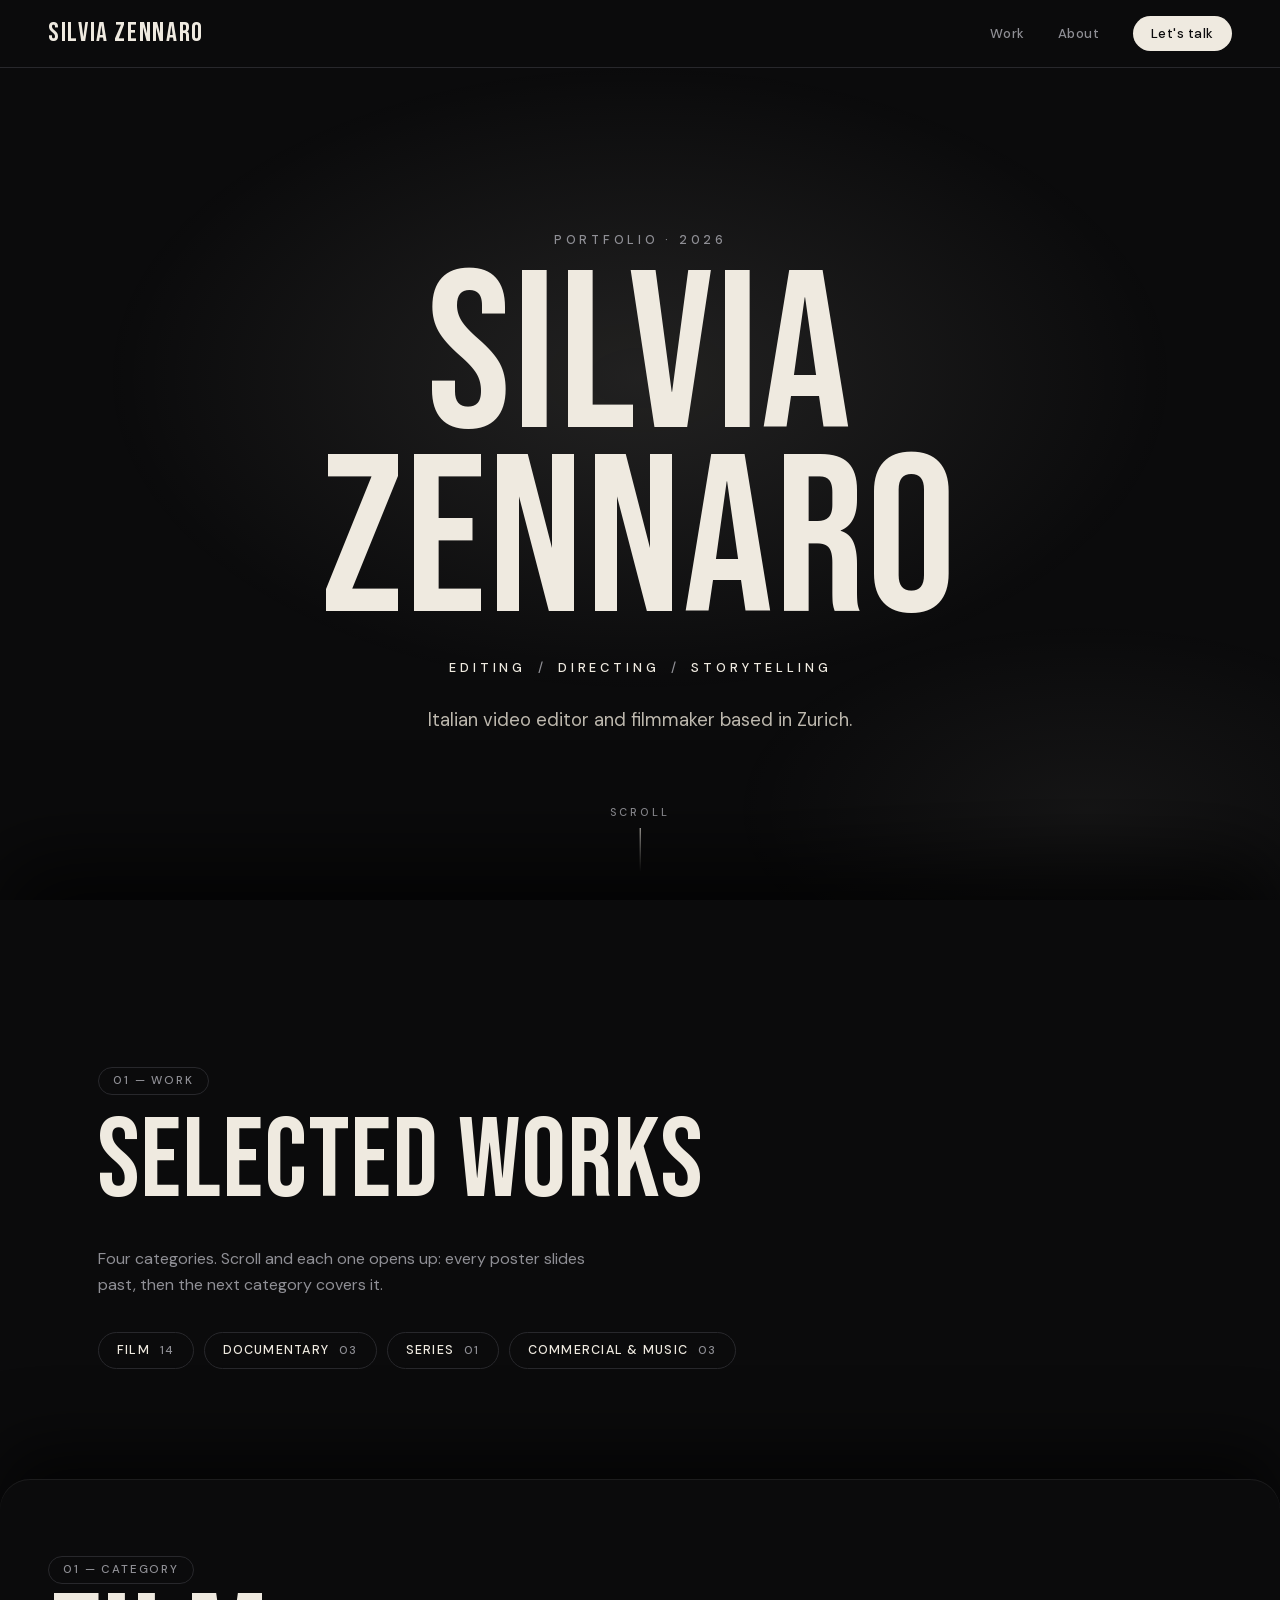
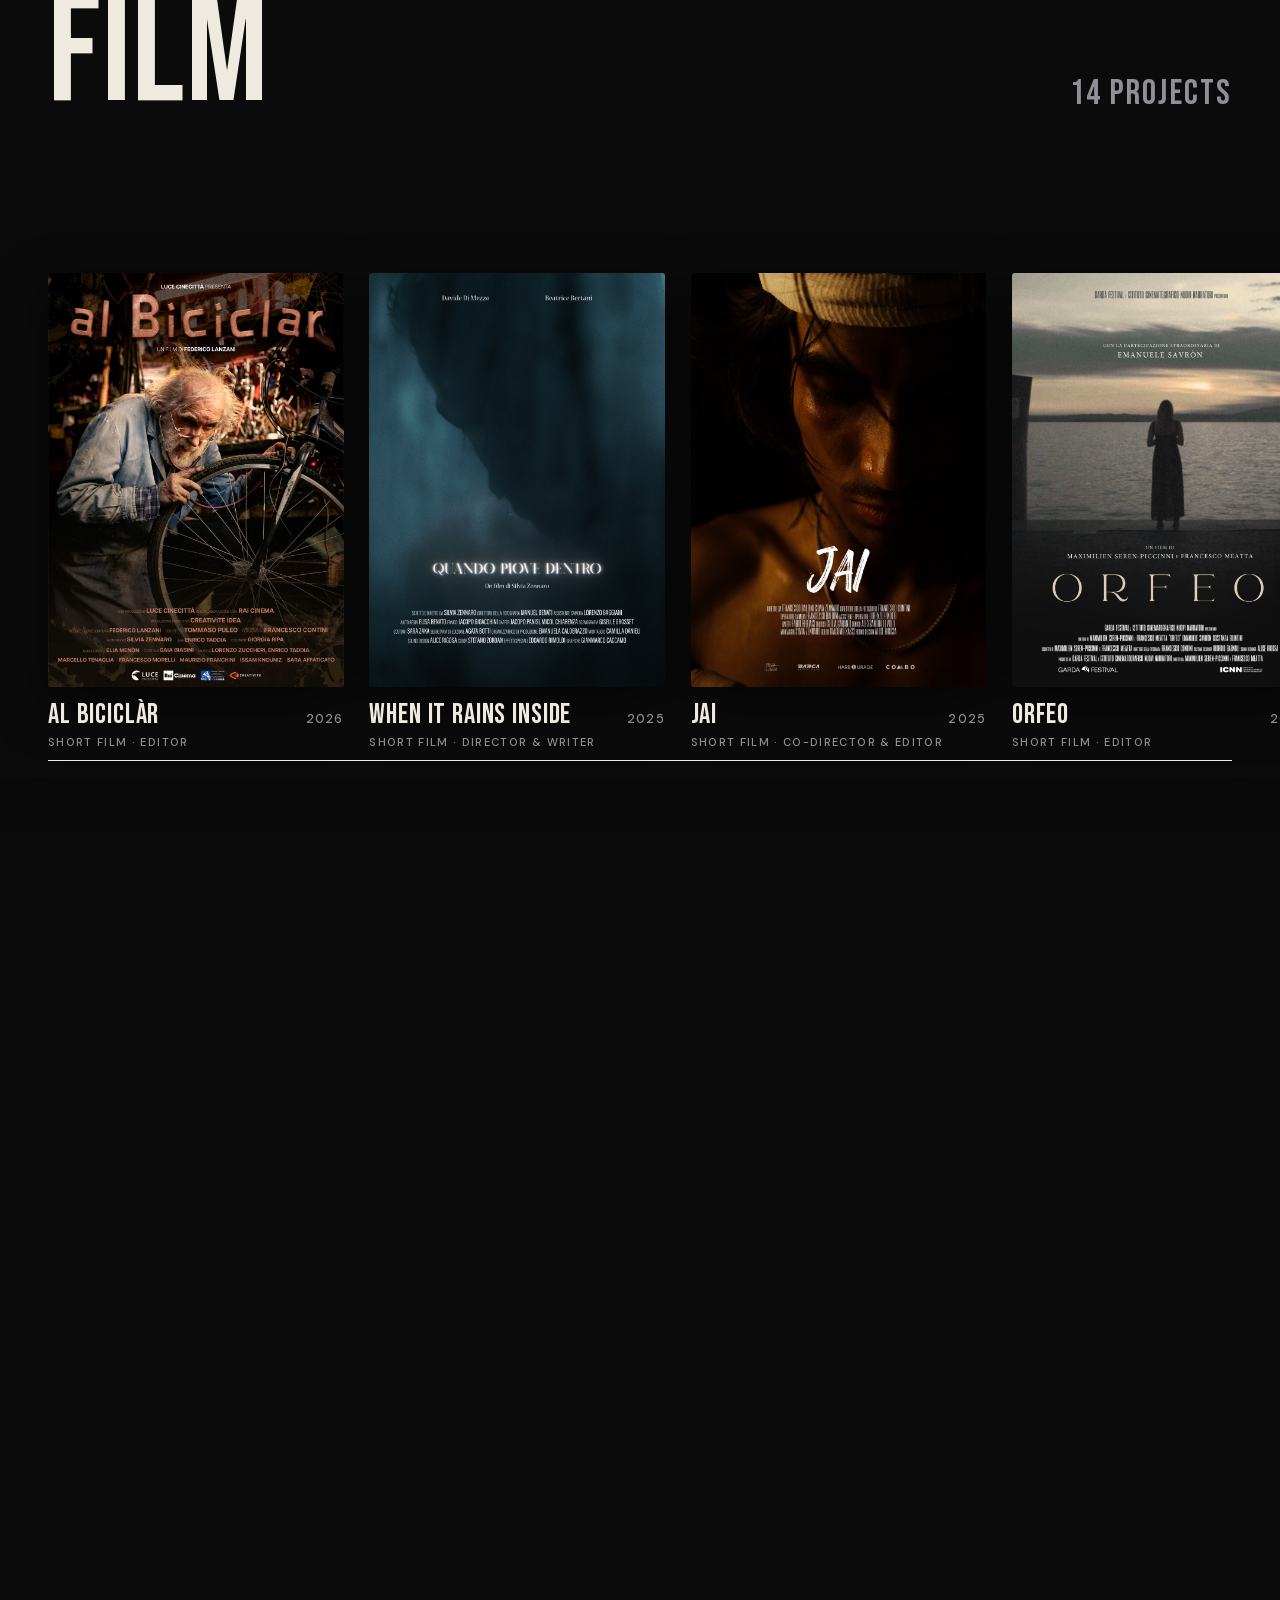
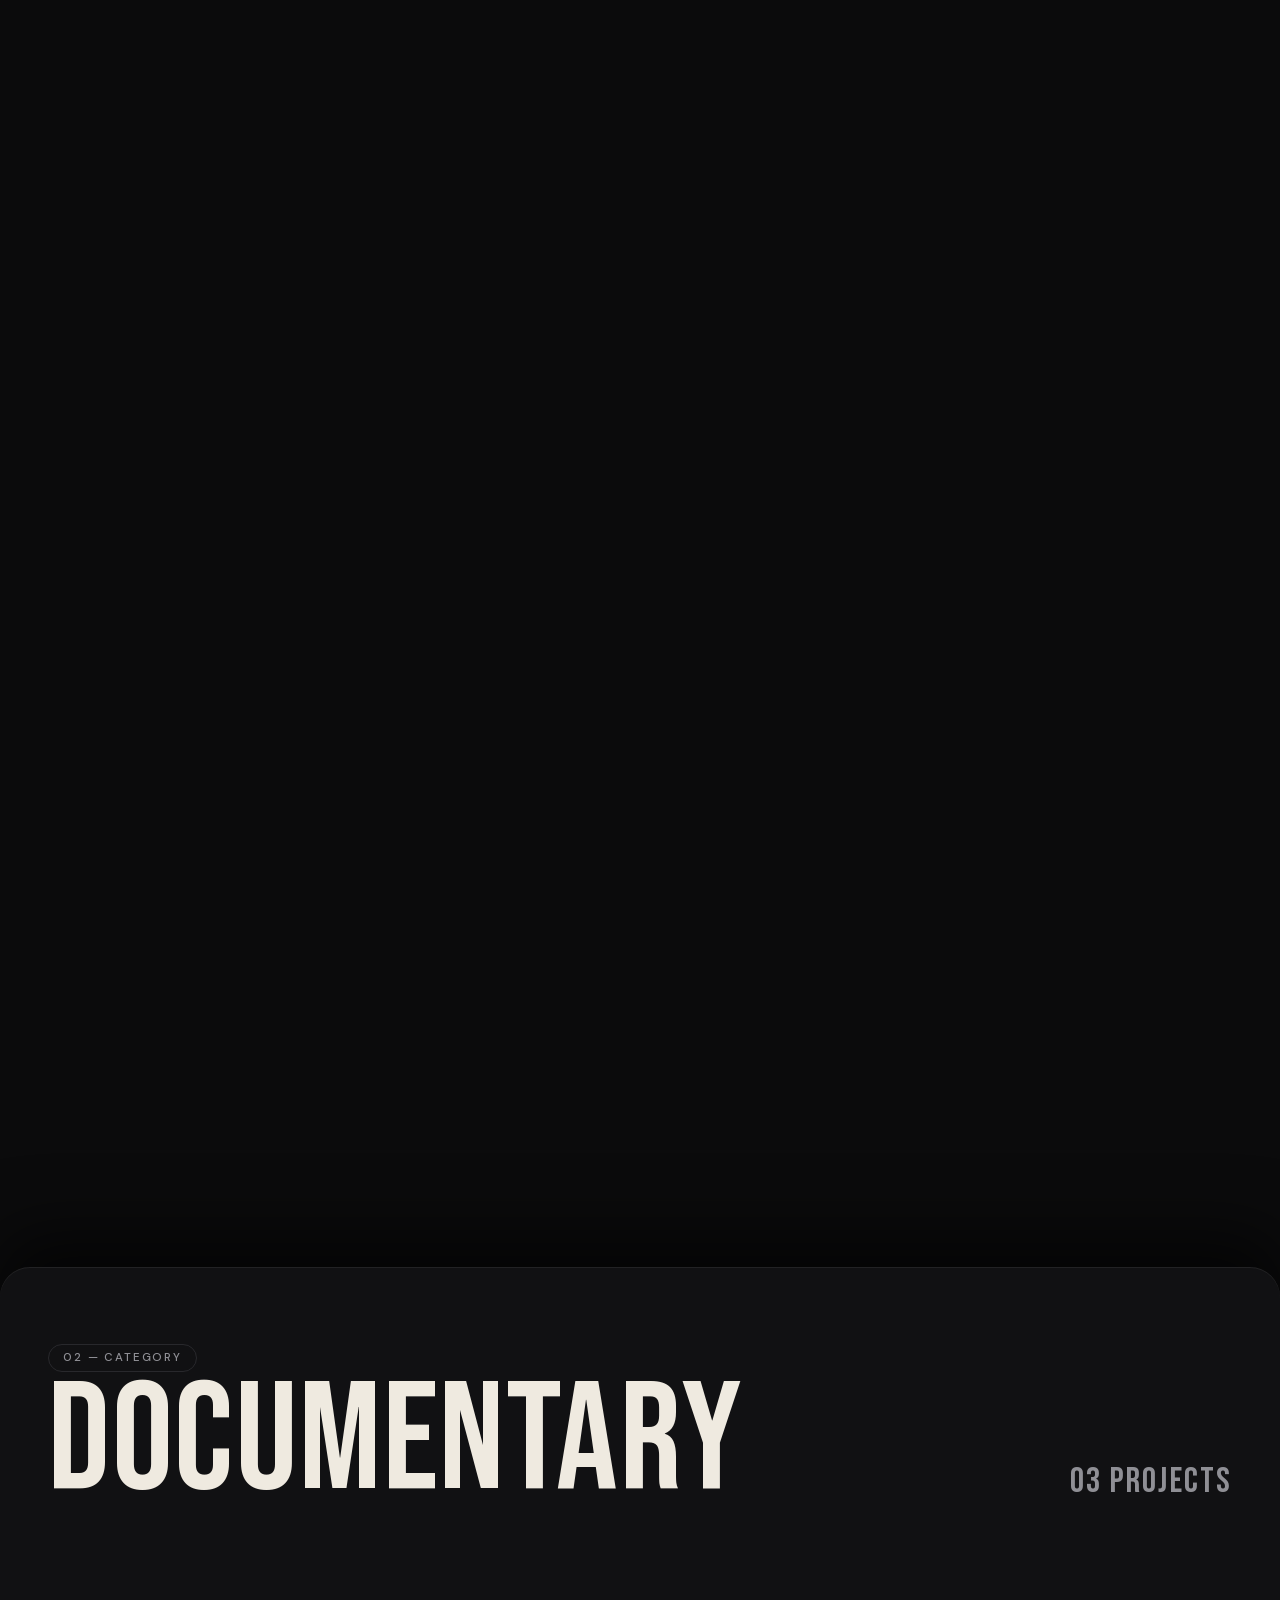
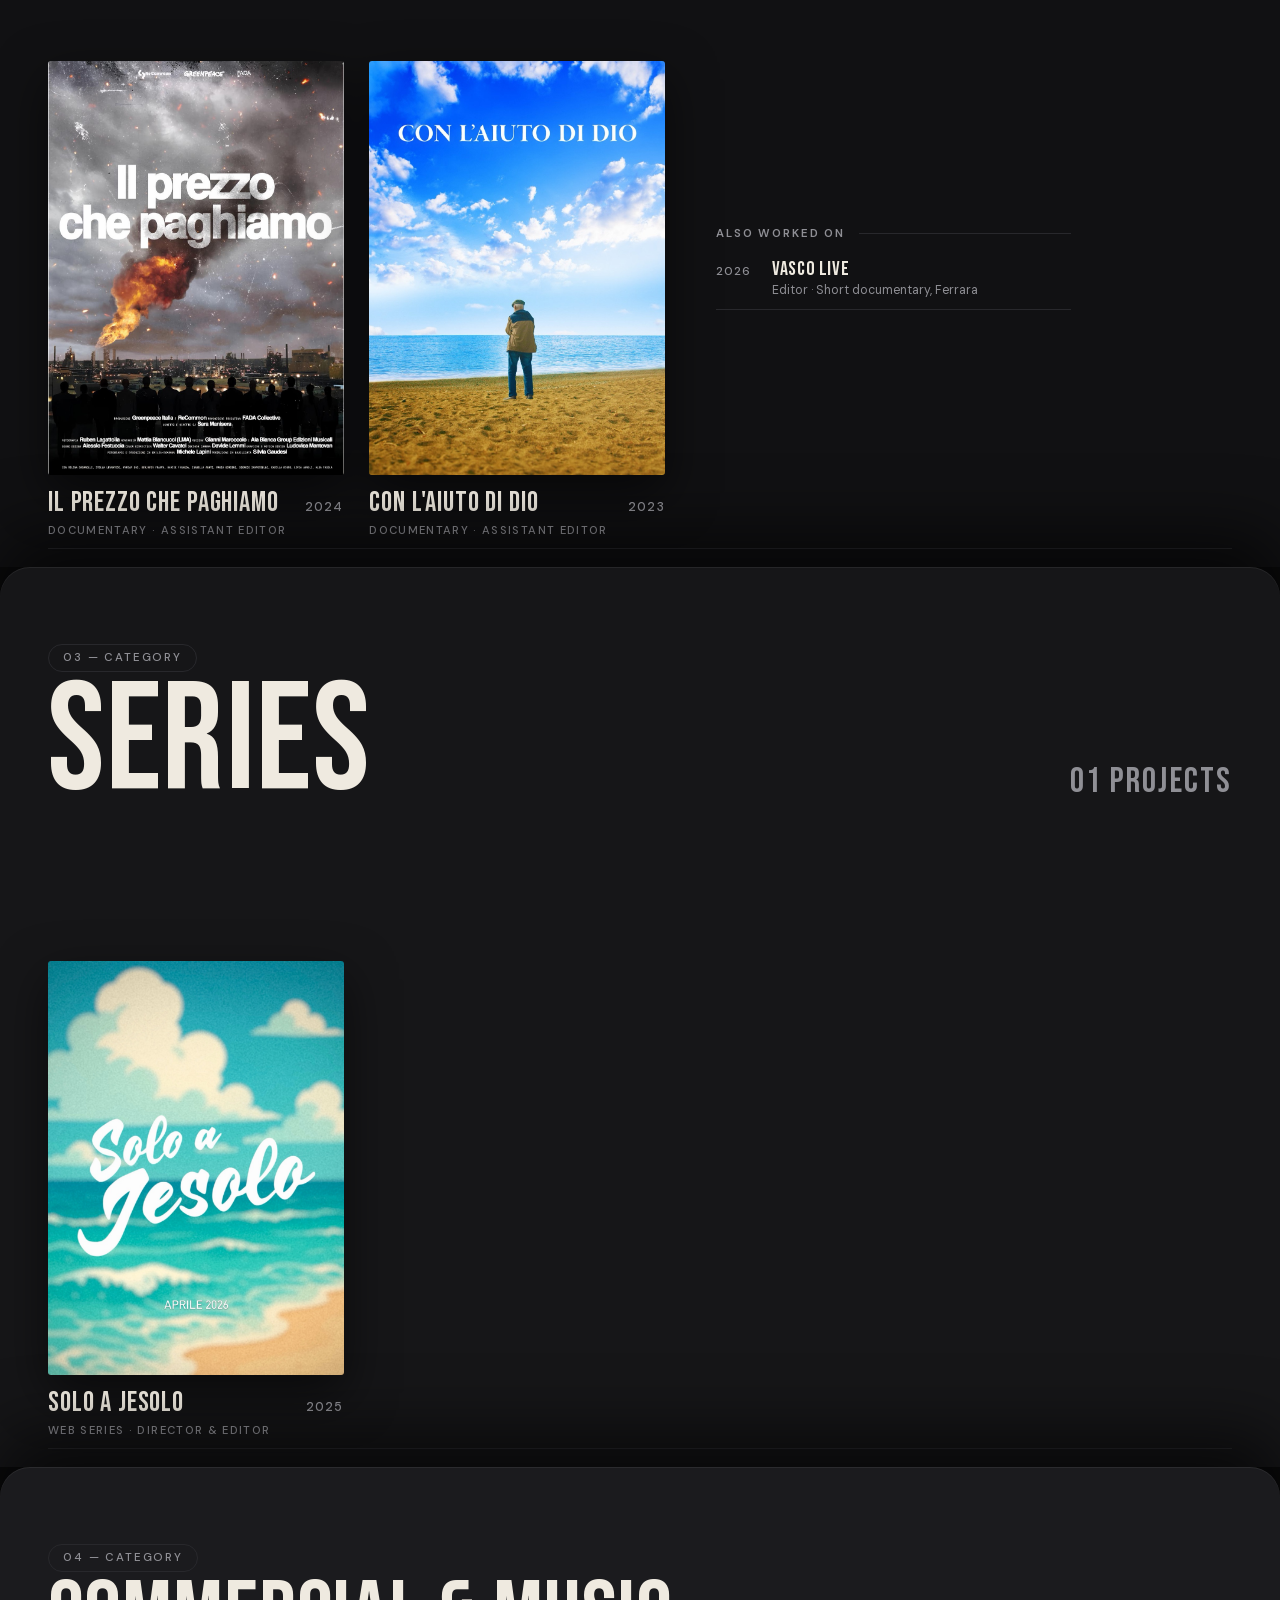
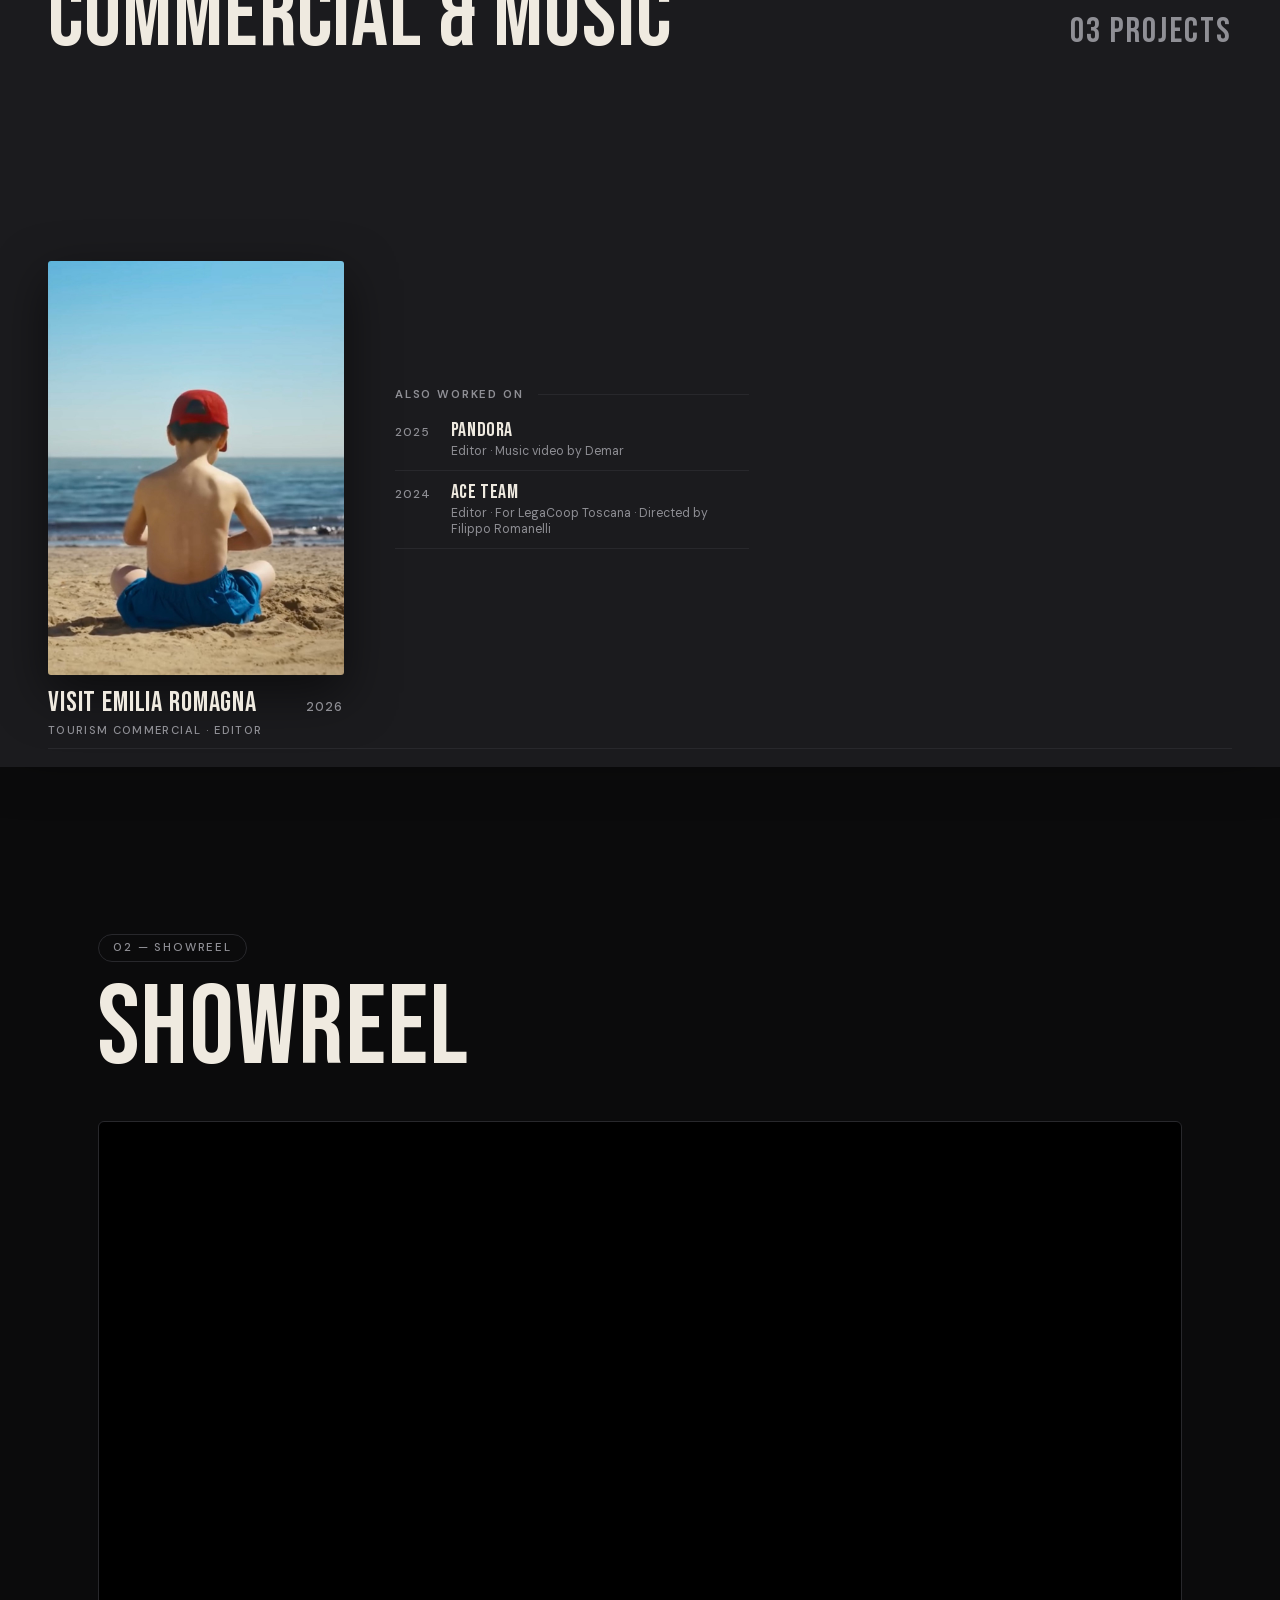
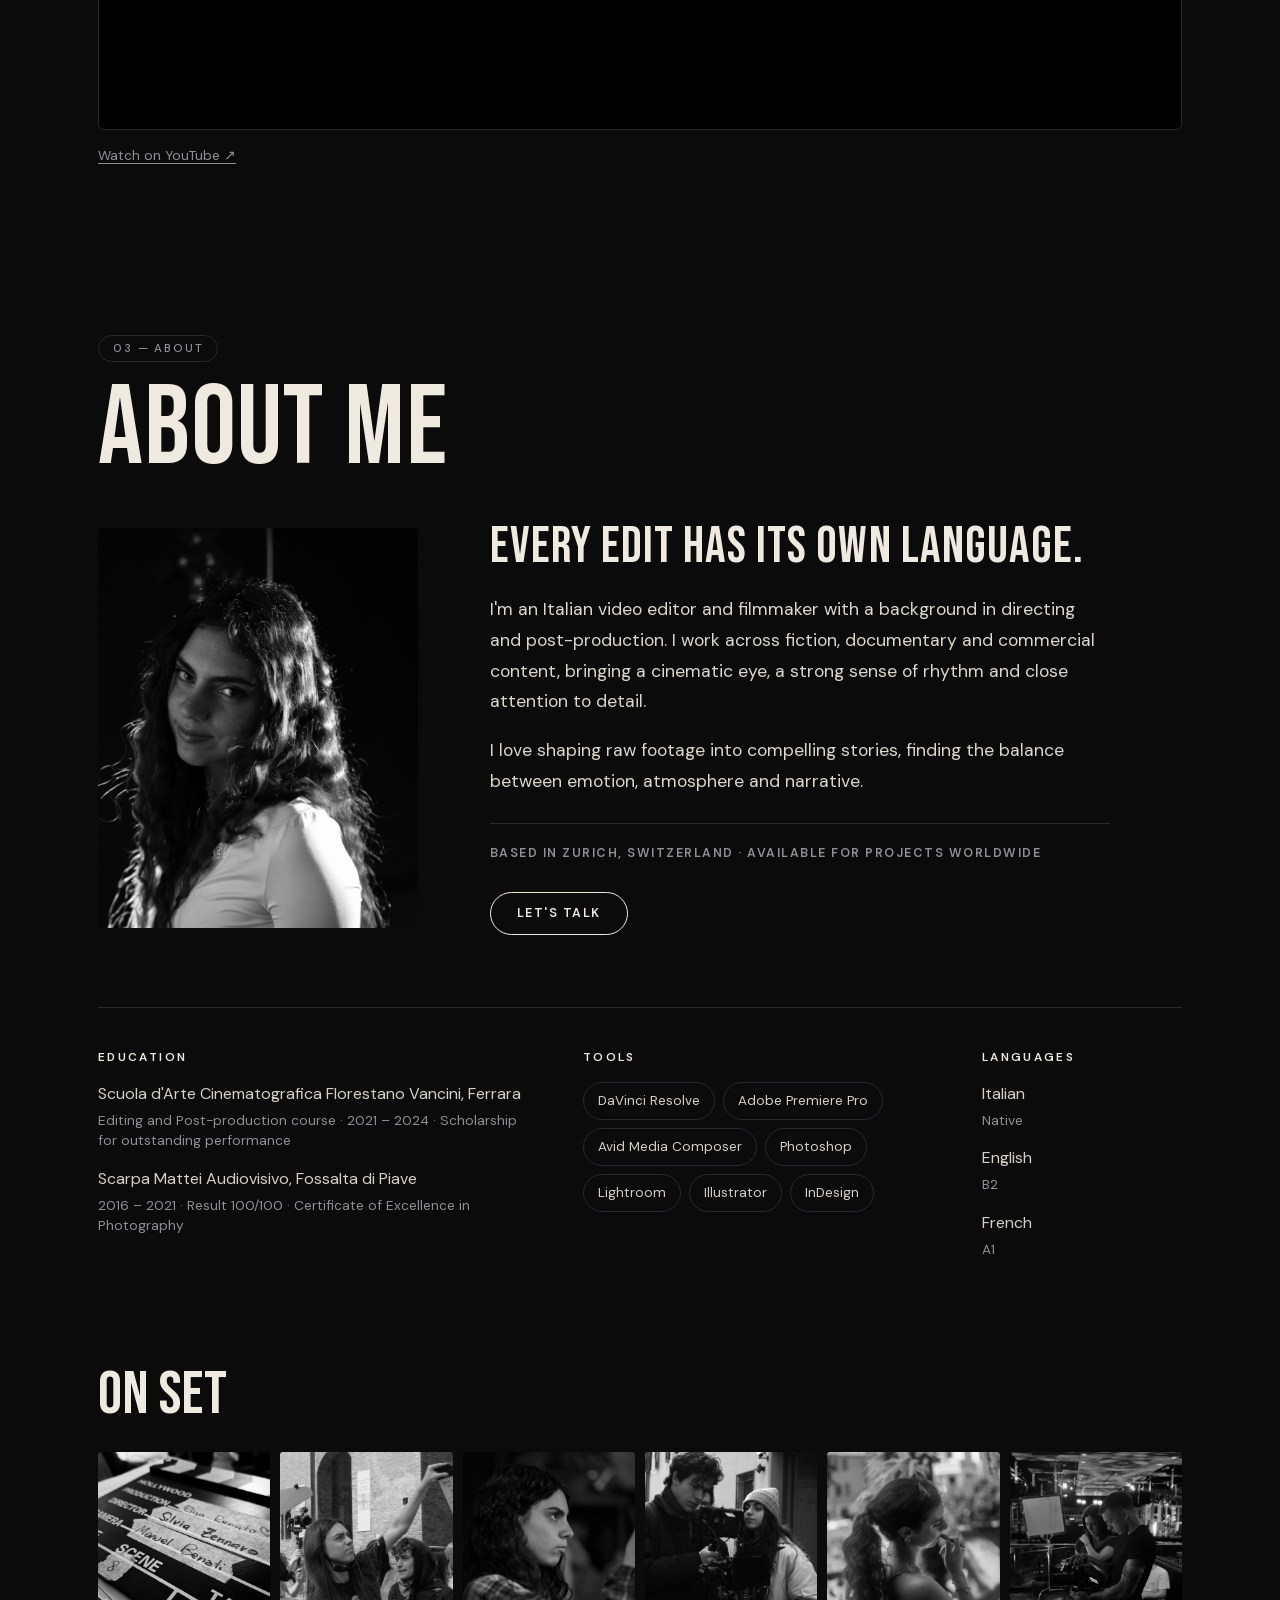
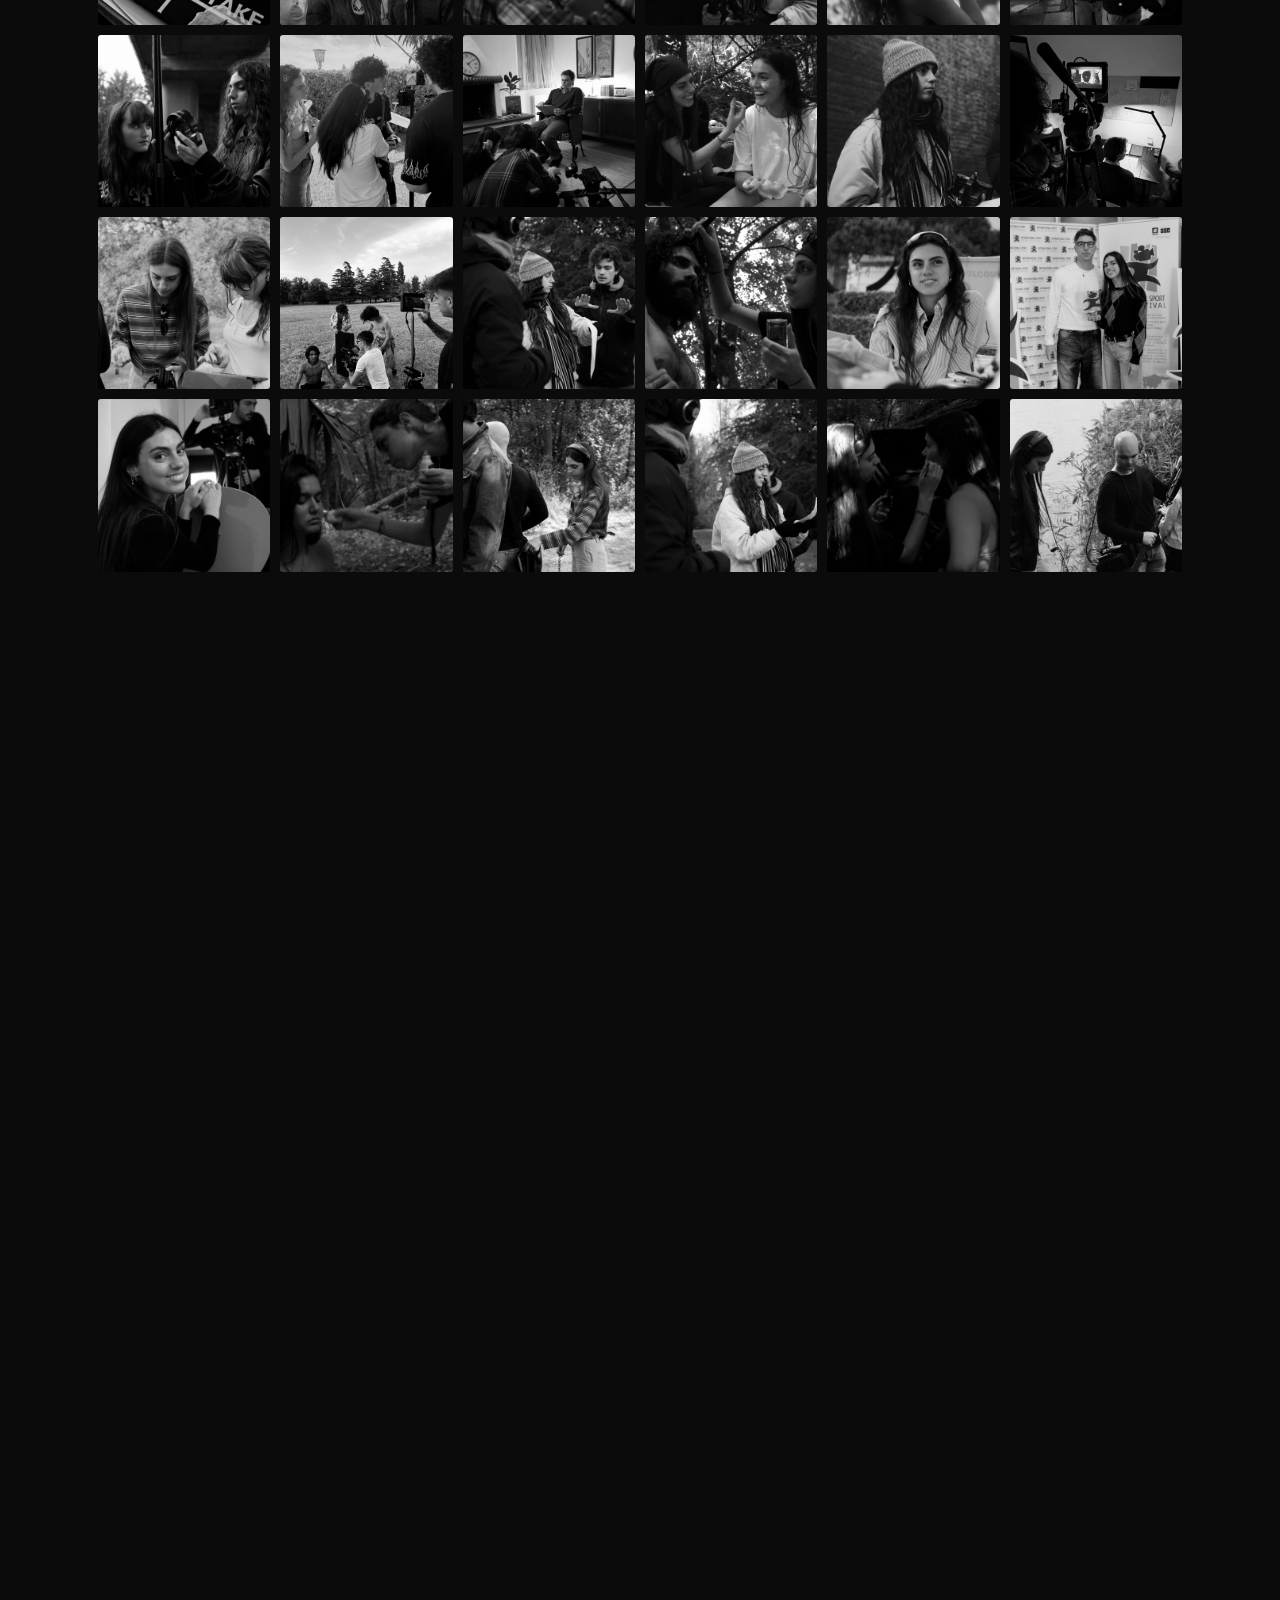
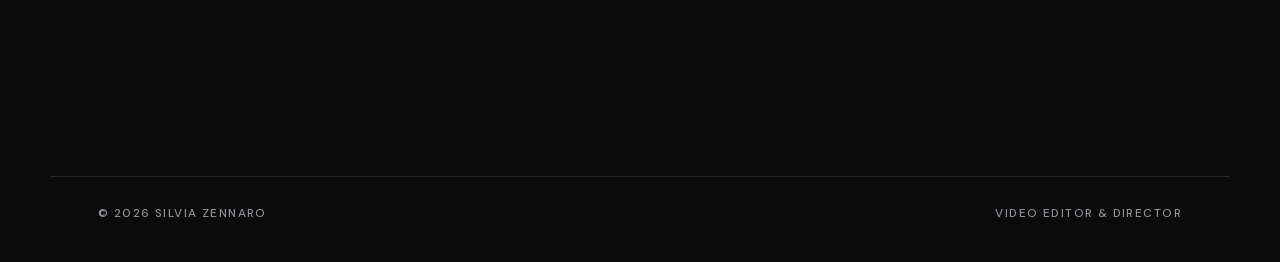
==== index.html @ cf5909e4 "Add files via upload" ====
<!DOCTYPE html>
<html lang="en">
<head>
  <meta charset="UTF-8">
  <meta name="viewport" content="width=device-width, initial-scale=1.0">
  <title>Silvia Zennaro — Video Editor & Director</title>
  <meta name="description" content="Silvia Zennaro, Italian video editor and director based in Zurich. Fiction, documentary and commercial work. Available worldwide.">
  <meta name="theme-color" content="#0b0b0c">
  <link rel="preload" href="fonts/bebas-neue.woff2" as="font" type="font/woff2" crossorigin>
  <link rel="stylesheet" href="style.css">
  <script>document.documentElement.classList.add('js');</script>
</head>
<body>
  <div class="progress" id="progress"></div>
  <header>
    <h1><a href="#top">Silvia Zennaro</a></h1>
    <nav>
      <a href="#work">Work</a>
      <a href="#about">About</a>
      <a class="cta" href="#contact">Let's talk</a>
    </nav>
  </header>

  <section class="hero" id="top">
    <div class="hero-in" id="hero-in">
      <p class="kicker">Portfolio · 2026</p>
      <h2><span>Silvia</span><span>Zennaro</span></h2>
      <p class="words">Editing<i>/</i>Directing<i>/</i>Storytelling</p>
      <p class="lead">Italian video editor and filmmaker based in Zurich.</p>
    </div>
    <span class="scroll-cue">Scroll</span>
  </section>

  <div class="flow">
    <main class="wide">
      <section class="sec" id="work">
        <div class="head-wrap">
          <span class="chip rv">01 — Work</span>
          <h2 class="rv">Selected works</h2>
          <p class="intro rv">Four categories. Scroll and each one opens up: every poster slides past, then the next category covers it.</p>
          <div class="cats-index rv">
          <a href="#cat-film">Film <small>14</small></a>
          <a href="#cat-doc">Documentary <small>03</small></a>
          <a href="#cat-series">Series <small>01</small></a>
          <a href="#cat-comm">Commercial &amp; Music <small>03</small></a>

          </div>
        </div>
      </section>

      <section class="cat" id="cat-film" style="--tone:#0b0b0c; z-index:1">
        <div class="stage">
          <div class="cat-top">
            <div><span class="chip">01 — Category</span><h2>Film</h2></div>
            <div class="count">14 projects</div>
          </div>
          <div class="track">
          <a class="tcard" href="al-biciclar.html">
            <div class="ph"><img src="al-biciclar-poster.jpg" alt="Poster of Al Biciclàr" loading="lazy"></div>
            <div class="cap"><h3>Al Biciclàr</h3><span class="yr">2026</span></div>
            <p class="meta">Short film · Editor</p>
          </a>
          <a class="tcard" href="when-it-rains-inside.html">
            <div class="ph"><img src="cover.jpg" alt="Poster of When It Rains Inside" loading="lazy"></div>
            <div class="cap"><h3>When It Rains Inside</h3><span class="yr">2025</span></div>
            <p class="meta">Short film · Director &amp; Writer</p>
          </a>
          <a class="tcard" href="jai.html">
            <div class="ph"><img src="jai-poster.jpg" alt="Poster of Jai" loading="lazy"></div>
            <div class="cap"><h3>Jai</h3><span class="yr">2025</span></div>
            <p class="meta">Short film · Co-director &amp; Editor</p>
          </a>
          <a class="tcard" href="orfeo.html">
            <div class="ph"><img src="orfeo-poster.jpg" alt="Poster of Orfeo" loading="lazy"></div>
            <div class="cap"><h3>Orfeo</h3><span class="yr">2025</span></div>
            <p class="meta">Short film · Editor</p>
          </a>
          <a class="tcard" href="la-stagione-dei-fiori.html">
            <div class="ph"><img src="la-stagione-dei-fiori-poster.jpg" alt="Poster of La stagione dei fiori" loading="lazy"></div>
            <div class="cap"><h3>La stagione dei fiori</h3><span class="yr">2024</span></div>
            <p class="meta">Short film · Editor</p>
          </a>
          <a class="tcard" href="solstizio.html">
            <div class="ph"><img src="solstizio-poster.jpg" alt="Poster of Solstizio" loading="lazy"></div>
            <div class="cap"><h3>Solstizio</h3><span class="yr">2024</span></div>
            <p class="meta">Short film · Editor</p>
          </a>
          <a class="tcard" href="fuori-servizio.html">
            <div class="ph"><img src="fuori-servizio-poster.jpg" alt="Poster of Fuori servizio" loading="lazy"></div>
            <div class="cap"><h3>Fuori servizio</h3><span class="yr">2023</span></div>
            <p class="meta">Short film · Editor</p>
          </a>
          <a class="tcard" href="il-gioco-delle-sedie.html">
            <div class="ph"><img src="il-gioco-delle-sedie-poster.jpg" alt="Poster of Il gioco delle sedie" loading="lazy"></div>
            <div class="cap"><h3>Il gioco delle sedie</h3><span class="yr">2023</span></div>
            <p class="meta">Short film · Editor</p>
          </a>
          <a class="tcard" href="mia.html">
            <div class="ph"><img src="mia-poster.jpg" alt="Poster of Mia" loading="lazy"></div>
            <div class="cap"><h3>Mia</h3><span class="yr">2023</span></div>
            <p class="meta">Short film · Editor</p>
          </a>
          <div class="more">
            <h4>Also worked on</h4>
            <ul>
              <li><span class="yr">2024</span><div><h3>I dinosauri</h3><p>Editor · Film by Edoardo Rimoldi</p></div></li>
              <li><span class="yr">2024</span><div><h3>Unseen</h3><p>Editor · Short film by Flavia Pistola</p></div></li>
              <li><span class="yr">2024</span><div><h3>Origami</h3><p>Editor · Short film by Martina Agostini</p></div></li>
              <li><span class="yr">2024</span><div><h3>Tu conosci un canadese?</h3><p>Director &amp; Editor · Short film · Best Director at 50h in Barca, Sayonara</p></div></li>
              <li><span class="yr">2023</span><div><h3>Era un gioco</h3><p>Editor · Short film by Manuel Benati</p></div></li>
            </ul>
          </div>
          </div>
          <div class="cat-bar"><i></i></div>
        </div>
      </section>
      <section class="cat" id="cat-doc" style="--tone:#111113; z-index:2">
        <div class="stage">
          <div class="cat-top">
            <div><span class="chip">02 — Category</span><h2>Documentary</h2></div>
            <div class="count">03 projects</div>
          </div>
          <div class="track">
          <a class="tcard" href="il-prezzo-che-paghiamo.html">
            <div class="ph"><img src="il-prezzo-che-paghiamo-poster.jpg" alt="Poster of Il prezzo che paghiamo" loading="lazy"></div>
            <div class="cap"><h3>Il prezzo che paghiamo</h3><span class="yr">2024</span></div>
            <p class="meta">Documentary · Assistant Editor</p>
          </a>
          <a class="tcard" href="con-l-aiuto-di-dio.html">
            <div class="ph"><img src="con-l-aiuto-di-dio-poster.jpg" alt="Poster of Con l'aiuto di Dio" loading="lazy"></div>
            <div class="cap"><h3>Con l'aiuto di Dio</h3><span class="yr">2023</span></div>
            <p class="meta">Documentary · Assistant Editor</p>
          </a>
          <div class="more">
            <h4>Also worked on</h4>
            <ul>
              <li><span class="yr">2026</span><div><h3>Vasco Live</h3><p>Editor · Short documentary, Ferrara</p></div></li>
            </ul>
          </div>
          </div>
          <div class="cat-bar"><i></i></div>
        </div>
      </section>
      <section class="cat" id="cat-series" style="--tone:#161618; z-index:3">
        <div class="stage">
          <div class="cat-top">
            <div><span class="chip">03 — Category</span><h2>Series</h2></div>
            <div class="count">01 projects</div>
          </div>
          <div class="track">
          <a class="tcard" href="solo-a-jesolo.html">
            <div class="ph"><img src="solo-a-jesolo-poster.jpg" alt="Title card of Solo a Jesolo" loading="lazy"></div>
            <div class="cap"><h3>Solo a Jesolo</h3><span class="yr">2025</span></div>
            <p class="meta">Web series · Director &amp; Editor</p>
          </a>
          </div>
          <div class="cat-bar"><i></i></div>
        </div>
      </section>
      <section class="cat last" id="cat-comm" style="--tone:#1b1b1e; z-index:4">
        <div class="stage">
          <div class="cat-top">
            <div><span class="chip">04 — Category</span><h2>Commercial &amp; Music</h2></div>
            <div class="count">03 projects</div>
          </div>
          <div class="track">
          <a class="tcard" href="visit-emilia-romagna.html">
            <div class="ph"><img src="visit-emilia-romagna-poster.jpg?v=2" alt="Still from the Visit Emilia Romagna commercial" loading="lazy"></div>
            <div class="cap"><h3>Visit Emilia Romagna</h3><span class="yr">2026</span></div>
            <p class="meta">Tourism commercial · Editor</p>
          </a>
          <div class="more">
            <h4>Also worked on</h4>
            <ul>
              <li><span class="yr">2025</span><div><h3>Pandora</h3><p>Editor · Music video by Demar</p></div></li>
              <li><span class="yr">2024</span><div><h3>Ace Team</h3><p>Editor · For LegaCoop Toscana · Directed by Filippo Romanelli</p></div></li>
            </ul>
          </div>
          </div>
          <div class="cat-bar"><i></i></div>
        </div>
      </section>


      <section class="sec" id="showreel">
        <div class="head-wrap">
          <span class="chip rv">02 — Showreel</span>
          <h2 class="rv">Showreel</h2>
          <div class="reel rv"><iframe src="https://www.youtube-nocookie.com/embed/8YOSUMAj_lc?rel=0" title="Silvia Zennaro — Video Editor Showreel 2025" loading="lazy" allow="accelerometer; autoplay; clipboard-write; encrypted-media; gyroscope; picture-in-picture; web-share" referrerpolicy="strict-origin-when-cross-origin" allowfullscreen></iframe></div>
          <p class="reel-link"><a href="https://youtu.be/8YOSUMAj_lc" target="_blank" rel="noopener">Watch on YouTube ↗</a></p>
        </div>
      </section>

      <section class="sec" id="about">
        <div class="head-wrap">
          <span class="chip rv">03 — About</span>
          <h2 class="rv">About me</h2>
          <div class="bio">
            <figure class="portrait rv"><img src="profile.jpg?v=4" width="733" height="1100" alt="Portrait of Silvia Zennaro"></figure>
            <div class="bio-text rv" style="--d:120ms">
              <p class="big">Every edit has its own language.</p>
              <p>I'm an Italian video editor and filmmaker with a background in directing and post-production. I work across fiction, documentary and commercial content, bringing a cinematic eye, a strong sense of rhythm and close attention to detail.</p>
              <p>I love shaping raw footage into compelling stories, finding the balance between emotion, atmosphere and narrative.</p>
              <p class="based">Based in Zurich, Switzerland · Available for projects worldwide</p>
              <a class="btn" href="#contact">Let's talk</a>
            </div>
          </div>
          <div class="facts facts-row rv">
          <div>
            <h4>Education</h4>
            <ul>
              <li>Scuola d'Arte Cinematografica Florestano Vancini, Ferrara
                <small>Editing and Post-production course · 2021 – 2024 · Scholarship for outstanding performance</small></li>
              <li>Scarpa Mattei Audiovisivo, Fossalta di Piave
                <small>2016 – 2021 · Result 100/100 · Certificate of Excellence in Photography</small></li>
            </ul>
          </div>
          <div>
            <h4>Tools</h4>
            <div class="tags-row">
              <span>DaVinci Resolve</span><span>Adobe Premiere Pro</span><span>Avid Media Composer</span>
              <span>Photoshop</span><span>Lightroom</span><span>Illustrator</span><span>InDesign</span>
            </div>
          </div>
          <div>
            <h4>Languages</h4>
            <ul>
              <li>Italian <small>Native</small></li>
              <li>English <small>B2</small></li>
              <li>French <small>A1</small></li>
            </ul>
          </div>
          </div>
          <h3 class="set-head rv">On set</h3>
          <div class="set-grid rv">
            <img src="set-01.jpg?v=3" width="975" height="1300" alt="Silvia Zennaro on set, photo 1" loading="lazy">
            <img src="set-02.jpg?v=3" width="1300" height="866" alt="Silvia Zennaro on set, photo 2" loading="lazy">
            <img src="set-03.jpg?v=3" width="867" height="1300" alt="Silvia Zennaro on set, photo 3" loading="lazy">
            <img src="set-04.jpg?v=3" width="1300" height="867" alt="Silvia Zennaro on set, photo 4" loading="lazy">
            <img src="set-05.jpg?v=3" width="867" height="1300" alt="Silvia Zennaro on set, photo 5" loading="lazy">
            <img src="set-06.jpg?v=3" width="867" height="1300" alt="Silvia Zennaro on set, photo 6" loading="lazy">
            <img src="set-07.jpg?v=3" width="1300" height="867" alt="Silvia Zennaro on set, photo 7" loading="lazy">
            <img src="set-08.jpg?v=3" width="1300" height="867" alt="Silvia Zennaro on set, photo 8" loading="lazy">
            <img src="set-09.jpg?v=3" width="1300" height="867" alt="Silvia Zennaro on set, photo 9" loading="lazy">
            <img src="set-10.jpg?v=3" width="1300" height="867" alt="Silvia Zennaro on set, photo 10" loading="lazy">
            <img src="set-11.jpg?v=3" width="866" height="1300" alt="Silvia Zennaro on set, photo 11" loading="lazy">
            <img src="set-12.jpg?v=3" width="975" height="1300" alt="Silvia Zennaro on set, photo 12" loading="lazy">
            <img src="set-13.jpg?v=3" width="1300" height="867" alt="Silvia Zennaro on set, photo 13" loading="lazy">
            <img src="set-14.jpg?v=3" width="975" height="1300" alt="Silvia Zennaro on set, photo 14" loading="lazy">
            <img src="set-15.jpg?v=3" width="1300" height="867" alt="Silvia Zennaro on set, photo 15" loading="lazy">
            <img src="set-16.jpg?v=3" width="1300" height="867" alt="Silvia Zennaro on set, photo 16" loading="lazy">
            <img src="set-17.jpg?v=3" width="867" height="1300" alt="Silvia Zennaro on set, photo 17" loading="lazy">
            <img src="set-18.jpg?v=3" width="1300" height="867" alt="Silvia Zennaro on set, photo 18" loading="lazy">
            <img src="set-19.jpg?v=3" width="1300" height="867" alt="Silvia Zennaro on set, photo 19" loading="lazy">
            <img src="set-20.jpg?v=3" width="1300" height="732" alt="Silvia Zennaro on set, photo 20" loading="lazy">
            <img src="set-21.jpg?v=3" width="1300" height="867" alt="Silvia Zennaro on set, photo 21" loading="lazy">
            <img src="set-22.jpg?v=3" width="1300" height="867" alt="Silvia Zennaro on set, photo 22" loading="lazy">
            <img src="set-23.jpg?v=3" width="1300" height="732" alt="Silvia Zennaro on set, photo 23" loading="lazy">
            <img src="set-24.jpg?v=3" width="1300" height="867" alt="Silvia Zennaro on set, photo 24" loading="lazy">
          </div>
        </div>
      </section>


      <section class="sec contact" id="contact">
        <div class="head-wrap">
          <span class="chip rv">04 — Contact</span>
          <p class="big rv">Let's make something together</p>
          <p class="rv">Based in Zurich, Switzerland. Available for projects worldwide.</p>
          <div class="contact-grid rv">
            <form id="contact-form">
              <div class="row">
                <label class="field"><span>Name</span><input type="text" name="name" autocomplete="name" required></label>
                <label class="field"><span>Your email</span><input type="email" name="email" autocomplete="email" required></label>
              </div>
              <fieldset>
                <legend>Type of project</legend>
                <label><input type="radio" name="type" value="Film"><span>Film</span></label>
                <label><input type="radio" name="type" value="Documentary"><span>Documentary</span></label>
                <label><input type="radio" name="type" value="Series"><span>Series</span></label>
                <label><input type="radio" name="type" value="Commercial"><span>Commercial</span></label>
                <label><input type="radio" name="type" value="Music video"><span>Music video</span></label>
                <label><input type="radio" name="type" value="Other"><span>Other</span></label>
              </fieldset>
              <label class="field"><span>Message</span><textarea name="message" rows="5" required></textarea></label>
              <button class="btn solid" type="submit">Send message</button>
              <p class="hint">Opens your email app with the message ready to send.</p>
            </form>
            <ul class="contact-links">
              <li><span>Email</span><a href="mailto:zennarosilvia1@gmail.com">zennarosilvia1@gmail.com</a></li>
              <li><span>Phone</span><a href="tel:+393925193180">+39 392 519 3180</a></li>
              <li><span>LinkedIn</span><a href="https://www.linkedin.com/in/silviazennaro" target="_blank" rel="noopener">in/silviazennaro ↗</a></li>
              <li><span>Showreel</span><a href="https://youtu.be/8YOSUMAj_lc" target="_blank" rel="noopener">Watch on YouTube ↗</a></li>
            </ul>
          </div>
        </div>
      </section>
    </main>

    <footer>
      <span>© 2026 Silvia Zennaro</span>
      <span>Video Editor &amp; Director</span>
    </footer>
  </div>

  <script>
  (function () {
    var $ = function (s, c) { return (c || document).querySelector(s); };
    var $$ = function (s, c) { return Array.prototype.slice.call((c || document).querySelectorAll(s)); };
    var reduce = window.matchMedia('(prefers-reduced-motion: reduce)').matches;
    var hero = $('#hero-in'), bar = $('#progress');

    /* reveal on scroll */
    var io = new IntersectionObserver(function (es) {
      es.forEach(function (e) { if (e.isIntersecting) { e.target.classList.add('in'); io.unobserve(e.target); } });
    }, { rootMargin: '0px 0px -6% 0px', threshold: 0.08 });
    $$('.rv').forEach(function (el) { io.observe(el); });

    /* category stages: the sideways distance becomes extra scroll height */
    var cats = $$('.cat').map(function (c) {
      return { el: c, track: $('.track', c), fill: $('.cat-bar i', c), D: 0 };
    });
    function layout() {
      var vw = document.documentElement.clientWidth;
      cats.forEach(function (c) {
        c.track.style.transform = '';
        c.D = Math.max(0, c.track.scrollWidth - vw);
        c.S = c.D * (parseFloat(c.el.getAttribute('data-speed')) || 1);          // vertical distance needed
        c.el.style.setProperty('--D', c.S + 'px');
      });
    }
    layout();
    window.addEventListener('load', layout);
    window.addEventListener('resize', function () { layout(); update(); });
    if (document.fonts && document.fonts.ready) document.fonts.ready.then(function () { layout(); update(); });

    /* nav: smooth jump + scrollspy */
    $$('a[href^="#"]').forEach(function (a) {
      a.addEventListener('click', function (e) {
        var t = document.getElementById(a.getAttribute('href').slice(1)); if (!t) return;
        e.preventDefault();
        var y = t.id === 'top' ? 0 : t.getBoundingClientRect().top + window.scrollY - (t.classList.contains('cat') ? 0 : 70);
        window.scrollTo({ top: y, behavior: reduce ? 'auto' : 'smooth' });
        history.replaceState(null, '', '#' + t.id);
      });
    });
    var links = $$('nav a[href^="#"]').filter(function (a) { return !a.classList.contains('cta'); });
    var secs = links.map(function (a) { return $(a.getAttribute('href')); });
    var cutoff = $('#showreel');

    function update() {
      var y = window.scrollY, vh = window.innerHeight;
      var max = document.documentElement.scrollHeight - vh;
      bar.style.transform = 'scaleX(' + (max > 0 ? Math.min(1, y / max) : 0) + ')';
      if (!reduce && y < vh * 1.2) {
        var f = Math.min(1, y / (vh * 0.75));
        hero.style.opacity = 1 - f;
        hero.style.transform = 'translateY(' + (y * 0.22) + 'px) scale(' + (1 - f * 0.05) + ')';
      }
      cats.forEach(function (c) {                          // slide the posters sideways with the wheel
        var r = c.el.getBoundingClientRect();
        if (r.bottom < -50 || r.top > vh + 50) return;
        var p = c.S > 0 ? Math.max(0, Math.min(1, -r.top / c.S)) : 0;
        c.track.style.transform = 'translate3d(' + (-p * c.D) + 'px,0,0)';
        c.fill.style.transform = 'scaleX(' + p + ')';
      });
      var active = -1;
      secs.forEach(function (s, i) {
        if (!s) return;
        var top = s.getBoundingClientRect().top;
        if (s.id === 'work') { if (top < vh * 0.4 && cutoff.getBoundingClientRect().top > vh * 0.4) active = i; }
        else if (top < vh * 0.4) active = i;
      });
      links.forEach(function (a, i) { a.classList.toggle('on', i === active); });
    }
    var ticking = false;
    window.addEventListener('scroll', function () {
      if (!ticking) { ticking = true; requestAnimationFrame(function () { update(); ticking = false; }); }
    }, { passive: true });
    update();
  })();
  </script>
  <script>
  /* contact form: GitHub Pages cannot send mail, so hand the message to the visitor's email app */
  document.getElementById('contact-form').addEventListener('submit', function (e) {
    e.preventDefault();
    var f = new FormData(e.target), type = f.get('type');
    var subject = 'Portfolio enquiry' + (type ? ' · ' + type : '') + ' · ' + f.get('name');
    var body = f.get('message') + '\n\n' + f.get('name') + '\n' + f.get('email');
    window.location.href = 'mailto:zennarosilvia1@gmail.com?subject=' + encodeURIComponent(subject) + '&body=' + encodeURIComponent(body);
  });
  </script>
  <dialog id="lightbox" aria-label="Photo viewer">
    <img alt="">
    <button type="button" class="lb-close" aria-label="Close">&times;</button>
    <button type="button" class="lb-prev" aria-label="Previous photo">&lsaquo;</button>
    <button type="button" class="lb-next" aria-label="Next photo">&rsaquo;</button>
    <p class="lb-count" aria-live="polite"></p>
  </dialog>

  <script>
  /* on-set photos open full size */
  (function () {
    var shots = Array.prototype.slice.call(document.querySelectorAll(".set-grid img"));
    var box = document.getElementById("lightbox"), big = box.querySelector("img"), count = box.querySelector(".lb-count");
    var i = 0, startX = null;
    function show(n) {
      i = (n + shots.length) % shots.length;
      big.src = shots[i].src; big.alt = shots[i].alt;
      count.textContent = (i + 1) + " / " + shots.length;
    }
    function open(n) { show(n); box.showModal(); document.documentElement.style.overflow = "hidden"; }
    shots.forEach(function (img, n) {
      img.tabIndex = 0; img.setAttribute("role", "button");
      img.addEventListener("click", function () { open(n); });
      img.addEventListener("keydown", function (e) { if (e.key === "Enter" || e.key === " ") { e.preventDefault(); open(n); } });
    });
    box.addEventListener("close", function () { document.documentElement.style.overflow = ""; });
    box.addEventListener("click", function (e) {
      if (e.target.classList.contains("lb-prev")) show(i - 1);
      else if (e.target.classList.contains("lb-next") || e.target === big) show(i + 1);
      else box.close();
    });
    box.addEventListener("keydown", function (e) {
      if (e.key === "ArrowLeft") show(i - 1);
      if (e.key === "ArrowRight") show(i + 1);
    });
    box.addEventListener("touchstart", function (e) { startX = e.touches[0].clientX; }, { passive: true });
    box.addEventListener("touchend", function (e) {
      var d = e.changedTouches[0].clientX - startX;
      if (Math.abs(d) > 50) { e.preventDefault(); show(i + (d < 0 ? 1 : -1)); }
    });
  })();
  </script>
</body>
</html>
---- style.css ----
/* ───────────────────────────────────────────
   Silvia Zennaro — portfolio
   Black & cream. Condensed display type (Bebas Neue) +
   clean text sans (DM Sans). Fonts are self-hosted.
   ─────────────────────────────────────────── */

@font-face {
  font-family: "Bebas Neue"; font-style: normal; font-weight: 400; font-display: swap;
  src: url("fonts/bebas-neue.woff2") format("woff2");
}
@font-face {
  font-family: "DM Sans"; font-style: normal; font-weight: 300 700; font-display: swap;
  src: url("fonts/dm-sans.woff2") format("woff2");
}

:root {
  --bg: #0b0b0c;
  --bg-2: #131315;
  --line: #28282c;
  --text: #efeae0;
  --muted: #8f8f95;
  --display: "Bebas Neue", "Oswald", Impact, "Arial Narrow", sans-serif;
  --sans: "DM Sans", -apple-system, "Segoe UI", "Helvetica Neue", Arial, sans-serif;
  --wrap: 1180px;
  --pad: clamp(20px, 4vw, 48px);
  --nav-h: 68px;
}

* { box-sizing: border-box; }
html { scroll-behavior: smooth; scroll-padding-top: var(--nav-h); }
body {
  margin: 0; background: var(--bg); color: var(--text);
  font-family: var(--sans); font-weight: 400; line-height: 1.65;
  -webkit-font-smoothing: antialiased;
}
img { max-width: 100%; }
a { color: var(--text); text-underline-offset: 3px; }
a:hover { color: #fff; }
::selection { background: var(--text); color: var(--bg); }

/* ── Top bar ───────────────────────────── */
header {
  position: fixed; top: 0; left: 0; right: 0; z-index: 50; height: var(--nav-h);
  display: flex; align-items: center; justify-content: space-between; gap: 24px;
  padding: 0 var(--pad);
  background: linear-gradient(to bottom, rgba(11,11,12,.92), rgba(11,11,12,.55));
  backdrop-filter: blur(10px); -webkit-backdrop-filter: blur(10px);
}
header h1 { margin: 0; font: 400 1.7rem/1 var(--display); letter-spacing: .06em; }
header h1 a { color: var(--text); text-decoration: none; }
header .role { display: none; }
nav { display: flex; align-items: center; gap: clamp(14px, 2.6vw, 34px); }
nav a {
  position: relative; color: var(--muted); text-decoration: none;
  font: 500 .82rem/1 var(--sans); letter-spacing: .04em; padding: 8px 0; transition: color .2s;
}
nav a::after {
  content: ""; position: absolute; left: 0; right: 0; bottom: 0; height: 1px;
  background: var(--text); transform: scaleX(0); transform-origin: left; transition: transform .3s ease;
}
nav a:hover, nav a.on { color: var(--text); }
nav a:hover::after, nav a.on::after { transform: scaleX(1); }
nav a.cta {
  color: var(--bg); background: var(--text); padding: 11px 18px; border-radius: 999px;
}
nav a.cta::after { display: none; }
nav a.cta:hover { background: #fff; color: #000; }
@media (max-width: 720px) { nav a:not(.cta) { display: none; } header h1 { font-size: 1.45rem; } }
.progress {
  position: fixed; top: 0; left: 0; height: 2px; width: 100%; z-index: 60;
  background: var(--text); transform: scaleX(0); transform-origin: left;
}

main { max-width: var(--wrap); margin: 0 auto; padding: var(--nav-h) var(--pad) 40px; }
footer {
  max-width: var(--wrap); margin: 40px auto 0; padding: 28px var(--pad) 40px;
  border-top: 1px solid var(--line);
  display: flex; justify-content: space-between; flex-wrap: wrap; gap: 10px;
  color: var(--muted); font: 500 .74rem/1.4 var(--sans); letter-spacing: .12em; text-transform: uppercase;
}

/* ── Type helpers ──────────────────────── */
.chip {
  display: inline-block; padding: 7px 14px; border: 1px solid var(--line); border-radius: 999px;
  font: 500 .72rem/1 var(--sans); letter-spacing: .16em; text-transform: uppercase; color: var(--muted);
}
h2 {
  margin: 18px 0 40px; font: 400 clamp(3rem, 9vw, 7rem)/.9 var(--display);
  letter-spacing: .01em; text-transform: uppercase; color: var(--text); border: 0; padding: 0;
}
h3 { margin: 0 0 14px; font: 400 clamp(3rem, 8vw, 6rem)/.92 var(--display); text-transform: uppercase; letter-spacing: .01em; }
h4 {
  display: flex; align-items: center; gap: 14px; margin: 40px 0 14px;
  font: 600 .74rem/1 var(--sans); letter-spacing: .2em; text-transform: uppercase; color: var(--muted);
}
h4::after { content: ""; flex: 1; height: 1px; background: var(--line); }
.meta { color: var(--muted); margin: 0 0 10px; font-size: .95rem; }
.soon { color: var(--muted); font-size: .88rem; font-style: italic; }

.btn {
  display: inline-block; padding: 14px 26px; border-radius: 999px; text-decoration: none;
  font: 600 .78rem/1 var(--sans); letter-spacing: .12em; text-transform: uppercase;
  border: 1px solid var(--text); color: var(--text); transition: background .2s, color .2s;
}
.btn:hover { background: var(--text); color: var(--bg); }
.btn.solid { background: var(--text); color: var(--bg); }
.btn.solid:hover { background: #fff; border-color: #fff; color: #000; }

/* ── Hero ──────────────────────────────── */
.hero {
  position: relative; min-height: 100vh; min-height: 100svh;
  display: flex; flex-direction: column; justify-content: center; align-items: center;
  margin: calc(var(--nav-h) * -1) calc(var(--pad) * -1) 0; padding: var(--nav-h) var(--pad) 0;
  text-align: center; overflow: hidden; isolation: isolate;
}
.hero::before {
  content: ""; position: absolute; inset: 0; z-index: -1;
  background:
    radial-gradient(60% 50% at 50% 42%, rgba(239,234,224,.10), transparent 70%),
    radial-gradient(40% 30% at 85% 90%, rgba(239,234,224,.05), transparent 70%);
}
.hero-in { will-change: transform, opacity; }
.hero .kicker { margin: 0 0 22px; font: 500 .78rem/1 var(--sans); letter-spacing: .3em; text-transform: uppercase; color: var(--muted); }
.hero h2 {
  display: block; margin: 0; font: 400 clamp(4.2rem, 17.5vw, 17rem)/.82 var(--display);
  letter-spacing: .01em; text-transform: uppercase;
}
.hero h2 span { display: block; }
.hero .lead { max-width: 520px; margin: 30px auto 0; color: #bdb8ae; font-size: clamp(1rem, 2vw, 1.15rem); }
.hero .words { margin: 26px 0 0; font: 500 .8rem/1 var(--sans); letter-spacing: .3em; text-transform: uppercase; color: var(--text); }
.hero .words i { font-style: normal; color: var(--muted); padding: 0 .9em; }
.scroll-cue {
  position: absolute; left: 50%; bottom: 28px; transform: translateX(-50%);
  display: flex; flex-direction: column; align-items: center; gap: 10px;
  font: 500 .68rem/1 var(--sans); letter-spacing: .3em; text-transform: uppercase; color: var(--muted);
}
.scroll-cue::after { content: ""; width: 1px; height: 44px; background: linear-gradient(var(--text), transparent); animation: drip 2s ease-in-out infinite; transform-origin: top; }
@keyframes drip { 0% { transform: scaleY(0); opacity: 1; } 60% { transform: scaleY(1); opacity: 1; } 100% { transform: scaleY(1); opacity: 0; } }

/* ── More work (editorial index) ───────── */

.work { list-style: none; margin: 0; padding: 0; }
.work li {
  display: grid; grid-template-columns: 70px minmax(0, 1.3fr) minmax(0, .8fr) minmax(0, 1.4fr);
  gap: 4px 24px; align-items: baseline; padding: 20px 8px; border-bottom: 1px solid var(--line);
  transition: background .2s, padding-left .25s;
}
.work li:first-child { border-top: 1px solid var(--line); }
.work li:hover { background: var(--bg-2); padding-left: 18px; }
.work .top { display: contents; }
.work .year { grid-column: 1; grid-row: 1; font: 500 .82rem/1 var(--sans); letter-spacing: .1em; color: var(--muted); }
.work .title { grid-column: 2; grid-row: 1; font: 400 1.9rem/1.05 var(--display); letter-spacing: .03em; text-transform: uppercase; }
.work .role-line { grid-column: 3; grid-row: 1; margin: 0; font: 600 .72rem/1.4 var(--sans); letter-spacing: .14em; text-transform: uppercase; color: var(--text); }
.work .info { grid-column: 4; grid-row: 1; margin: 0; font-size: .92rem; line-height: 1.5; color: var(--muted); }
@media (max-width: 760px) {
  .work li { grid-template-columns: 52px 1fr; padding: 18px 0; }
  .work .role-line { grid-column: 2; grid-row: 2; }
  .work .info { grid-column: 2; grid-row: 3; }
}

/* ── About ─────────────────────────────── */
.about { display: grid; grid-template-columns: 1fr; gap: 44px; }
@media (min-width: 860px) { .about { grid-template-columns: 1.25fr 1fr; gap: 90px; } }
.about .big { font: 300 clamp(1.5rem, 3vw, 2.3rem)/1.3 var(--sans); letter-spacing: -.01em; margin: 0 0 24px; }
.about p { margin: 0 0 16px; color: #bdb8ae; }
.facts { display: grid; gap: 28px; align-content: start; }
.facts h4 { margin-top: 0; }
.facts ul { list-style: none; margin: 0; padding: 0; }
.facts li { padding: 6px 0; color: #d6d1c7; font-size: .97rem; }
.facts li small { display: block; color: var(--muted); font-size: .84rem; }
.tags-row { display: flex; flex-wrap: wrap; gap: 8px; }
.tags-row span { padding: 7px 14px; border: 1px solid var(--line); border-radius: 999px; font-size: .84rem; color: #d6d1c7; }

/* ── Showreel / Contact ────────────────── */
.reel {
  display: grid; place-items: center; aspect-ratio: 16 / 7; min-height: 200px; padding: 20px;
  border: 1px solid var(--line); border-radius: 6px; text-align: center; color: var(--muted);
  background: linear-gradient(135deg, #111113, #0b0b0c);
  font: 500 .8rem/1.8 var(--sans); letter-spacing: .22em; text-transform: uppercase;
}
.contact .big { margin: 18px 0 26px; font: 400 clamp(3.4rem, 11vw, 9rem)/.88 var(--display); text-transform: uppercase; }
.contact p { color: var(--muted); max-width: 520px; }

/* ── Project pages ─────────────────────── */
.back {
  display: inline-block; margin: 34px 0 0; color: var(--muted); text-decoration: none;
  font: 600 .74rem/1 var(--sans); letter-spacing: .18em; text-transform: uppercase;
}
.back:hover { color: var(--text); }
.project { display: grid; grid-template-columns: 1fr; gap: 36px; margin-top: 28px; }
@media (min-width: 860px) { .project { grid-template-columns: 360px 1fr; gap: 64px; } .poster { position: sticky; top: calc(var(--nav-h) + 24px); align-self: start; } }
.poster img { width: 100%; height: auto; display: block; border-radius: 3px; box-shadow: 0 24px 70px rgba(0,0,0,.65); }
.video { background: #000; border-radius: 6px; overflow: hidden; margin: 0 0 8px; border: 1px solid var(--line); }
.video video { width: 100%; display: block; }
blockquote { margin: 0; padding: 4px 0 4px 22px; border-left: 2px solid var(--text); color: #d6d1c7; font-size: 1.1rem; font-weight: 300; line-height: 1.6; }
.credits { display: grid; grid-template-columns: 1fr; gap: 12px 28px; margin: 0; padding: 0; list-style: none; }
@media (min-width: 600px) { .credits { grid-template-columns: 1fr 1fr; } }
.credits li { padding-bottom: 10px; border-bottom: 1px solid var(--line); }
.credits span { color: var(--muted); display: block; font: 600 .68rem/1.5 var(--sans); letter-spacing: .14em; text-transform: uppercase; margin-bottom: 2px; }
.laurels { list-style: none; padding: 0; margin: 0; }
.laurels li { padding: 9px 0 9px 20px; border-bottom: 1px solid var(--line); position: relative; }
.laurels li::before { content: ""; position: absolute; left: 0; top: 50%; width: 8px; height: 1px; background: var(--text); }
.sub { margin: 26px 0 6px; font: 600 .74rem/1.4 var(--sans); letter-spacing: .16em; text-transform: uppercase; color: var(--text); }
.project p { color: #bdb8ae; }
.project .meta, .project .soon { color: var(--muted); }
.gallery { display: flex; flex-wrap: wrap; justify-content: center; gap: 10px; margin: 0 0 8px; }
.gallery img { flex: 0 0 calc(50% - 5px); width: calc(50% - 5px); aspect-ratio: 4 / 3; object-fit: cover; object-position: center 30%; display: block; border-radius: 4px; }

@media (prefers-reduced-motion: reduce) {
  html { scroll-behavior: auto; }
  html.js .rv { opacity: 1; transform: none; transition: none; }
  .scroll-cue::after { animation: none; }
}

/* ── Home: one continuous scroll ───────── */
.hero { position: sticky; top: 0; z-index: 0; margin: 0; padding: var(--nav-h) var(--pad) 0; }   /* stays put while the page slides over it */
.flow { position: relative; z-index: 1; background: var(--bg); box-shadow: 0 -40px 80px rgba(0,0,0,.7); }
.flow main { padding-top: 0; padding-bottom: 20px; }
.sec { padding-top: clamp(90px, 13vw, 170px); }
.sec > h2 { margin-bottom: 30px; }
.sec .intro { max-width: 520px; margin: -8px 0 34px; color: var(--muted); }

/* category filters (stick under the nav while you browse) */
.filters {
  position: sticky; top: var(--nav-h); z-index: 10; display: flex; flex-wrap: wrap; gap: 8px;
  padding: 14px 0; margin: 0 0 34px; background: linear-gradient(var(--bg) 70%, transparent);
}
.filters button {
  cursor: pointer; padding: 10px 18px; border: 1px solid var(--line); border-radius: 999px; background: transparent; color: var(--muted);
  font: 500 .78rem/1 var(--sans); letter-spacing: .08em; text-transform: uppercase; transition: color .2s, border-color .2s, background .2s;
}
.filters button:hover { color: var(--text); border-color: #555; }
.filters button.on { background: var(--text); color: var(--bg); border-color: var(--text); }

/* poster grid */
.grid { display: grid; grid-template-columns: repeat(2, 1fr); gap: 40px 16px; }
@media (min-width: 900px) { .grid { grid-template-columns: repeat(3, 1fr); gap: 64px 30px; } }
.card { display: block; color: inherit; text-decoration: none; }
.card.hide, .work li.hide { display: none; }
.card .ph { overflow: hidden; border-radius: 3px; background: #121214; aspect-ratio: 5 / 7; box-shadow: 0 18px 50px rgba(0,0,0,.55); }
.card img { width: 100%; height: 100%; object-fit: cover; display: block; transition: transform .9s cubic-bezier(.2,.7,.2,1), filter .5s; }
.card:hover img { transform: scale(1.06); }
.card .cap { display: flex; justify-content: space-between; align-items: baseline; gap: 12px; margin-top: 16px; }
.card h3 { margin: 0; font: 400 clamp(1.5rem, 2.6vw, 2.1rem)/1 var(--display); letter-spacing: .03em; text-transform: uppercase; }
.card .yr { font: 500 .8rem/1 var(--sans); letter-spacing: .1em; color: var(--muted); }
.card .meta { margin: 6px 0 0; font: 500 .72rem/1.4 var(--sans); letter-spacing: .12em; text-transform: uppercase; color: var(--muted); }
.card:hover h3 { text-decoration: underline; text-underline-offset: 6px; text-decoration-thickness: 1px; }
.sub-head { margin: clamp(70px, 10vw, 120px) 0 22px; display: flex; align-items: center; gap: 16px; }
.sub-head h3 { margin: 0; font-size: clamp(2.4rem, 6vw, 4.4rem); }
.empty { display: none; color: var(--muted); padding: 30px 0; }

/* reveal while scrolling */
html.js .rv { opacity: 0; transform: translateY(36px); transition: opacity .9s cubic-bezier(.2,.7,.2,1), transform .9s cubic-bezier(.2,.7,.2,1); transition-delay: var(--d, 0ms); }
html.js .rv.in { opacity: 1; transform: none; }

.contact .big { margin-top: 18px; }
.flow footer { margin-top: 70px; }
@media (max-width: 560px) {
  .hero .words { letter-spacing: .16em; font-size: .72rem; }
  .hero .words i { padding: 0 .5em; }
  .scroll-cue { display: none; }
}
@media (max-width: 700px) {
  .filters { flex-wrap: nowrap; overflow-x: auto; margin-right: calc(var(--pad) * -1); padding-right: var(--pad); scrollbar-width: none; }
  .filters::-webkit-scrollbar { display: none; }
  .filters button { flex: 0 0 auto; padding: 9px 15px; }
}

/* ── Categories: pinned stages that stack over each other ── */
.cats-index { display: flex; flex-wrap: wrap; gap: 10px; margin: 0 0 clamp(60px, 9vw, 110px); }
.cats-index a {
  display: inline-flex; align-items: baseline; gap: 10px; padding: 11px 18px; border: 1px solid var(--line); border-radius: 999px;
  color: var(--text); text-decoration: none; font: 500 .78rem/1 var(--sans); letter-spacing: .1em; text-transform: uppercase; transition: background .2s, color .2s;
}
.cats-index a small { color: var(--muted); font-size: .72rem; }
.cats-index a:hover { background: var(--text); color: var(--bg); } .cats-index a:hover small { color: var(--bg); }

.flow main.wide { max-width: none; padding: 0; }
.flow .head-wrap { max-width: var(--wrap); margin: 0 auto; padding: 0 var(--pad); }
.cat { position: relative; height: calc(100svh + var(--D, 0px) + 100svh); }
.cat + .cat { margin-top: -100svh; }
.cat.last { height: calc(100svh + var(--D, 0px)); }
.cat .stage {
  position: sticky; top: 0; height: 100vh; height: 100svh; overflow: hidden;
  display: flex; flex-direction: column; justify-content: space-between;
  padding: calc(var(--nav-h) + 8px) 0 28px; background: var(--tone, #0b0b0c);
  border-radius: 30px 30px 0 0; box-shadow: 0 -30px 70px rgba(0,0,0,.65), inset 0 1px 0 rgba(255,255,255,.07);
}
.cat-top { display: flex; justify-content: space-between; align-items: flex-end; gap: 20px; padding: 0 var(--pad); }
.cat-top .chip { display: inline-block; margin-bottom: 8px; }
.cat-top h2 { margin: 0; font-size: clamp(4rem, 12vw, 11rem); line-height: .82; }
.cat-top .count { font: 400 clamp(1.3rem, 3vw, 2.2rem)/1 var(--display); letter-spacing: .06em; color: var(--muted); text-align: right; white-space: nowrap; padding-bottom: 6px; }
.track { display: flex; gap: clamp(16px, 2vw, 30px); padding: 0 var(--pad); width: max-content; will-change: transform; align-items: flex-start; }
.cat { --ph: min(46svh, 500px); }
.tcard { flex: 0 0 auto; width: calc(var(--ph) * 5 / 7); color: inherit; text-decoration: none; display: block; }
.tcard .ph { height: var(--ph); overflow: hidden; border-radius: 3px; background: #121214; box-shadow: 0 18px 50px rgba(0,0,0,.55); }
.tcard img { width: 100%; height: 100%; object-fit: cover; display: block; transition: transform .8s cubic-bezier(.2,.7,.2,1); }
.tcard:hover img { transform: scale(1.06); }
.tcard .cap { display: flex; justify-content: space-between; align-items: baseline; gap: 10px; margin-top: 14px; }
.tcard h3 { margin: 0; font: 400 clamp(1.4rem, 2.2vw, 1.9rem)/1 var(--display); letter-spacing: .03em; text-transform: uppercase; }
.tcard .yr { font: 500 .78rem/1 var(--sans); letter-spacing: .1em; color: var(--muted); }
.tcard .meta { margin: 6px 0 0; font: 500 .7rem/1.4 var(--sans); letter-spacing: .12em; text-transform: uppercase; color: var(--muted); }
a.tcard:hover h3 { text-decoration: underline; text-underline-offset: 6px; text-decoration-thickness: 1px; }
.tcard.np { width: clamp(220px, 20vw, 290px); height: var(--ph); padding: 22px; border: 1px solid var(--line); border-radius: 3px; display: flex; flex-direction: column; justify-content: flex-end; }
.tcard.np .yr { margin-bottom: auto; }
.tcard.np h3 { font-size: clamp(1.8rem, 2.6vw, 2.4rem); line-height: .95; margin-bottom: 10px; }
.tcard.np .role { margin: 0 0 4px; font: 600 .7rem/1.4 var(--sans); letter-spacing: .14em; text-transform: uppercase; }
.tcard.np .info { margin: 0; font-size: .86rem; line-height: 1.45; color: var(--muted); }
.cat-bar { position: absolute; left: var(--pad); right: var(--pad); bottom: 18px; height: 1px; background: var(--line); }
.cat-bar i { display: block; height: 1px; background: var(--text); transform: scaleX(0); transform-origin: left; }
@media (max-width: 700px) {
  .cat { --ph: min(46svh, 400px); }
  .cat-top { align-items: flex-start; flex-direction: column; gap: 8px; }
  .cat-top .count { text-align: left; }
  .cat-top h2 { font-size: clamp(3.6rem, 19vw, 6rem); }
  .cat .stage { border-radius: 22px 22px 0 0; }
}
@media (prefers-reduced-motion: reduce) { .track { will-change: auto; } }

/* ── About me ──────────────────────────── */
header { background: var(--bg); backdrop-filter: none; -webkit-backdrop-filter: none; border-bottom: 1px solid var(--line); }
.bio { display: grid; grid-template-columns: 1fr; gap: 36px; align-items: center; }
@media (min-width: 860px) { .bio { grid-template-columns: 320px minmax(0, 620px); gap: 72px; } }
.portrait { margin: 0; width: 100%; max-width: 320px; }
.portrait img { width: 100%; height: auto; aspect-ratio: 4 / 5; object-fit: cover; object-position: center 12%; display: block; border-radius: 4px; }
.bio-text .big { margin: 0 0 22px; font: 400 clamp(2.4rem, 4vw, 3.4rem)/1 var(--display); letter-spacing: .02em; text-transform: uppercase; color: var(--text); }
.bio-text p { margin: 0 0 18px; color: #dcd7cd; font-size: 1.1rem; line-height: 1.75; }
.bio-text .based { margin: 26px 0 0; padding-top: 18px; border-top: 1px solid var(--line); font: 600 .78rem/1.8 var(--sans); letter-spacing: .12em; text-transform: uppercase; color: var(--muted); }

/* education · tools · languages: three clear columns */
.facts.facts-row { display: grid; grid-template-columns: 1fr; gap: 44px; margin-top: 72px; padding-top: 44px; border-top: 1px solid var(--line); }
@media (min-width: 860px) { .facts.facts-row { grid-template-columns: 1.5fr 1.2fr .7fr; gap: 56px; } }
.facts.facts-row h4 { margin: 0 0 18px; color: var(--text); }
.facts.facts-row h4::after { display: none; }
.facts.facts-row li { padding: 0 0 16px; font-size: 1rem; line-height: 1.5; }
.facts.facts-row li small { margin-top: 4px; font-size: .86rem; }

/* on set: square mosaic */
.set-head { margin: 90px 0 26px; font: 400 clamp(2.4rem, 5vw, 3.8rem)/1 var(--display); text-transform: uppercase; }
.set-grid { display: grid; grid-template-columns: repeat(3, 1fr); gap: 8px; }
@media (min-width: 800px) { .set-grid { grid-template-columns: repeat(6, 1fr); gap: 10px; } }
.set-grid img { width: 100%; height: auto; aspect-ratio: 1 / 1; object-fit: cover; object-position: center 30%; display: block; border-radius: 3px; }
.bio-text .btn { margin-top: 28px; }
.reel { width: 100%; aspect-ratio: auto; height: clamp(200px, 38vw, 480px); }
.project .btn.solid { color: var(--bg); }
/* long category name stays on one line; covers always fit the screen height */
#cat-comm .cat-top h2 { font-size: clamp(2.8rem, 7.2vw, 7.5rem); }
.cat { --ph: min(46svh, 500px, calc(100svh - 370px)); }
@media (max-width: 700px) { .cat { --ph: min(46svh, 400px, calc(100svh - 360px)); } #cat-comm .cat-top h2 { font-size: clamp(2.8rem, 14vw, 4.6rem); } }
/* episode buttons */
.episodes { list-style: none; margin: 0; padding: 0; display: grid; grid-template-columns: 1fr; gap: 10px; }
@media (min-width: 600px) { .episodes { grid-template-columns: 1fr 1fr; } }
.episodes a { display: flex; align-items: baseline; gap: 14px; padding: 13px 18px; border: 1px solid var(--line); border-radius: 999px; text-decoration: none; color: var(--text); font-size: .94rem; line-height: 1.35; transition: background .2s, color .2s, border-color .2s; }
.episodes a span { flex: 0 0 auto; font: 600 .7rem/1 var(--sans); letter-spacing: .12em; text-transform: uppercase; color: var(--muted); }
.episodes a:hover { background: var(--text); border-color: var(--text); color: var(--bg); }
.episodes a:hover span { color: var(--bg); }
.project .btn.solid:hover { color: #000; }

/* projects without a poster: one compact list at the end of each row */
.more { flex: 0 0 auto; width: min(380px, 82vw); min-height: var(--ph); display: flex; flex-direction: column; justify-content: center; padding-left: clamp(8px, 2vw, 28px); }
.more h4 { margin: 0 0 6px; font: 600 .72rem/1.4 var(--sans); letter-spacing: .16em; text-transform: uppercase; color: var(--muted); }
.more ul { list-style: none; margin: 0; padding: 0; }
.more li { display: grid; grid-template-columns: 44px 1fr; gap: 12px; align-items: baseline; padding: clamp(7px, 1.2svh, 13px) 0; border-bottom: 1px solid var(--line); }
.more .yr { font: 500 .74rem/1 var(--sans); letter-spacing: .08em; color: var(--muted); }
.more h3 { margin: 0 0 3px; font: 400 1.25rem/1 var(--display); letter-spacing: .03em; text-transform: uppercase; }
.more p { margin: 0; font: 400 .76rem/1.35 var(--sans); color: var(--muted); }

/* showreel video */
.reel { height: auto; aspect-ratio: 16 / 9; min-height: 0; padding: 0; overflow: hidden; background: #000; }
.reel iframe { display: block; width: 100%; height: 100%; border: 0; }
.reel-link { margin: 14px 0 0; font-size: .86rem; } .reel-link a { color: var(--muted); }

/* contact: form + direct links */
.contact-grid { display: grid; grid-template-columns: minmax(0, 1fr); gap: 56px; margin-top: 44px; }
@media (min-width: 900px) { .contact-grid { grid-template-columns: minmax(0, 1.5fr) minmax(0, 1fr); gap: 72px; } }
#contact-form .row { display: grid; grid-template-columns: minmax(0, 1fr); gap: 0 16px; }
@media (min-width: 560px) { #contact-form .row { grid-template-columns: 1fr 1fr; } }
.field { display: block; margin-bottom: 18px; }
.field span, #contact-form legend, .contact-links span { display: block; margin-bottom: 8px; font: 600 .7rem/1.4 var(--sans); letter-spacing: .14em; text-transform: uppercase; color: var(--muted); }
.field input, .field textarea { width: 100%; box-sizing: border-box; padding: 13px 14px; background: transparent; border: 1px solid #3a3a40; border-radius: 4px; color: var(--text); font: 400 1rem/1.5 var(--sans); }
.field textarea { resize: vertical; }
.field input:focus, .field textarea:focus { outline: none; border-color: var(--text); }
#contact-form fieldset { display: flex; flex-wrap: wrap; gap: 8px; margin: 0 0 20px; padding: 0; border: 0; min-width: 0; }
#contact-form fieldset label { position: relative; cursor: pointer; }
#contact-form fieldset input { position: absolute; opacity: 0; width: 1px; height: 1px; }
#contact-form fieldset label span { display: block; padding: 9px 15px; border: 1px solid #3a3a40; border-radius: 999px; font-size: .86rem; }
#contact-form fieldset input:checked + span { background: var(--text); border-color: var(--text); color: var(--bg); }
#contact-form fieldset input:focus-visible + span { outline: 2px solid var(--text); outline-offset: 2px; }
#contact-form button { cursor: pointer; font-family: var(--sans); }
.contact .hint { margin: 12px 0 0; font-size: .8rem; }
.contact-links { list-style: none; margin: 0; padding: 0; }
.contact-links li { padding: 0 0 18px; margin-bottom: 18px; border-bottom: 1px solid var(--line); }
.contact-links a { color: var(--text); text-decoration: none; font-size: 1.1rem; overflow-wrap: anywhere; }
.contact-links a:hover { text-decoration: underline; text-underline-offset: 5px; }

/* photo viewer */
.set-grid img { cursor: zoom-in; transition: opacity .2s; }
.set-grid img:hover { opacity: .8; }
.set-grid img:focus-visible { outline: 2px solid var(--text); outline-offset: 2px; }
#lightbox { position: fixed; inset: 0; width: 100%; height: 100%; max-width: none; max-height: none; margin: 0; padding: 0; border: 0; background: rgba(5,5,6,.96); color: var(--text); overflow: hidden; }
#lightbox::backdrop { background: rgba(5,5,6,.96); }
#lightbox img { position: absolute; top: 64px; left: 5%; width: 90%; height: calc(100% - 128px); object-fit: contain; cursor: pointer; }
#lightbox button { position: absolute; width: 48px; height: 48px; border: 1px solid #3a3a40; border-radius: 50%; background: rgba(11,11,12,.75); color: var(--text); font: 300 1.7rem/1 var(--sans); cursor: pointer; }
#lightbox button:hover { background: var(--text); color: var(--bg); }
#lightbox .lb-close { top: 10px; right: 14px; }
#lightbox .lb-prev { left: 14px; top: calc(50% - 24px); }
#lightbox .lb-next { right: 14px; top: calc(50% - 24px); }
#lightbox .lb-count { position: absolute; left: 0; right: 0; bottom: 18px; margin: 0; text-align: center; font: 500 .78rem/1 var(--sans); letter-spacing: .16em; color: var(--muted); }
@media (max-width: 700px) { #lightbox .lb-prev, #lightbox .lb-next { top: auto; bottom: 6px; } }
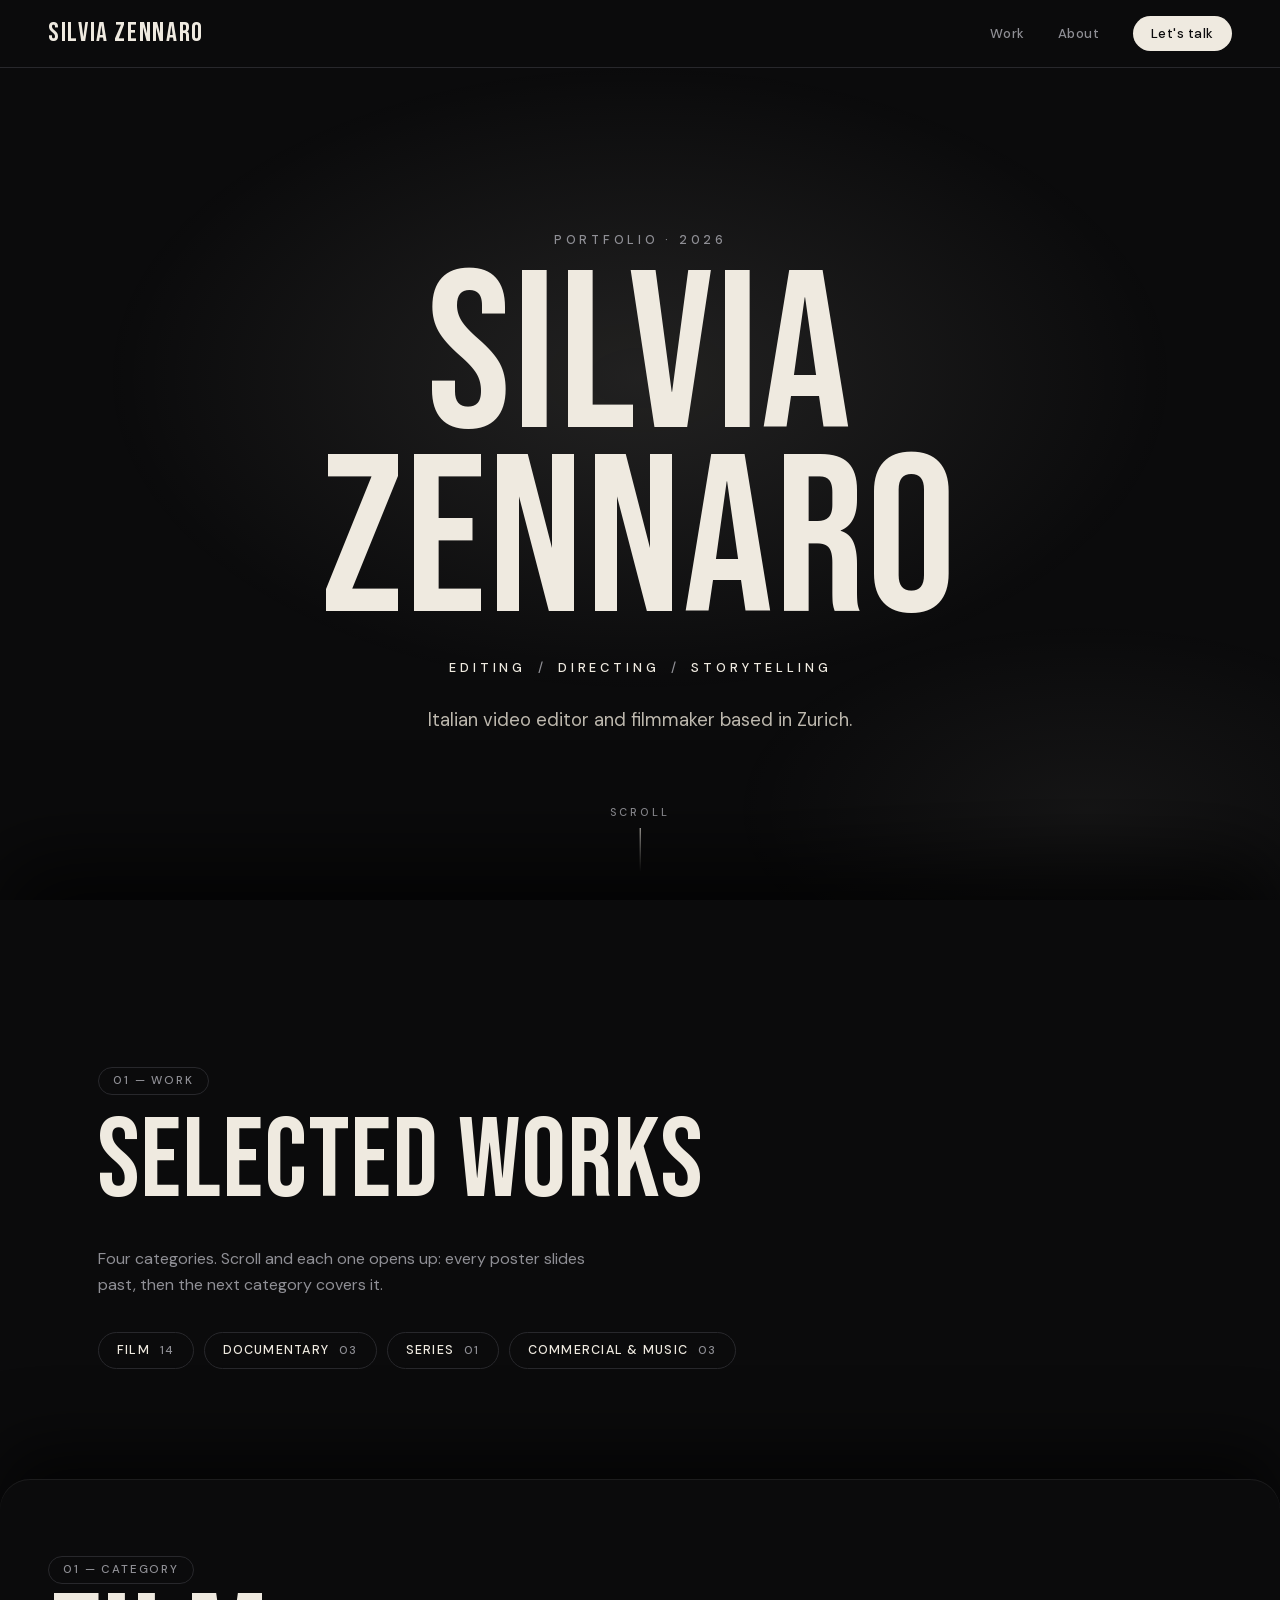
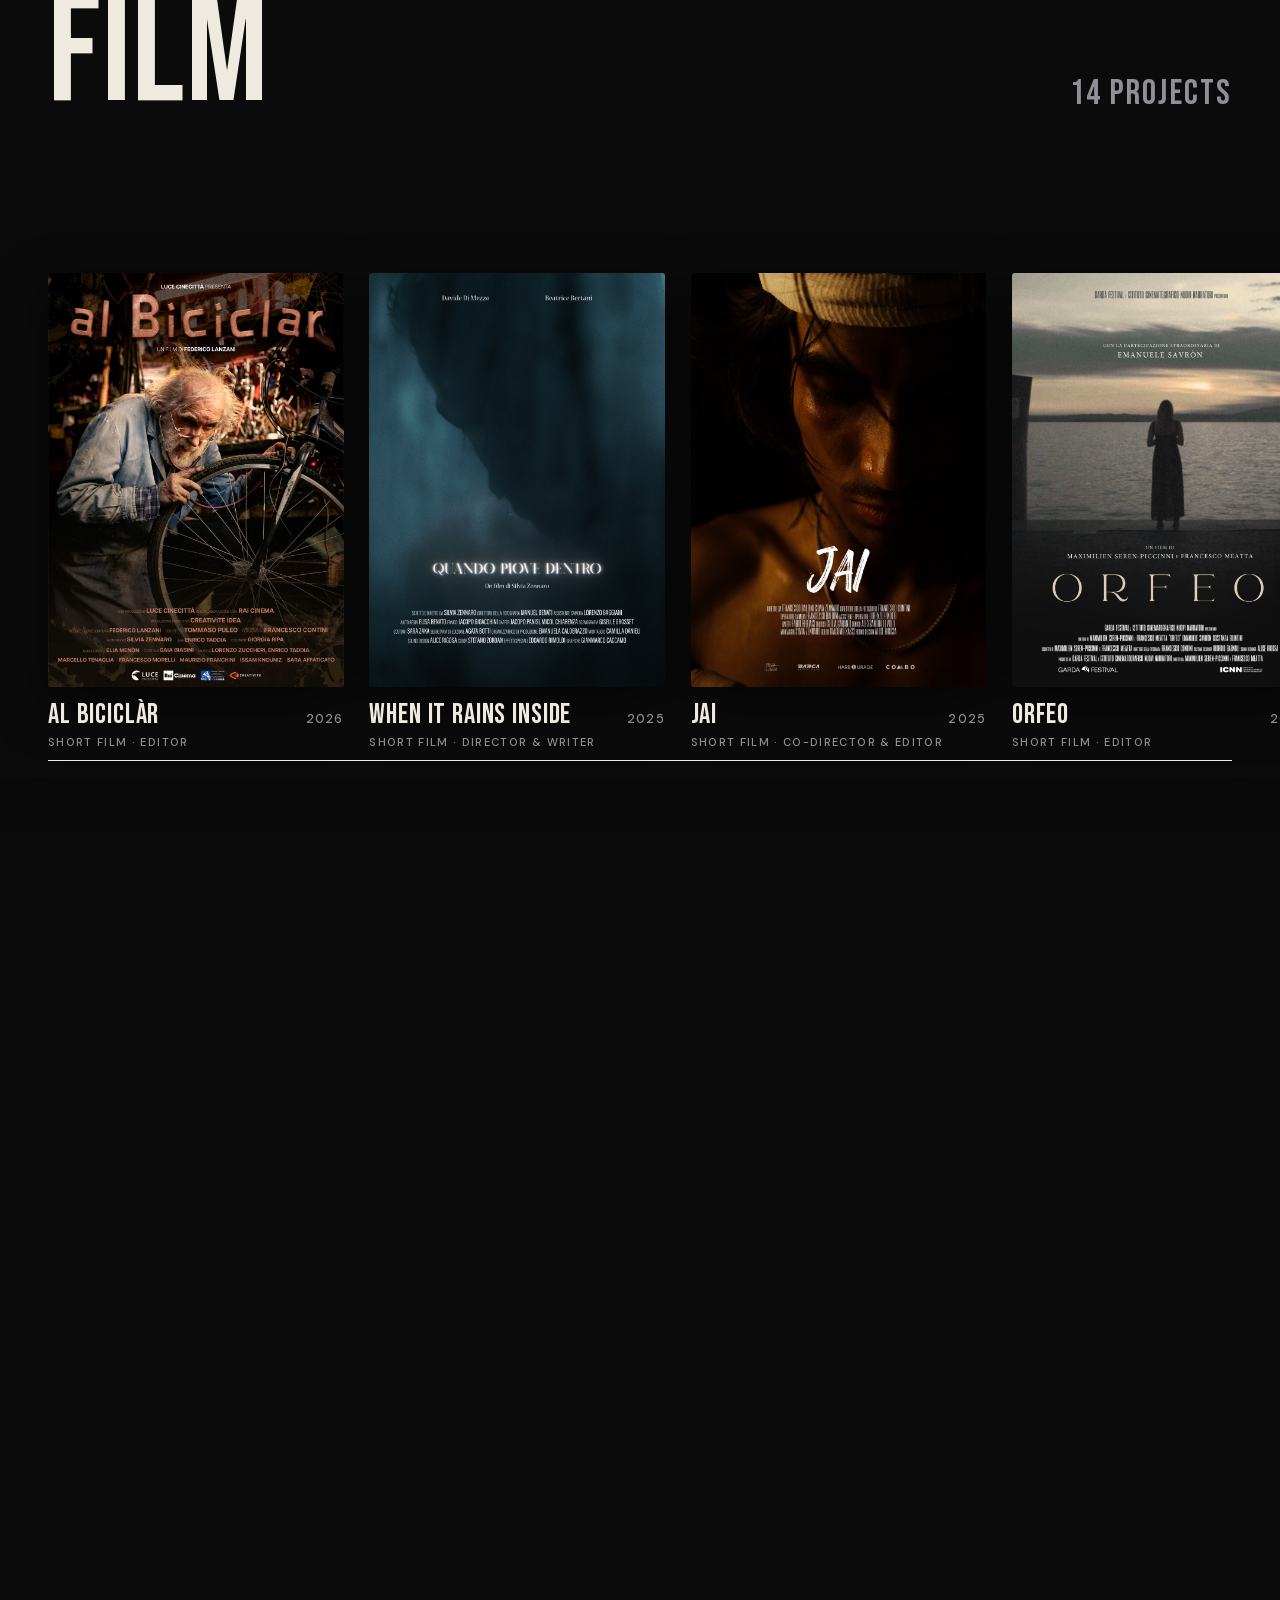
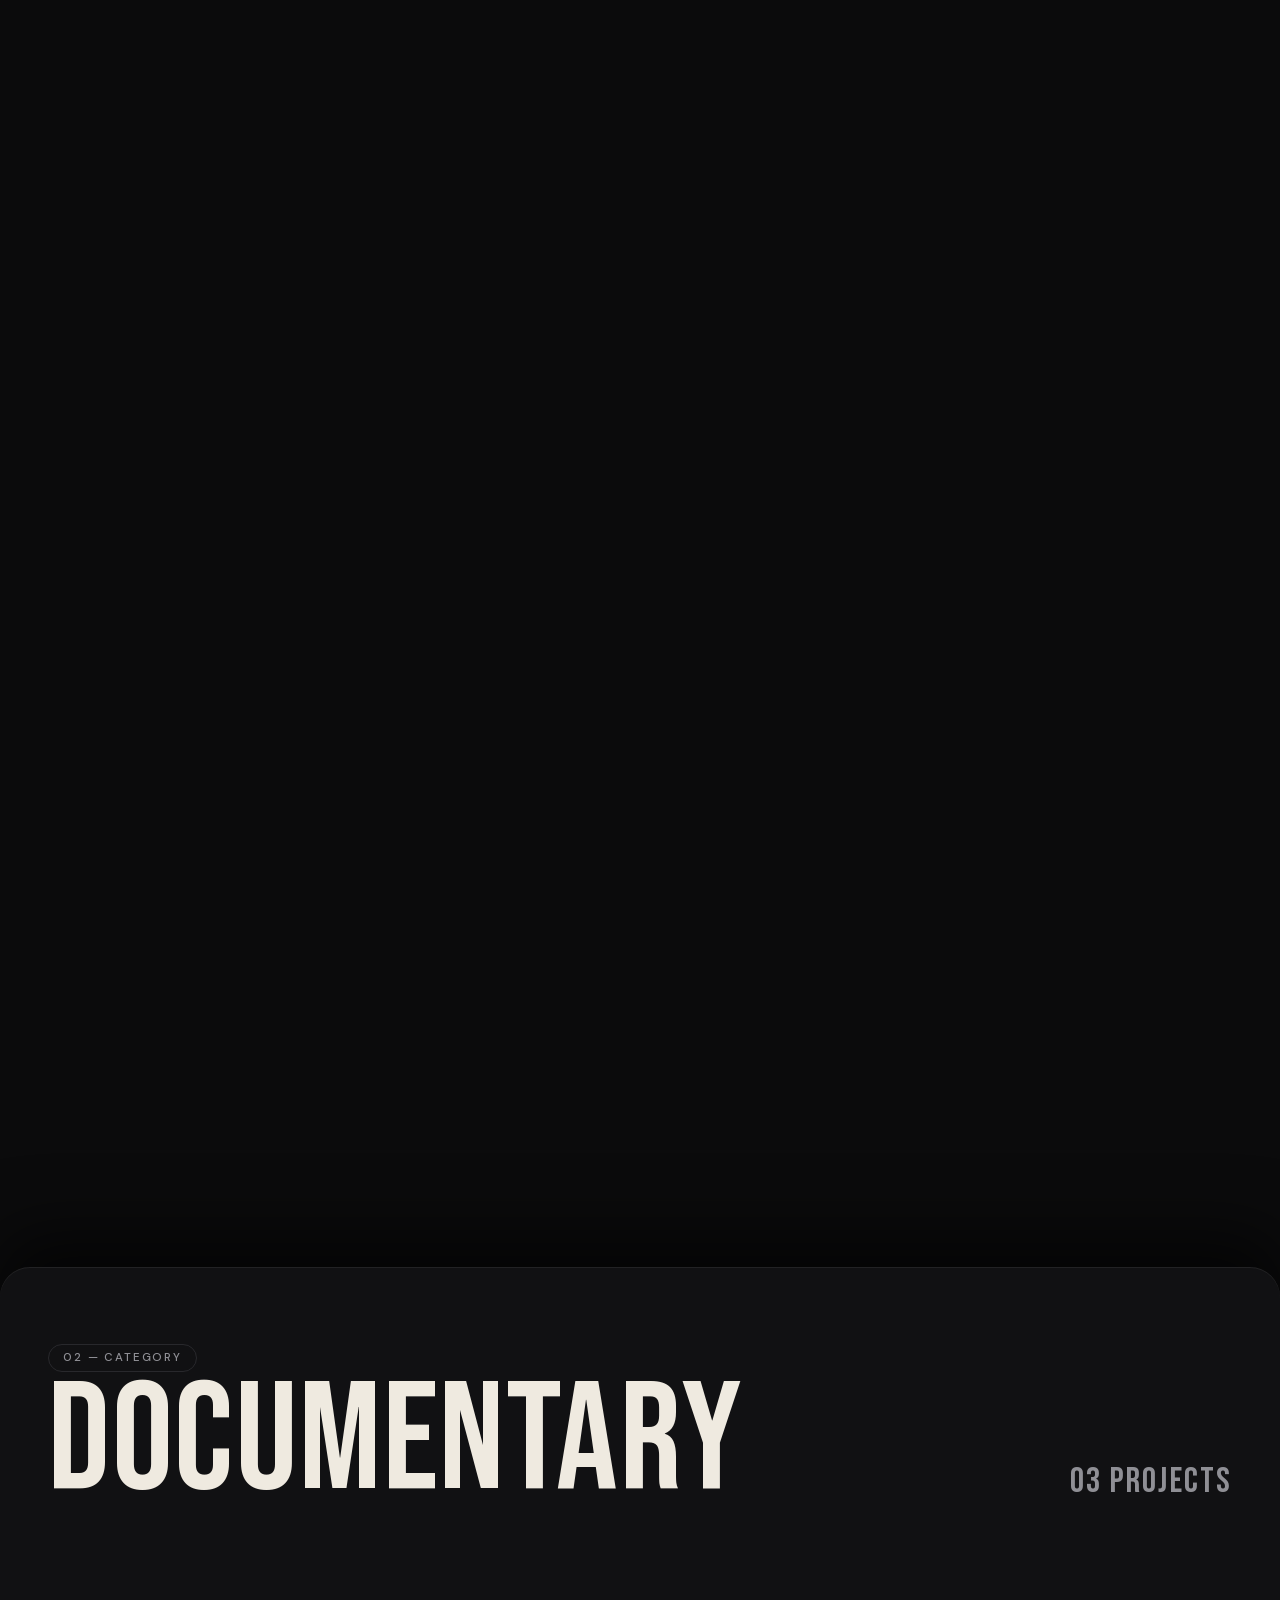
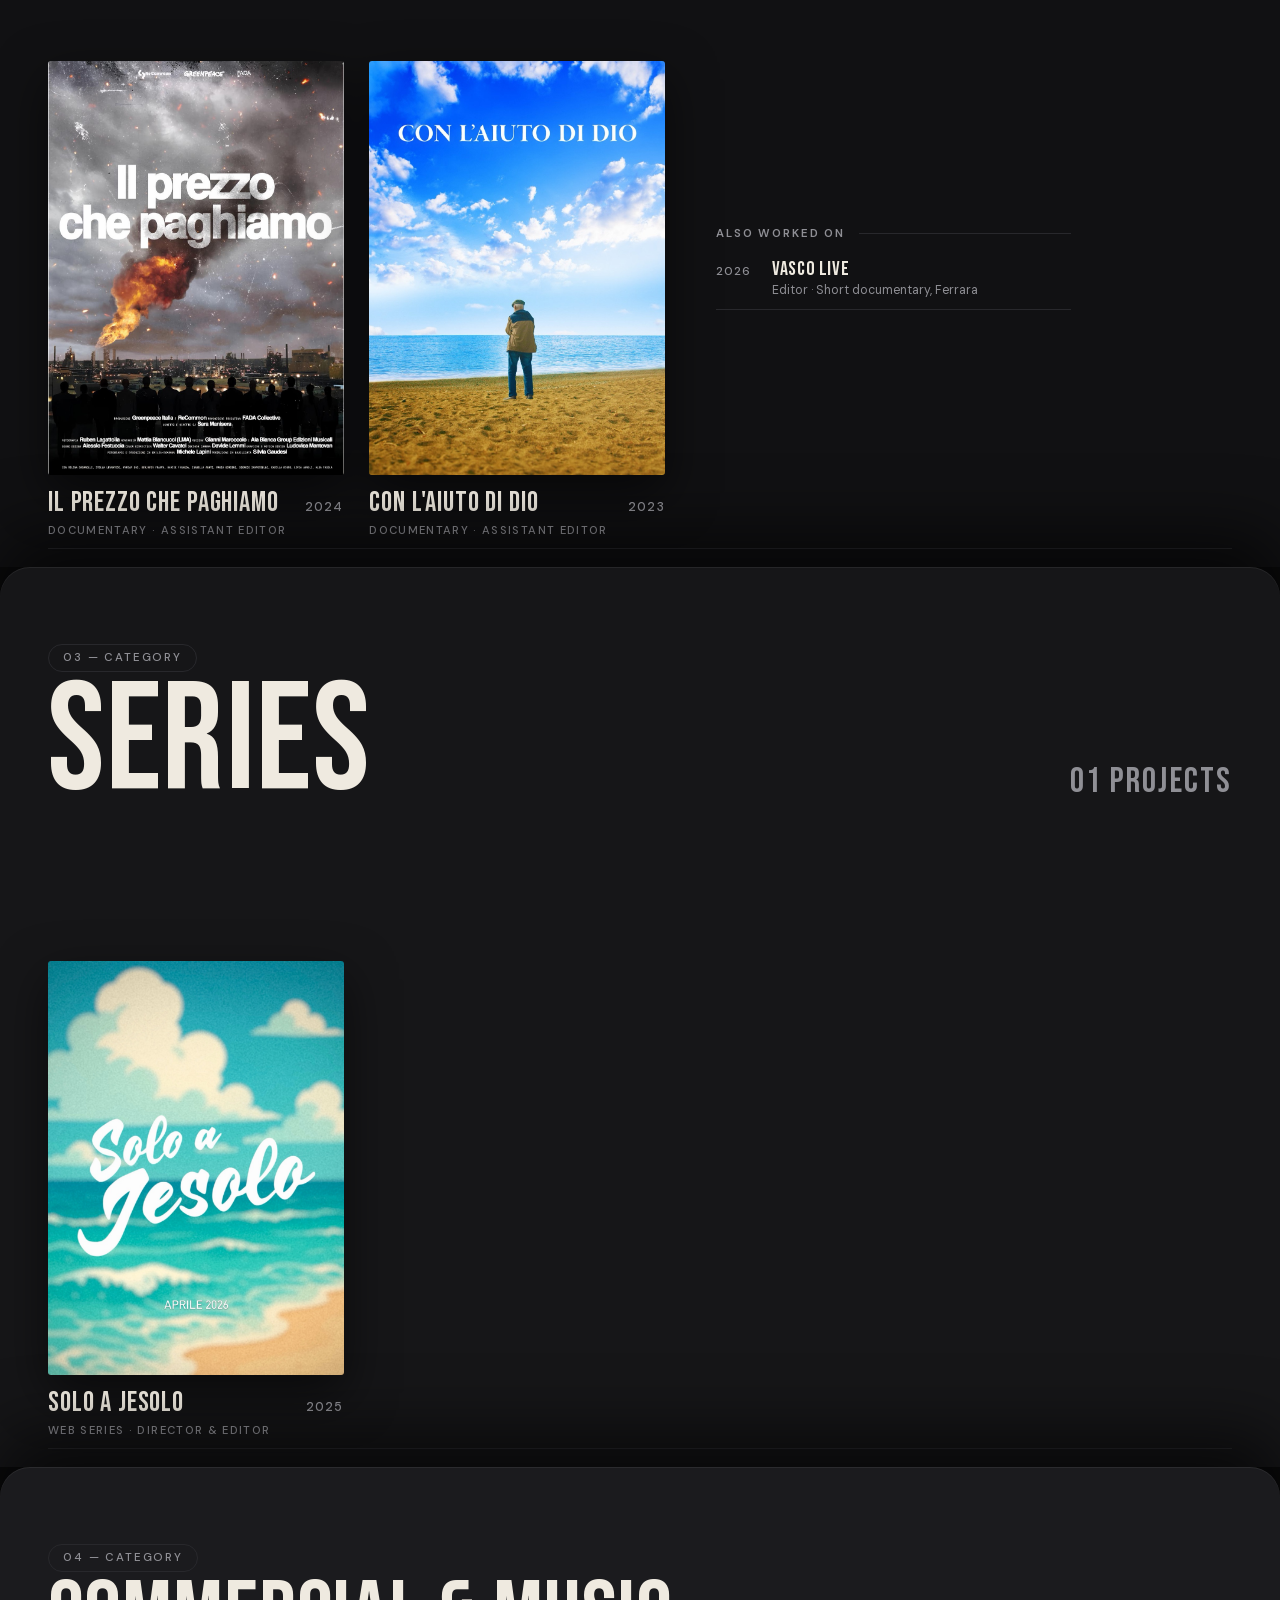
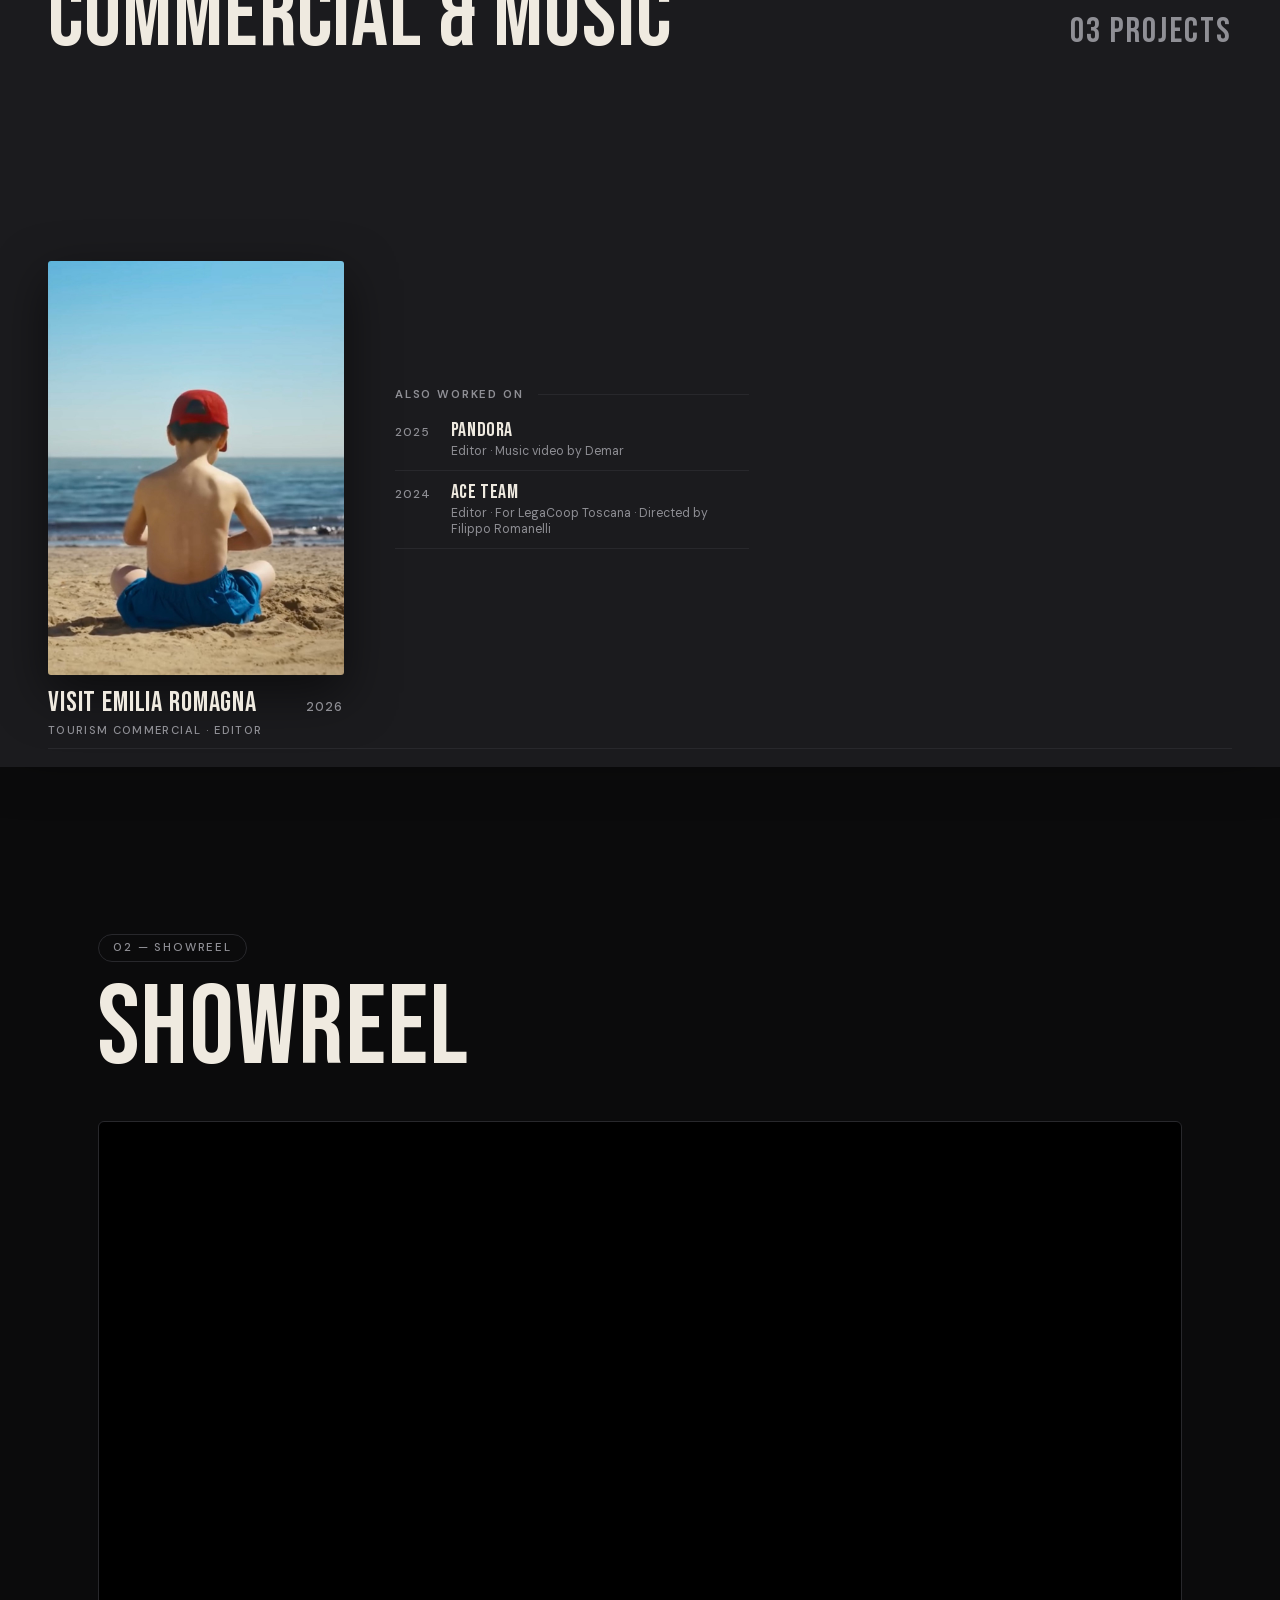
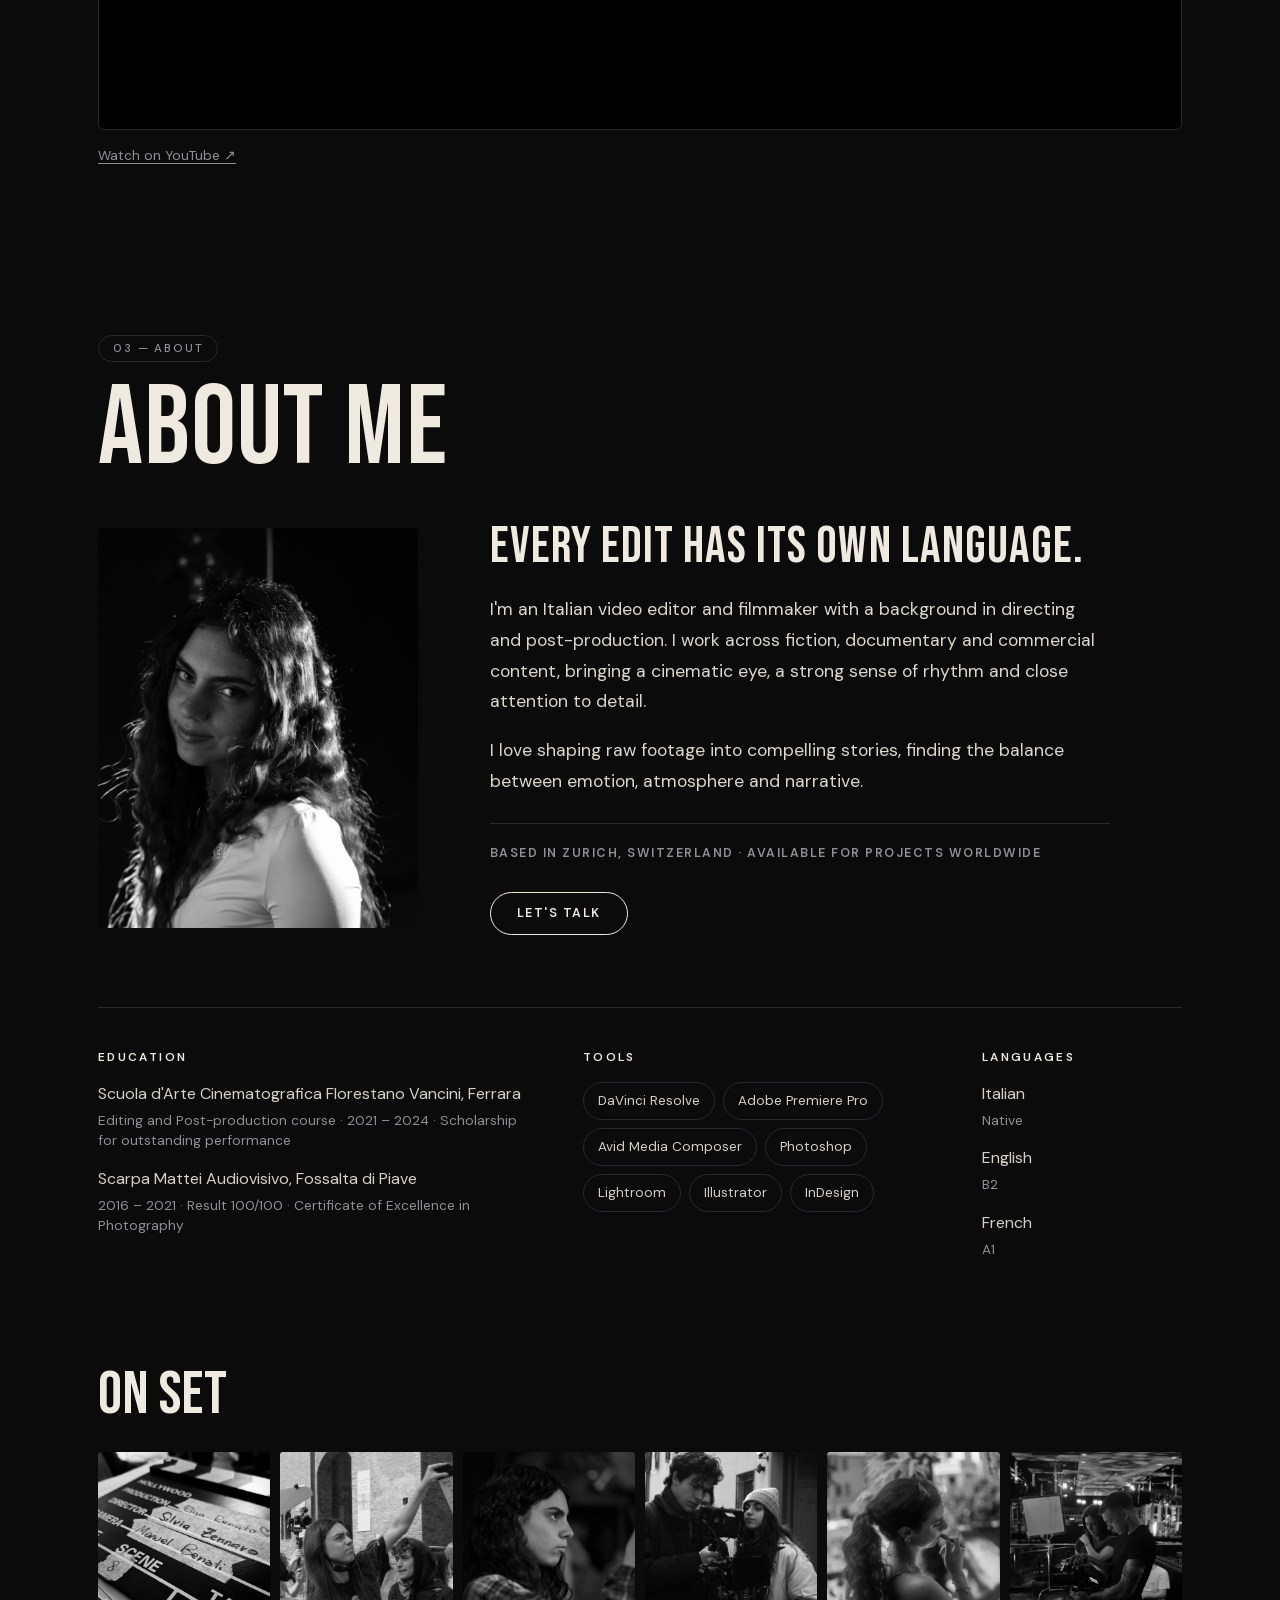
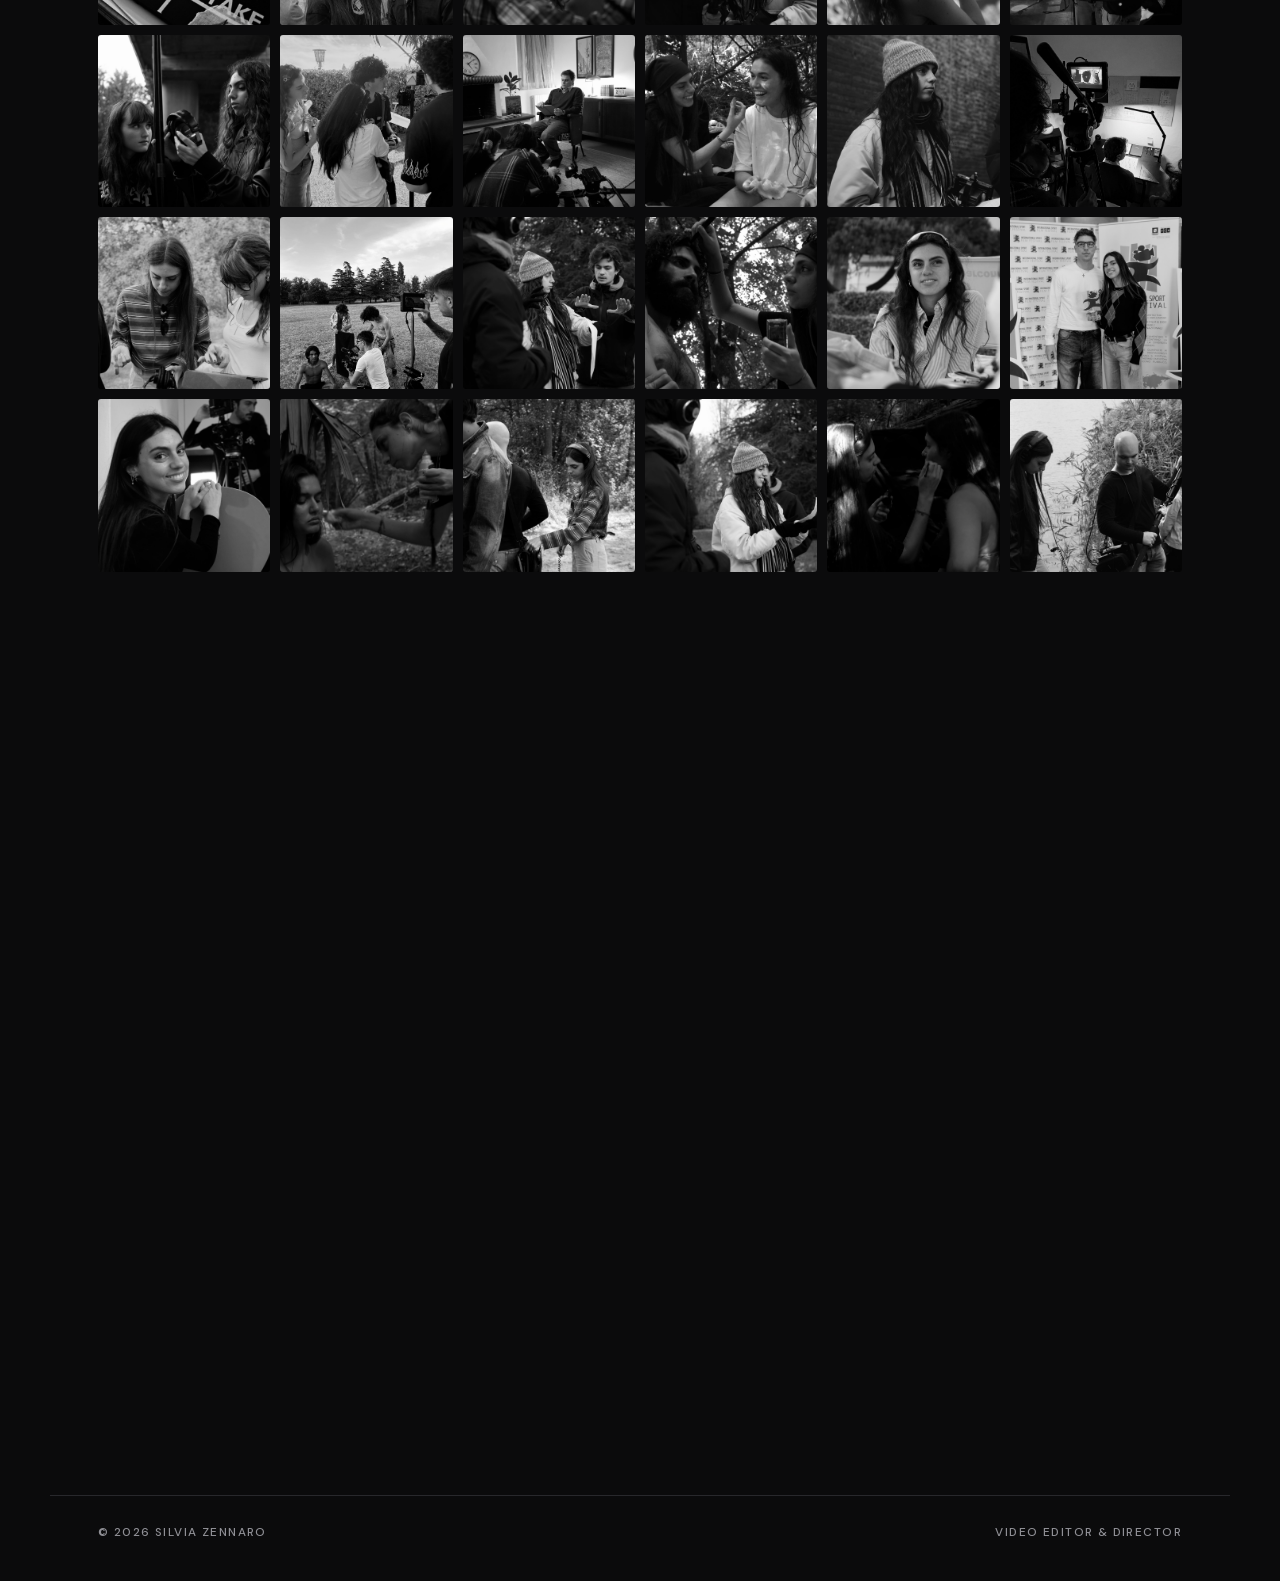
==== commit 339dc4ed: "Add files via upload" ====
--- a/index.html
+++ b/index.html
@@ -267,31 +267,13 @@
           <span class="chip rv">04 — Contact</span>
           <p class="big rv">Let's make something together</p>
           <p class="rv">Based in Zurich, Switzerland. Available for projects worldwide.</p>
-          <div class="contact-grid rv">
-            <form id="contact-form">
-              <div class="row">
-                <label class="field"><span>Name</span><input type="text" name="name" autocomplete="name" required></label>
-                <label class="field"><span>Your email</span><input type="email" name="email" autocomplete="email" required></label>
-              </div>
-              <fieldset>
-                <legend>Type of project</legend>
-                <label><input type="radio" name="type" value="Film"><span>Film</span></label>
-                <label><input type="radio" name="type" value="Documentary"><span>Documentary</span></label>
-                <label><input type="radio" name="type" value="Series"><span>Series</span></label>
-                <label><input type="radio" name="type" value="Commercial"><span>Commercial</span></label>
-                <label><input type="radio" name="type" value="Music video"><span>Music video</span></label>
-                <label><input type="radio" name="type" value="Other"><span>Other</span></label>
-              </fieldset>
-              <label class="field"><span>Message</span><textarea name="message" rows="5" required></textarea></label>
-              <button class="btn solid" type="submit">Send message</button>
-              <p class="hint">Opens your email app with the message ready to send.</p>
-            </form>
-            <ul class="contact-links">
-              <li><span>Email</span><a href="mailto:zennarosilvia1@gmail.com">zennarosilvia1@gmail.com</a></li>
-              <li><span>Phone</span><a href="tel:+393925193180">+39 392 519 3180</a></li>
-              <li><span>LinkedIn</span><a href="https://www.linkedin.com/in/silviazennaro" target="_blank" rel="noopener">in/silviazennaro ↗</a></li>
-              <li><span>Showreel</span><a href="https://youtu.be/8YOSUMAj_lc" target="_blank" rel="noopener">Watch on YouTube ↗</a></li>
-            </ul>
+          <div class="contact-mail rv">
+            <a class="mail" href="mailto:zennarosilvia1@gmail.com">zennarosilvia1@gmail.com</a>
+            <div class="contact-actions">
+              <button type="button" class="btn solid" id="copy-mail" data-mail="zennarosilvia1@gmail.com">Copy email</button>
+              <a class="btn" href="https://www.linkedin.com/in/silviazennaro" target="_blank" rel="noopener">LinkedIn &#8599;</a>
+              <a class="btn" href="https://youtu.be/8YOSUMAj_lc" target="_blank" rel="noopener">Showreel &#8599;</a>
+            </div>
           </div>
         </div>
       </section>
@@ -381,13 +363,12 @@
   })();
   </script>
   <script>
-  /* contact form: GitHub Pages cannot send mail, so hand the message to the visitor's email app */
-  document.getElementById('contact-form').addEventListener('submit', function (e) {
-    e.preventDefault();
-    var f = new FormData(e.target), type = f.get('type');
-    var subject = 'Portfolio enquiry' + (type ? ' · ' + type : '') + ' · ' + f.get('name');
-    var body = f.get('message') + '\n\n' + f.get('name') + '\n' + f.get('email');
-    window.location.href = 'mailto:zennarosilvia1@gmail.com?subject=' + encodeURIComponent(subject) + '&body=' + encodeURIComponent(body);
+  /* copy the address for visitors without an email app */
+  document.getElementById('copy-mail').addEventListener('click', function () {
+    var b = this;
+    var done = function (text) { b.textContent = text; setTimeout(function () { b.textContent = 'Copy email'; }, 2000); };
+    if (!navigator.clipboard) return done('Select the address above');
+    navigator.clipboard.writeText(b.getAttribute('data-mail')).then(function () { done('Copied'); }, function () { done('Select the address above'); });
   });
   </script>
   <dialog id="lightbox" aria-label="Photo viewer">
--- a/style.css
+++ b/style.css
@@ -370,28 +370,12 @@
 .reel iframe { display: block; width: 100%; height: 100%; border: 0; }
 .reel-link { margin: 14px 0 0; font-size: .86rem; } .reel-link a { color: var(--muted); }
 
-/* contact: form + direct links */
-.contact-grid { display: grid; grid-template-columns: minmax(0, 1fr); gap: 56px; margin-top: 44px; }
-@media (min-width: 900px) { .contact-grid { grid-template-columns: minmax(0, 1.5fr) minmax(0, 1fr); gap: 72px; } }
-#contact-form .row { display: grid; grid-template-columns: minmax(0, 1fr); gap: 0 16px; }
-@media (min-width: 560px) { #contact-form .row { grid-template-columns: 1fr 1fr; } }
-.field { display: block; margin-bottom: 18px; }
-.field span, #contact-form legend, .contact-links span { display: block; margin-bottom: 8px; font: 600 .7rem/1.4 var(--sans); letter-spacing: .14em; text-transform: uppercase; color: var(--muted); }
-.field input, .field textarea { width: 100%; box-sizing: border-box; padding: 13px 14px; background: transparent; border: 1px solid #3a3a40; border-radius: 4px; color: var(--text); font: 400 1rem/1.5 var(--sans); }
-.field textarea { resize: vertical; }
-.field input:focus, .field textarea:focus { outline: none; border-color: var(--text); }
-#contact-form fieldset { display: flex; flex-wrap: wrap; gap: 8px; margin: 0 0 20px; padding: 0; border: 0; min-width: 0; }
-#contact-form fieldset label { position: relative; cursor: pointer; }
-#contact-form fieldset input { position: absolute; opacity: 0; width: 1px; height: 1px; }
-#contact-form fieldset label span { display: block; padding: 9px 15px; border: 1px solid #3a3a40; border-radius: 999px; font-size: .86rem; }
-#contact-form fieldset input:checked + span { background: var(--text); border-color: var(--text); color: var(--bg); }
-#contact-form fieldset input:focus-visible + span { outline: 2px solid var(--text); outline-offset: 2px; }
-#contact-form button { cursor: pointer; font-family: var(--sans); }
-.contact .hint { margin: 12px 0 0; font-size: .8rem; }
-.contact-links { list-style: none; margin: 0; padding: 0; }
-.contact-links li { padding: 0 0 18px; margin-bottom: 18px; border-bottom: 1px solid var(--line); }
-.contact-links a { color: var(--text); text-decoration: none; font-size: 1.1rem; overflow-wrap: anywhere; }
-.contact-links a:hover { text-decoration: underline; text-underline-offset: 5px; }
+/* contact: the address and a few links */
+.contact-mail { margin-top: 44px; padding-top: 36px; border-top: 1px solid var(--line); }
+.contact-mail .mail { display: inline-block; max-width: 100%; color: var(--text); text-decoration: none; font: 400 clamp(1.3rem, 5vw, 3.4rem)/1.2 var(--sans); overflow-wrap: anywhere; }
+.contact-mail .mail:hover { text-decoration: underline; text-underline-offset: 8px; text-decoration-thickness: 1px; }
+.contact-actions { display: flex; flex-wrap: wrap; gap: 10px; margin-top: 28px; }
+button.btn { cursor: pointer; font-family: var(--sans); }
 
 /* photo viewer */
 .set-grid img { cursor: zoom-in; transition: opacity .2s; }
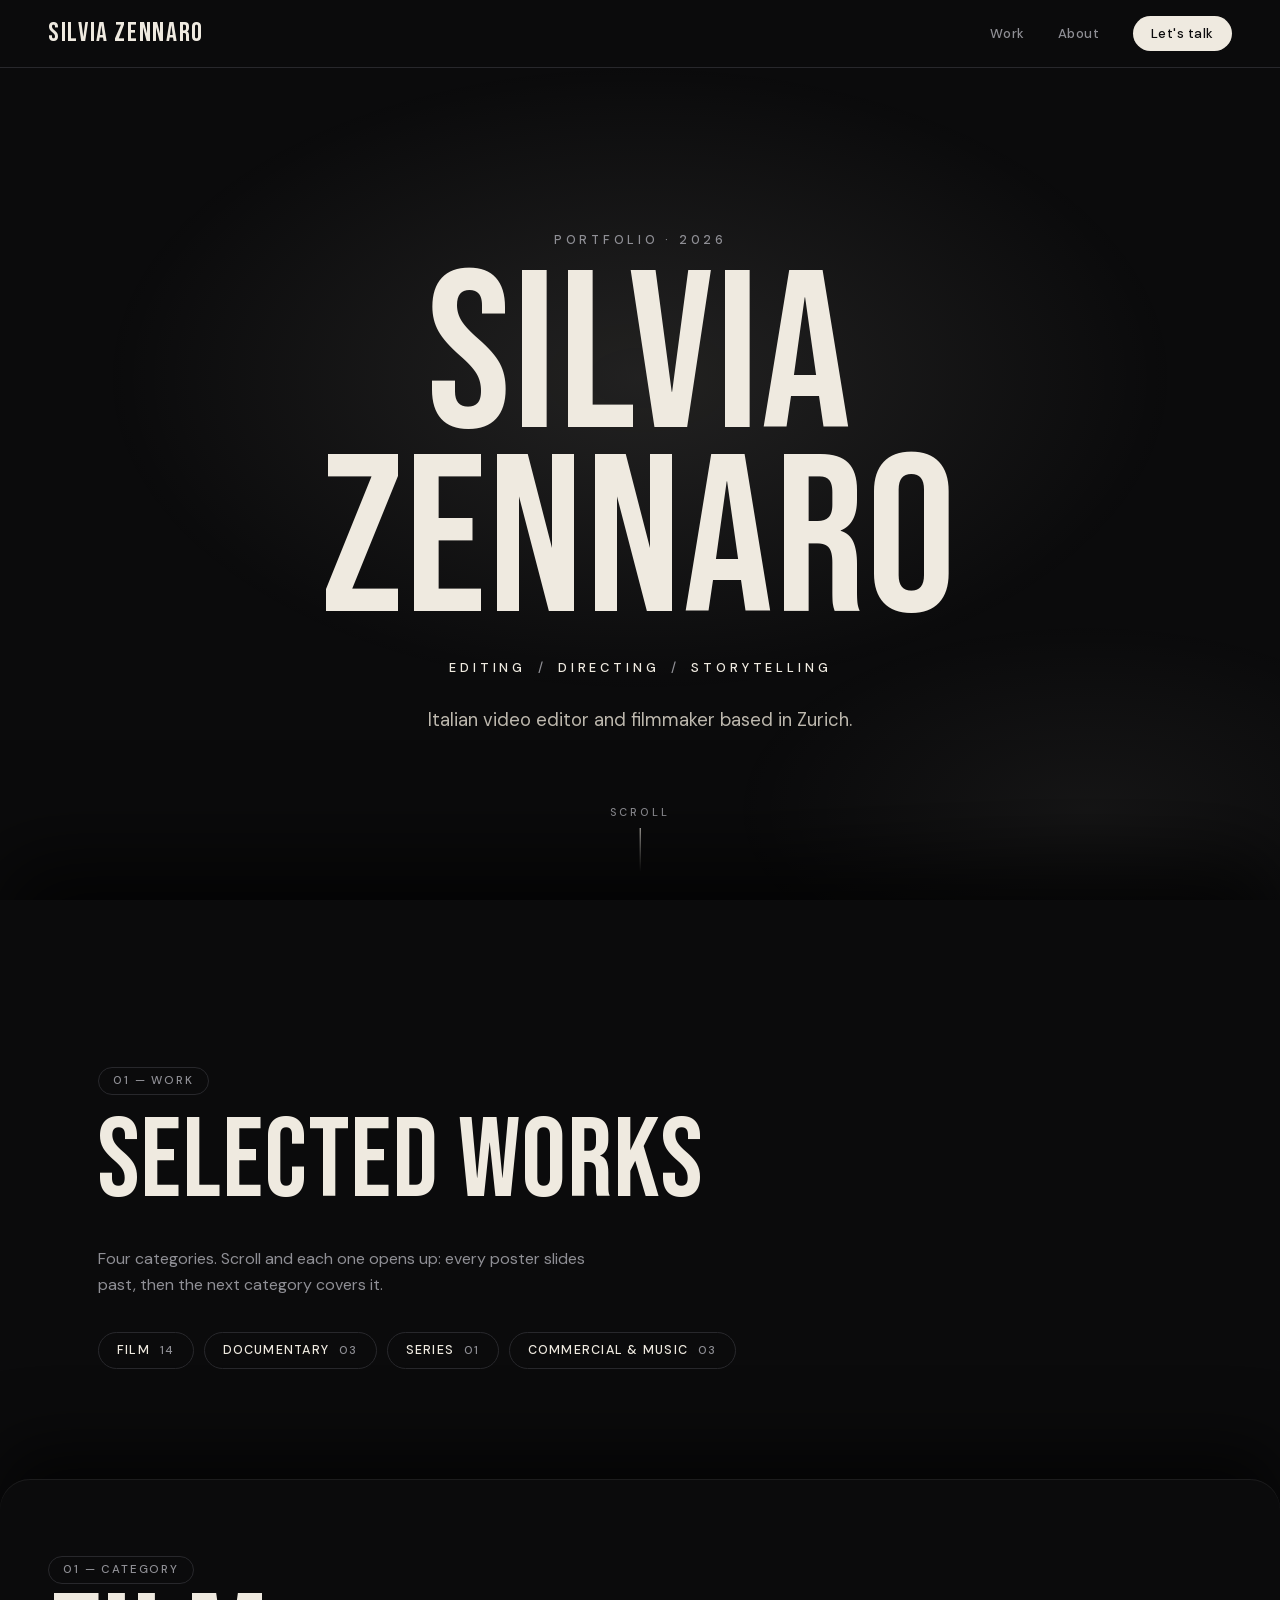
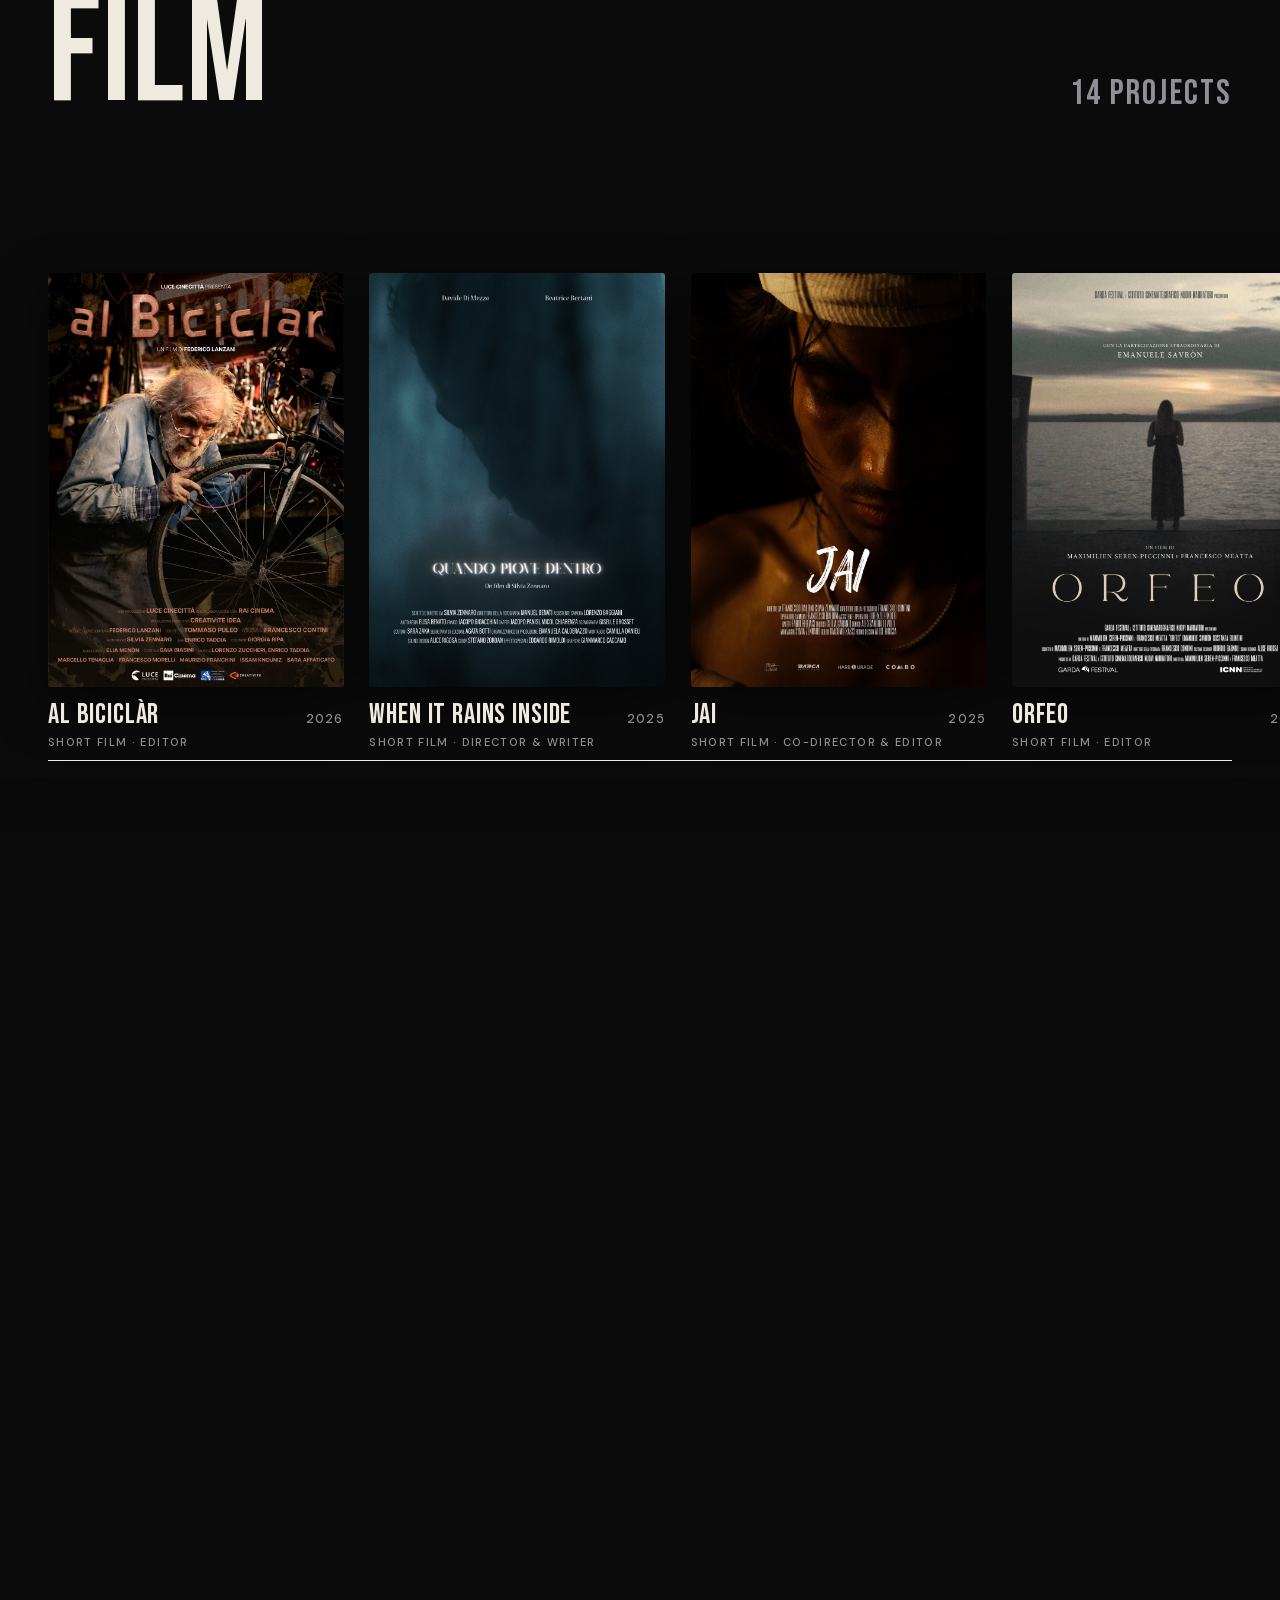
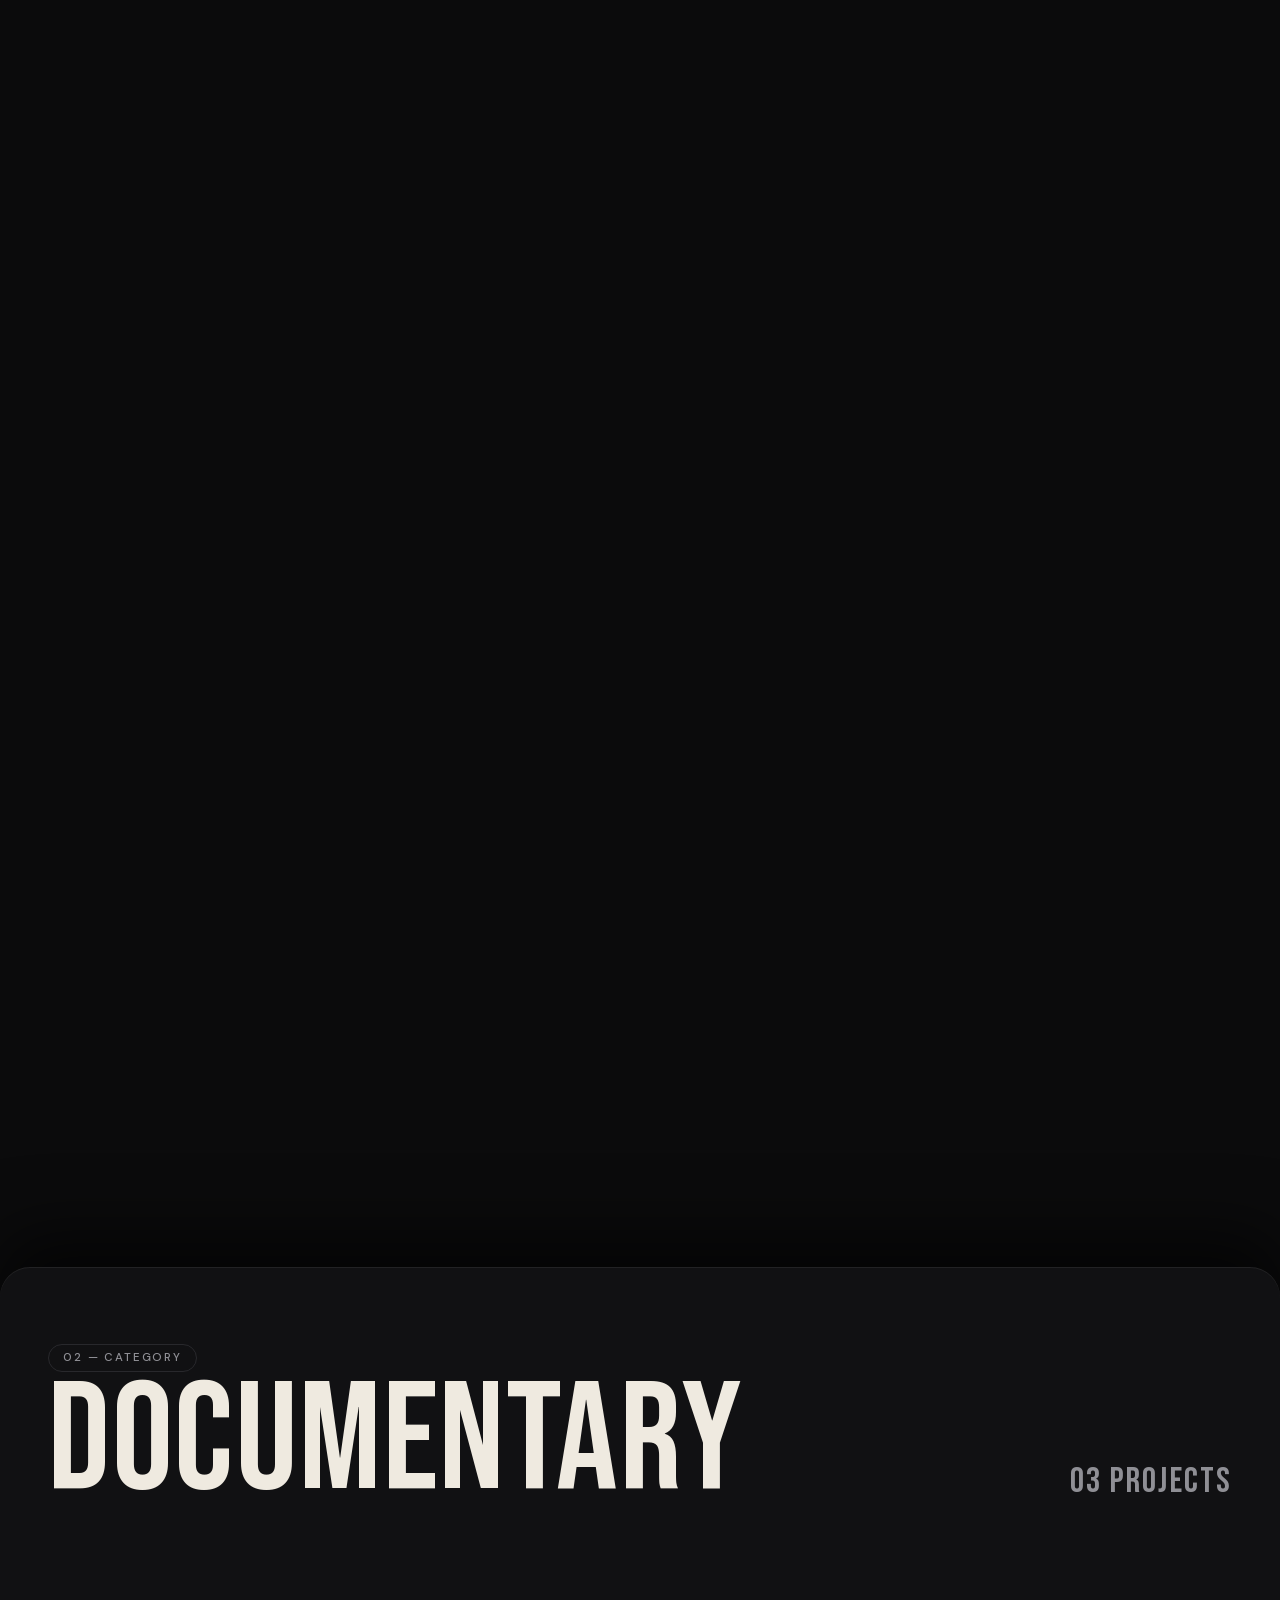
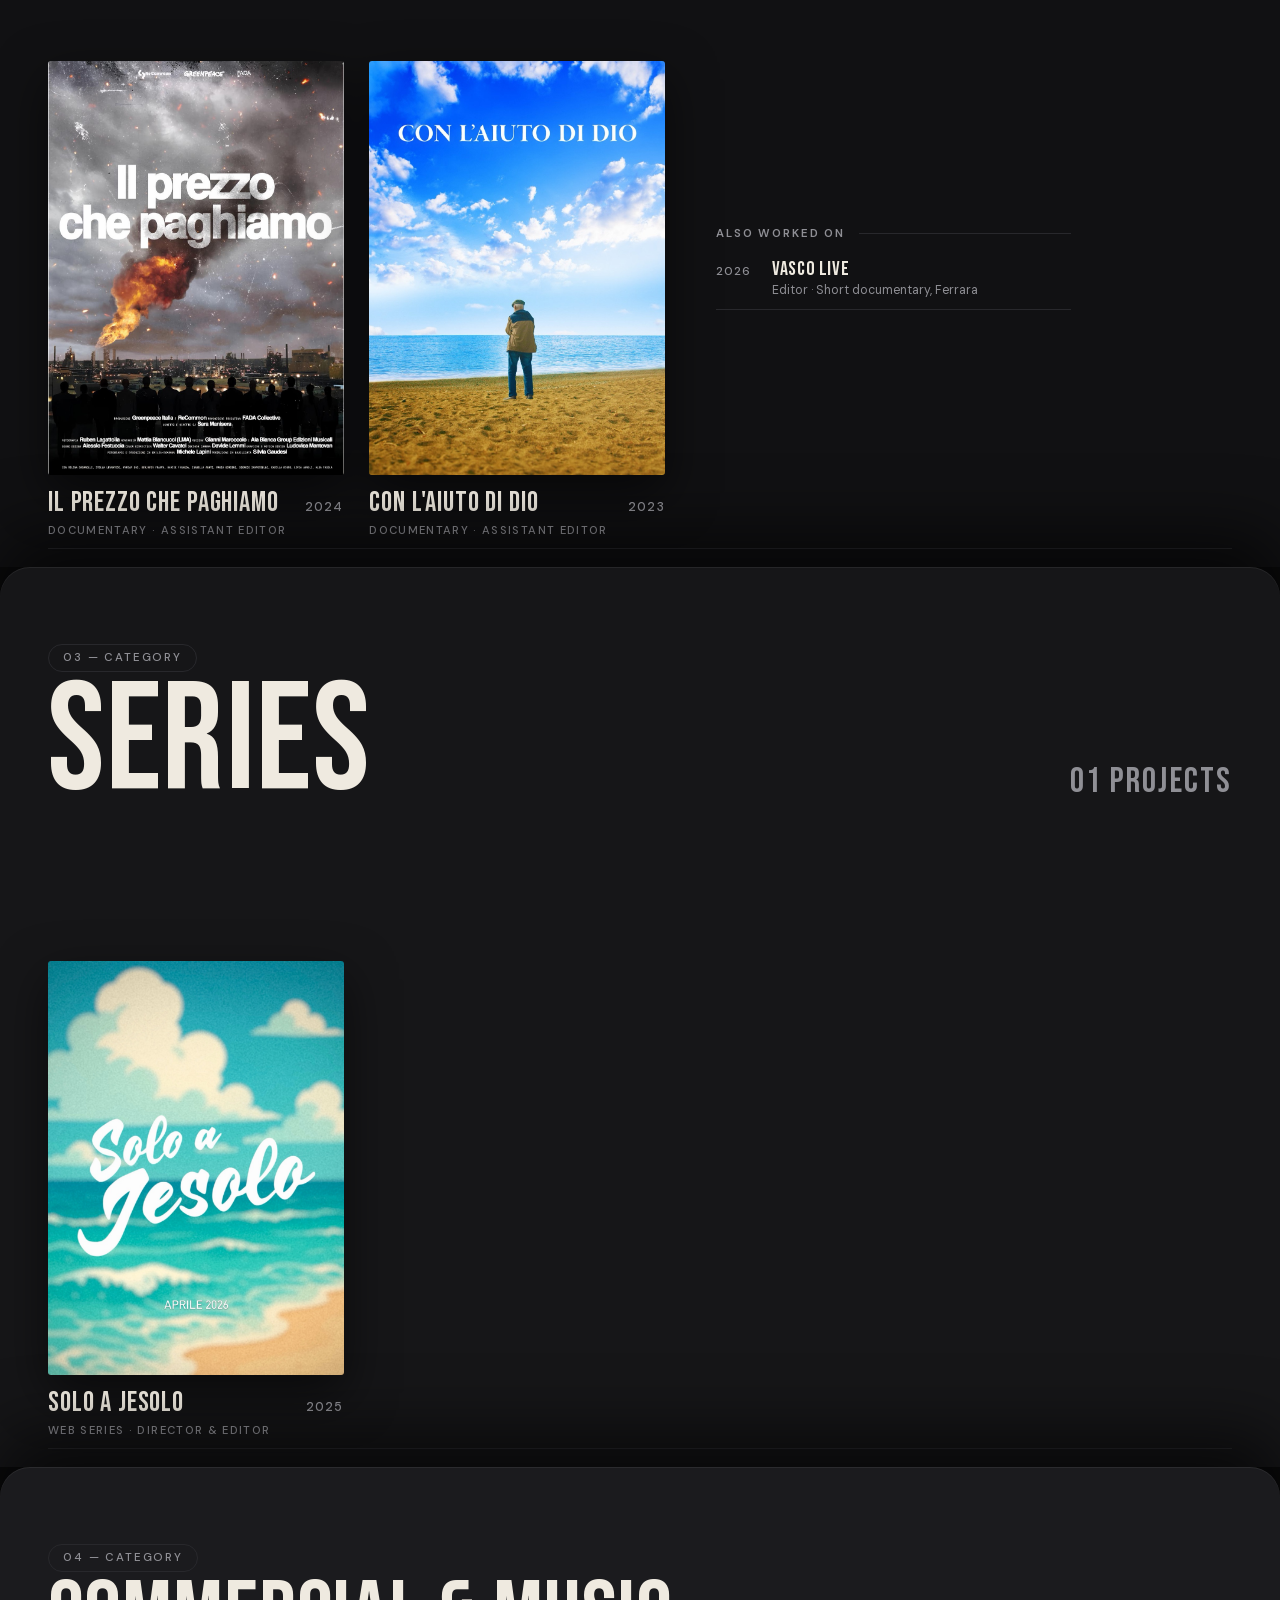
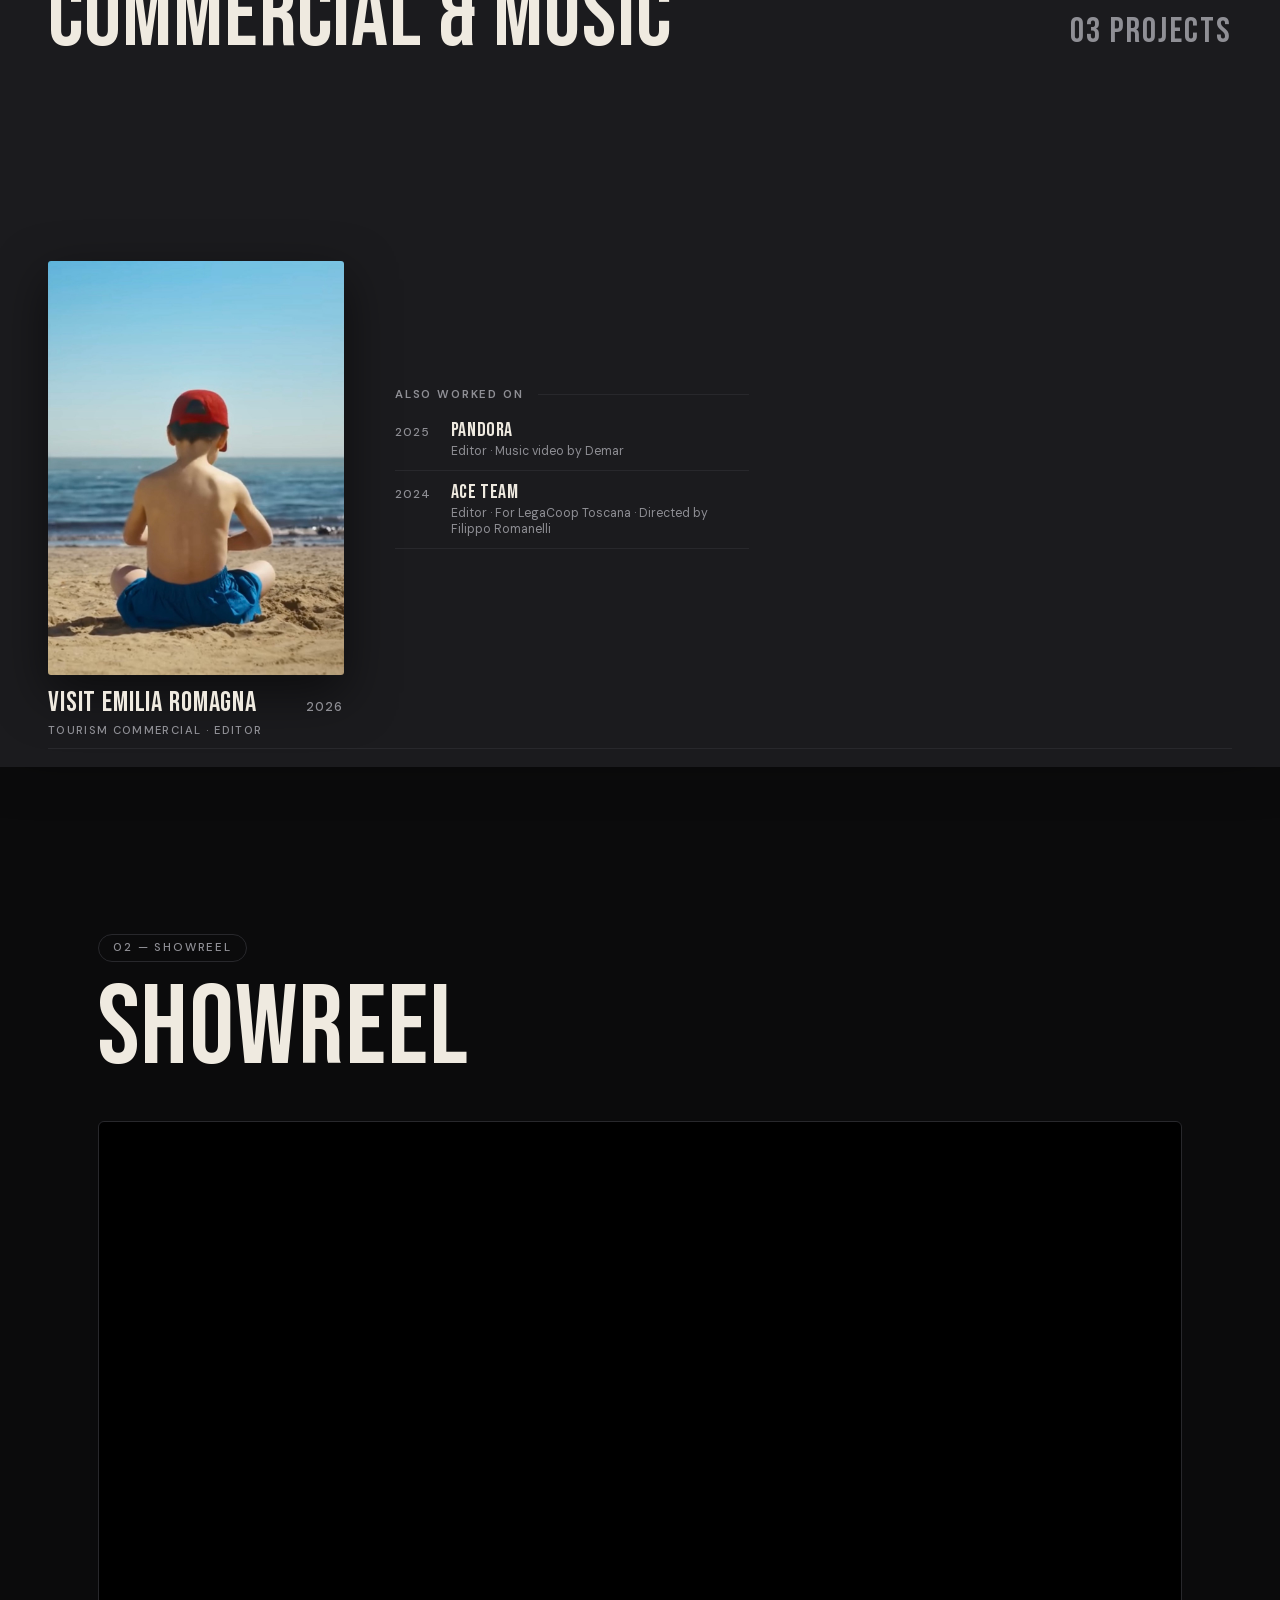
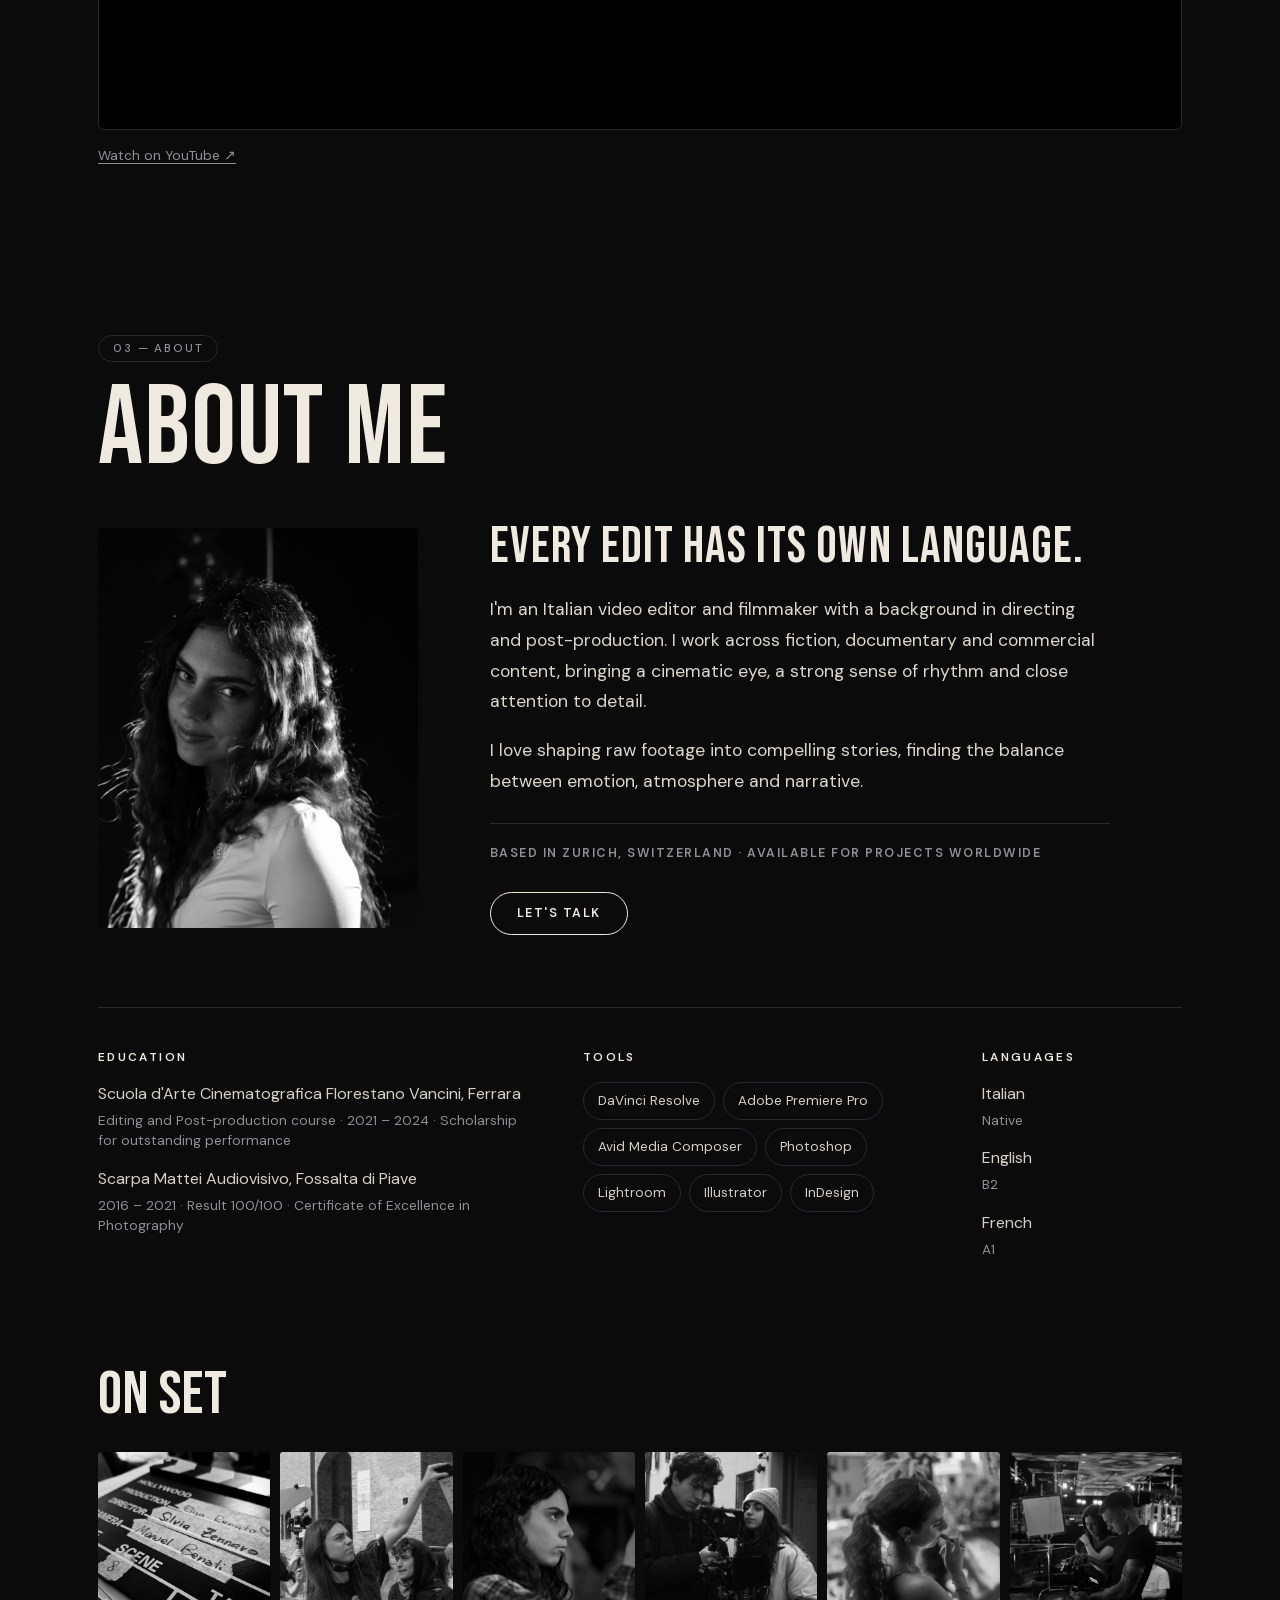
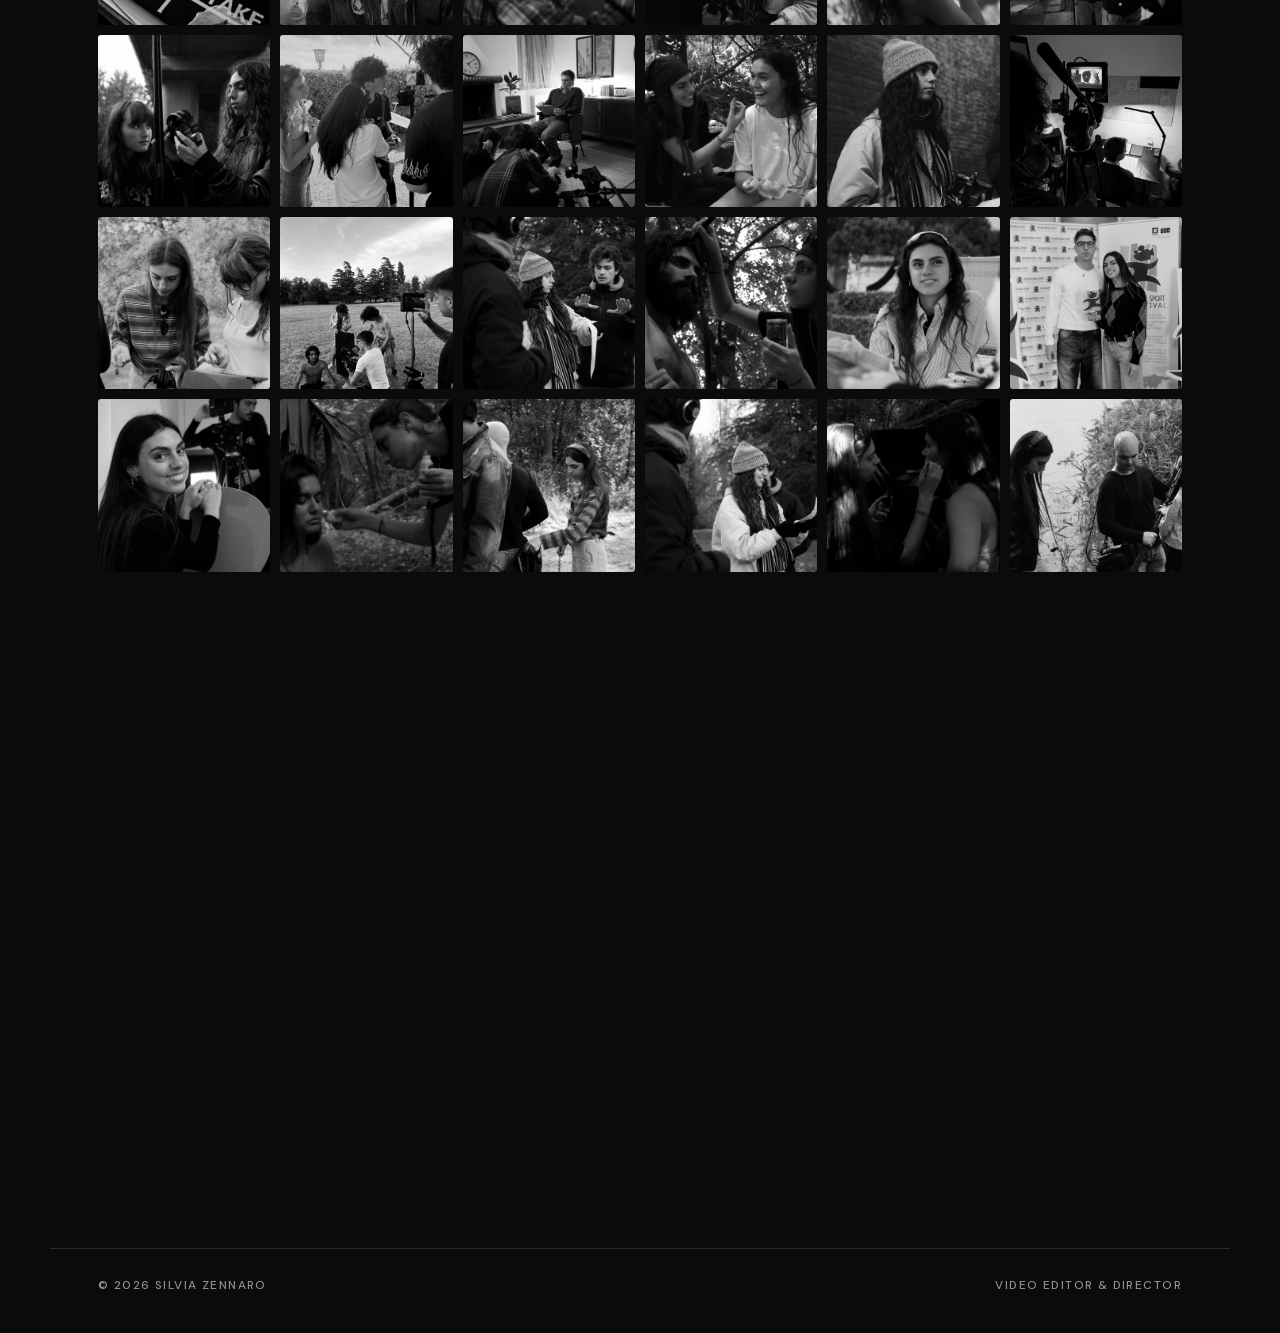
==== commit 605c87e8: "Add files via upload" ====
--- a/index.html
+++ b/index.html
@@ -7,7 +7,7 @@
   <meta name="description" content="Silvia Zennaro, Italian video editor and director based in Zurich. Fiction, documentary and commercial work. Available worldwide.">
   <meta name="theme-color" content="#0b0b0c">
   <link rel="preload" href="fonts/bebas-neue.woff2" as="font" type="font/woff2" crossorigin>
-  <link rel="stylesheet" href="style.css">
+  <link rel="stylesheet" href="style.css?v=3">
   <script>document.documentElement.classList.add('js');</script>
 </head>
 <body>
@@ -265,7 +265,7 @@
       <section class="sec contact" id="contact">
         <div class="head-wrap">
           <span class="chip rv">04 — Contact</span>
-          <p class="big rv">Let's make something together</p>
+          <p class="big rv">Contact</p>
           <p class="rv">Based in Zurich, Switzerland. Available for projects worldwide.</p>
           <div class="contact-mail rv">
             <a class="mail" href="mailto:zennarosilvia1@gmail.com">zennarosilvia1@gmail.com</a>
@@ -372,11 +372,15 @@
   });
   </script>
   <dialog id="lightbox" aria-label="Photo viewer">
-    <img alt="">
-    <button type="button" class="lb-close" aria-label="Close">&times;</button>
-    <button type="button" class="lb-prev" aria-label="Previous photo">&lsaquo;</button>
-    <button type="button" class="lb-next" aria-label="Next photo">&rsaquo;</button>
-    <p class="lb-count" aria-live="polite"></p>
+    <div class="lb-box">
+      <img alt="">
+      <div class="lb-bar">
+        <button type="button" class="lb-prev" aria-label="Previous photo">&lsaquo;</button>
+        <p class="lb-count" aria-live="polite"></p>
+        <button type="button" class="lb-next" aria-label="Next photo">&rsaquo;</button>
+        <button type="button" class="lb-close">Close &times;</button>
+      </div>
+    </div>
   </dialog>
 
   <script>
@@ -398,9 +402,10 @@
     });
     box.addEventListener("close", function () { document.documentElement.style.overflow = ""; });
     box.addEventListener("click", function (e) {
-      if (e.target.classList.contains("lb-prev")) show(i - 1);
-      else if (e.target.classList.contains("lb-next") || e.target === big) show(i + 1);
-      else box.close();
+      var t = e.target;
+      if (t.classList.contains("lb-prev")) show(i - 1);
+      else if (t.classList.contains("lb-next") || t === big) show(i + 1);
+      else if (t === box || t.classList.contains("lb-close")) box.close();
     });
     box.addEventListener("keydown", function (e) {
       if (e.key === "ArrowLeft") show(i - 1);
--- a/style.css
+++ b/style.css
@@ -377,17 +377,17 @@
 .contact-actions { display: flex; flex-wrap: wrap; gap: 10px; margin-top: 28px; }
 button.btn { cursor: pointer; font-family: var(--sans); }
 
-/* photo viewer */
-.set-grid img { cursor: zoom-in; transition: opacity .2s; }
-.set-grid img:hover { opacity: .8; }
+/* on set: photos grow a little under the cursor; a click opens a small viewer */
+.set-grid img { position: relative; cursor: zoom-in; transition: transform .25s ease, box-shadow .25s ease; }
+@media (hover: hover) { .set-grid img:hover { z-index: 2; transform: scale(1.18); box-shadow: 0 14px 40px rgba(0,0,0,.75); } }
 .set-grid img:focus-visible { outline: 2px solid var(--text); outline-offset: 2px; }
-#lightbox { position: fixed; inset: 0; width: 100%; height: 100%; max-width: none; max-height: none; margin: 0; padding: 0; border: 0; background: rgba(5,5,6,.96); color: var(--text); overflow: hidden; }
-#lightbox::backdrop { background: rgba(5,5,6,.96); }
-#lightbox img { position: absolute; top: 64px; left: 5%; width: 90%; height: calc(100% - 128px); object-fit: contain; cursor: pointer; }
-#lightbox button { position: absolute; width: 48px; height: 48px; border: 1px solid #3a3a40; border-radius: 50%; background: rgba(11,11,12,.75); color: var(--text); font: 300 1.7rem/1 var(--sans); cursor: pointer; }
+#lightbox { position: fixed; inset: 0; width: 100%; height: 100%; max-width: none; max-height: none; margin: 0; padding: 16px; box-sizing: border-box; border: 0; background: transparent; color: var(--text); overflow: hidden; }
+#lightbox[open] { display: flex; align-items: center; justify-content: center; }
+#lightbox::backdrop { background: rgba(5,5,6,.85); }
+#lightbox .lb-box { display: flex; flex-direction: column; align-items: center; gap: 12px; max-width: 100%; padding: 12px; background: #121214; border: 1px solid var(--line); border-radius: 10px; box-shadow: 0 30px 80px rgba(0,0,0,.7); }
+#lightbox img { display: block; width: auto; height: auto; max-width: min(760px, calc(100vw - 58px)); max-height: 62vh; cursor: pointer; border-radius: 4px; }
+#lightbox .lb-bar { display: flex; align-items: center; justify-content: center; gap: 10px; }
+#lightbox button { height: 40px; min-width: 40px; border: 1px solid #3a3a40; border-radius: 999px; background: transparent; color: var(--text); font: 400 1.4rem/1 var(--sans); cursor: pointer; }
 #lightbox button:hover { background: var(--text); color: var(--bg); }
-#lightbox .lb-close { top: 10px; right: 14px; }
-#lightbox .lb-prev { left: 14px; top: calc(50% - 24px); }
-#lightbox .lb-next { right: 14px; top: calc(50% - 24px); }
-#lightbox .lb-count { position: absolute; left: 0; right: 0; bottom: 18px; margin: 0; text-align: center; font: 500 .78rem/1 var(--sans); letter-spacing: .16em; color: var(--muted); }
-@media (max-width: 700px) { #lightbox .lb-prev, #lightbox .lb-next { top: auto; bottom: 6px; } }
+#lightbox .lb-close { margin-left: 6px; padding: 0 16px; font: 600 .72rem/1 var(--sans); letter-spacing: .12em; text-transform: uppercase; background: var(--text); color: var(--bg); }
+#lightbox .lb-count { min-width: 56px; margin: 0; text-align: center; font: 500 .76rem/1 var(--sans); letter-spacing: .12em; color: var(--muted); }
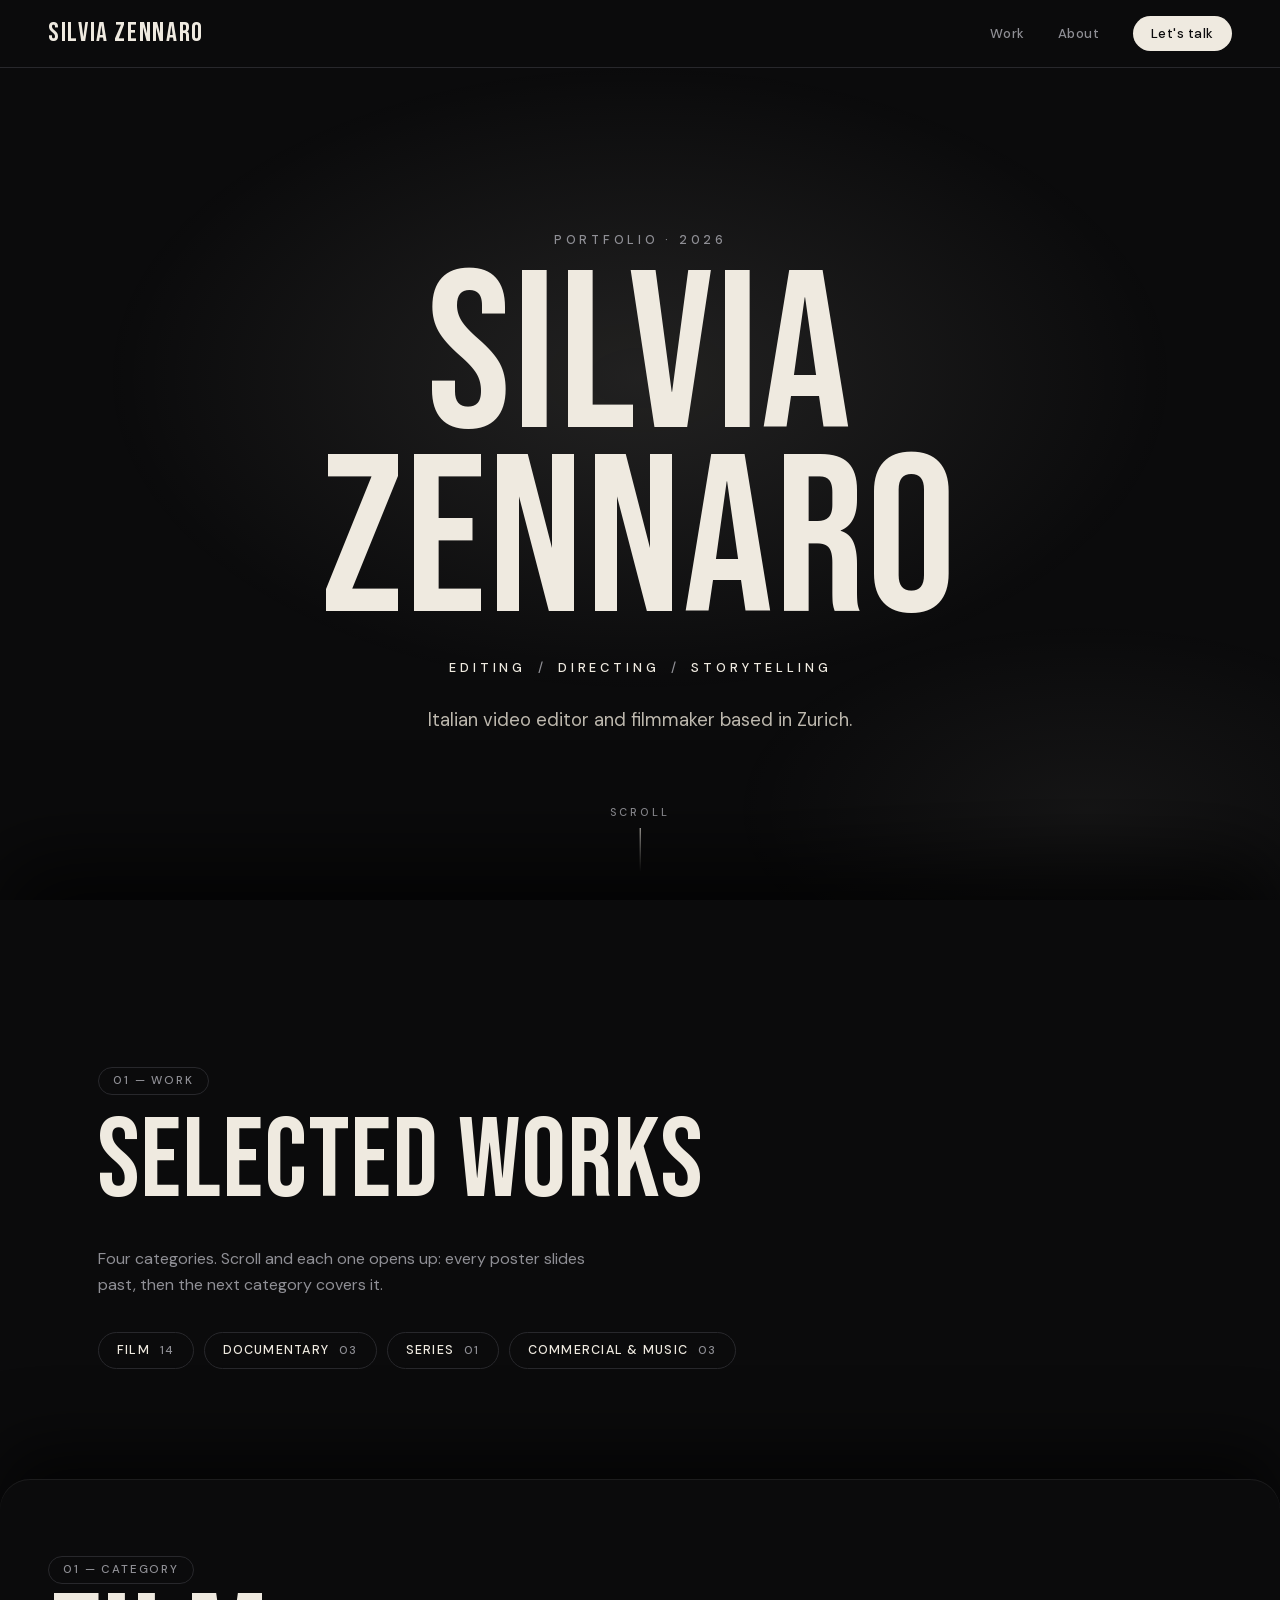
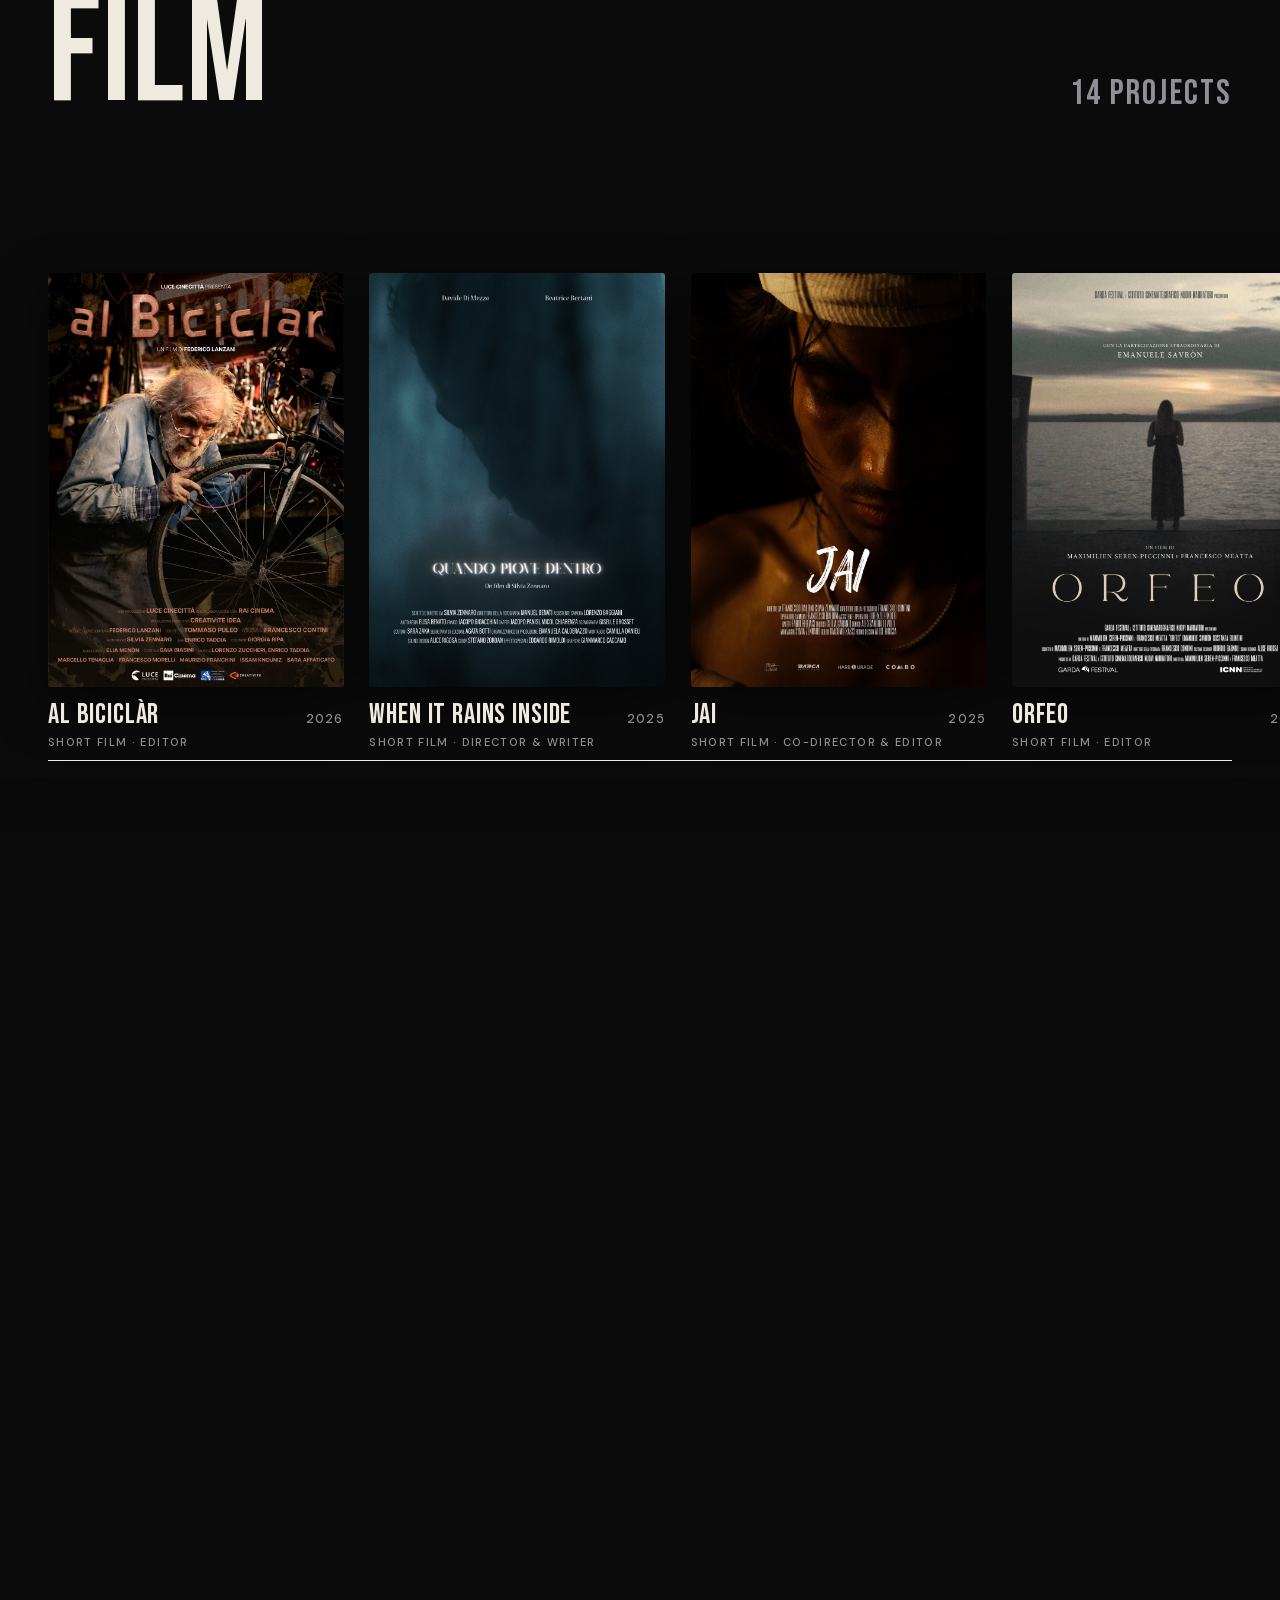
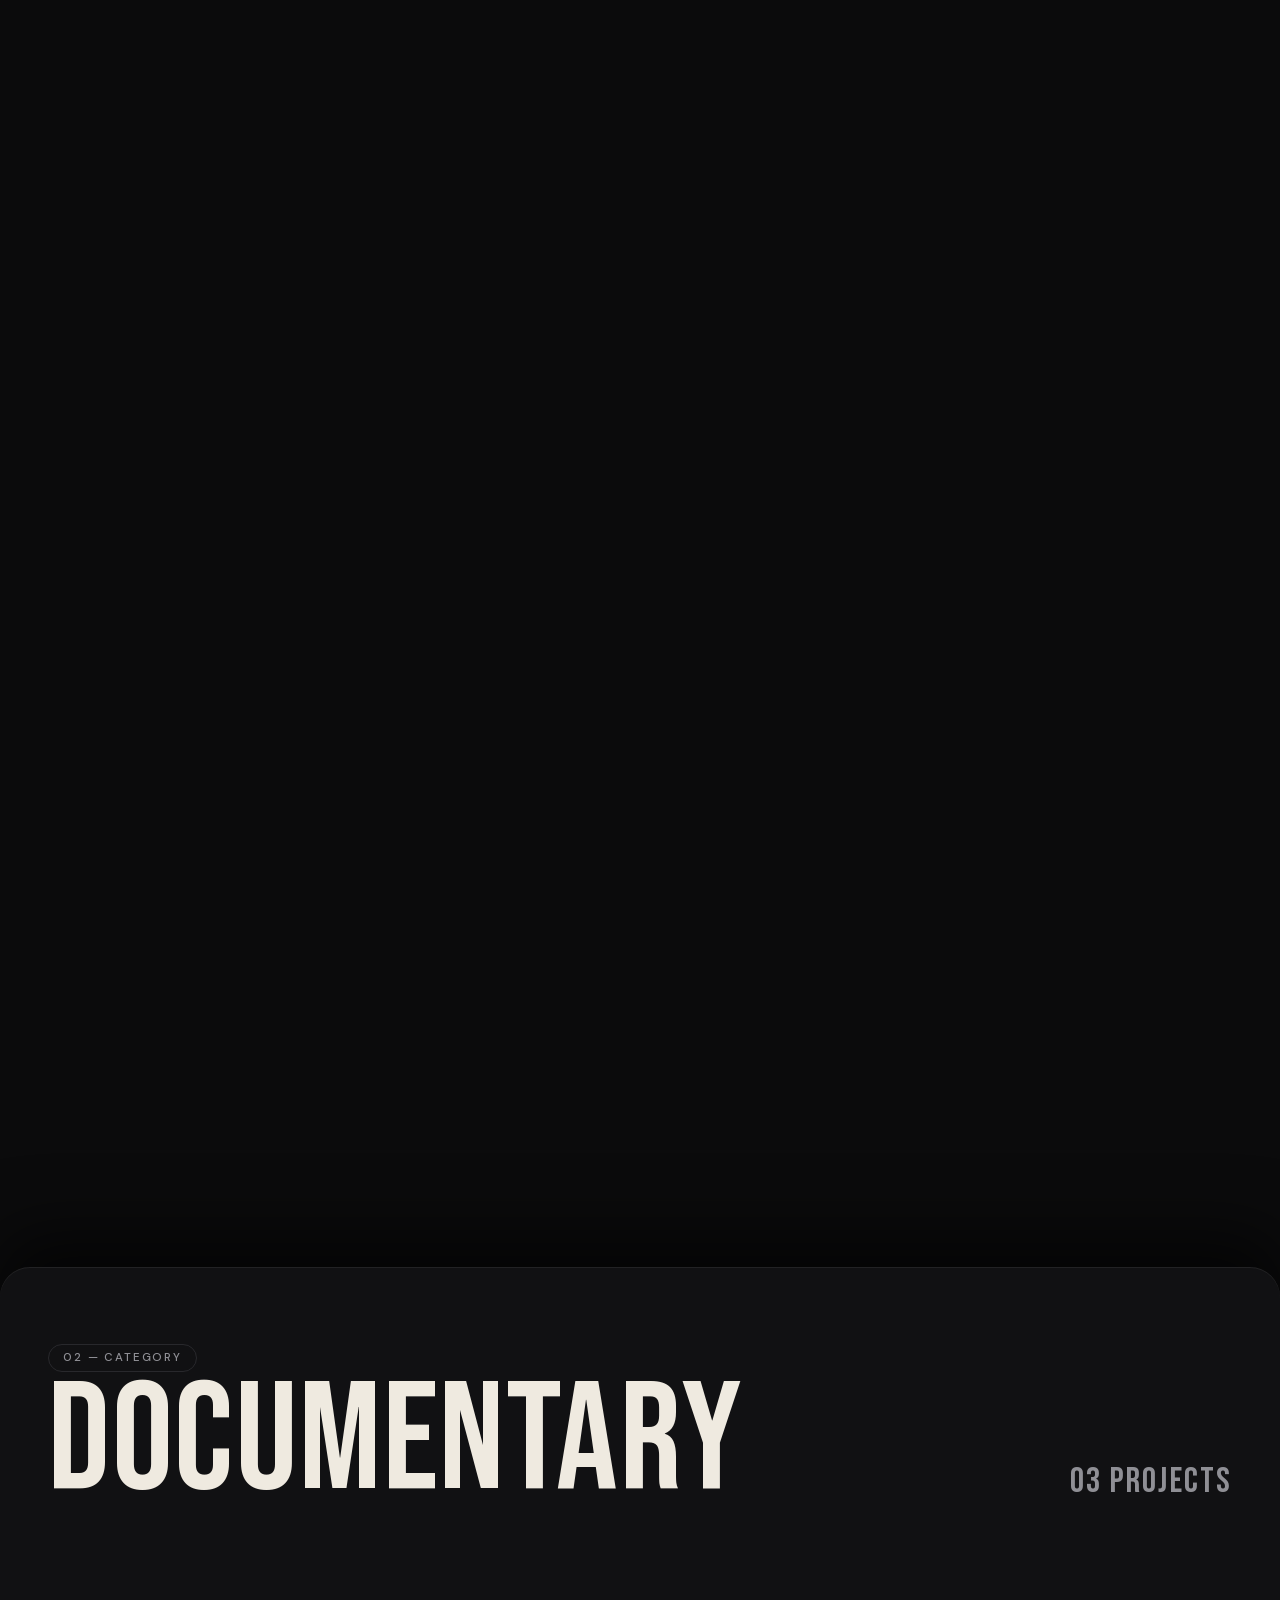
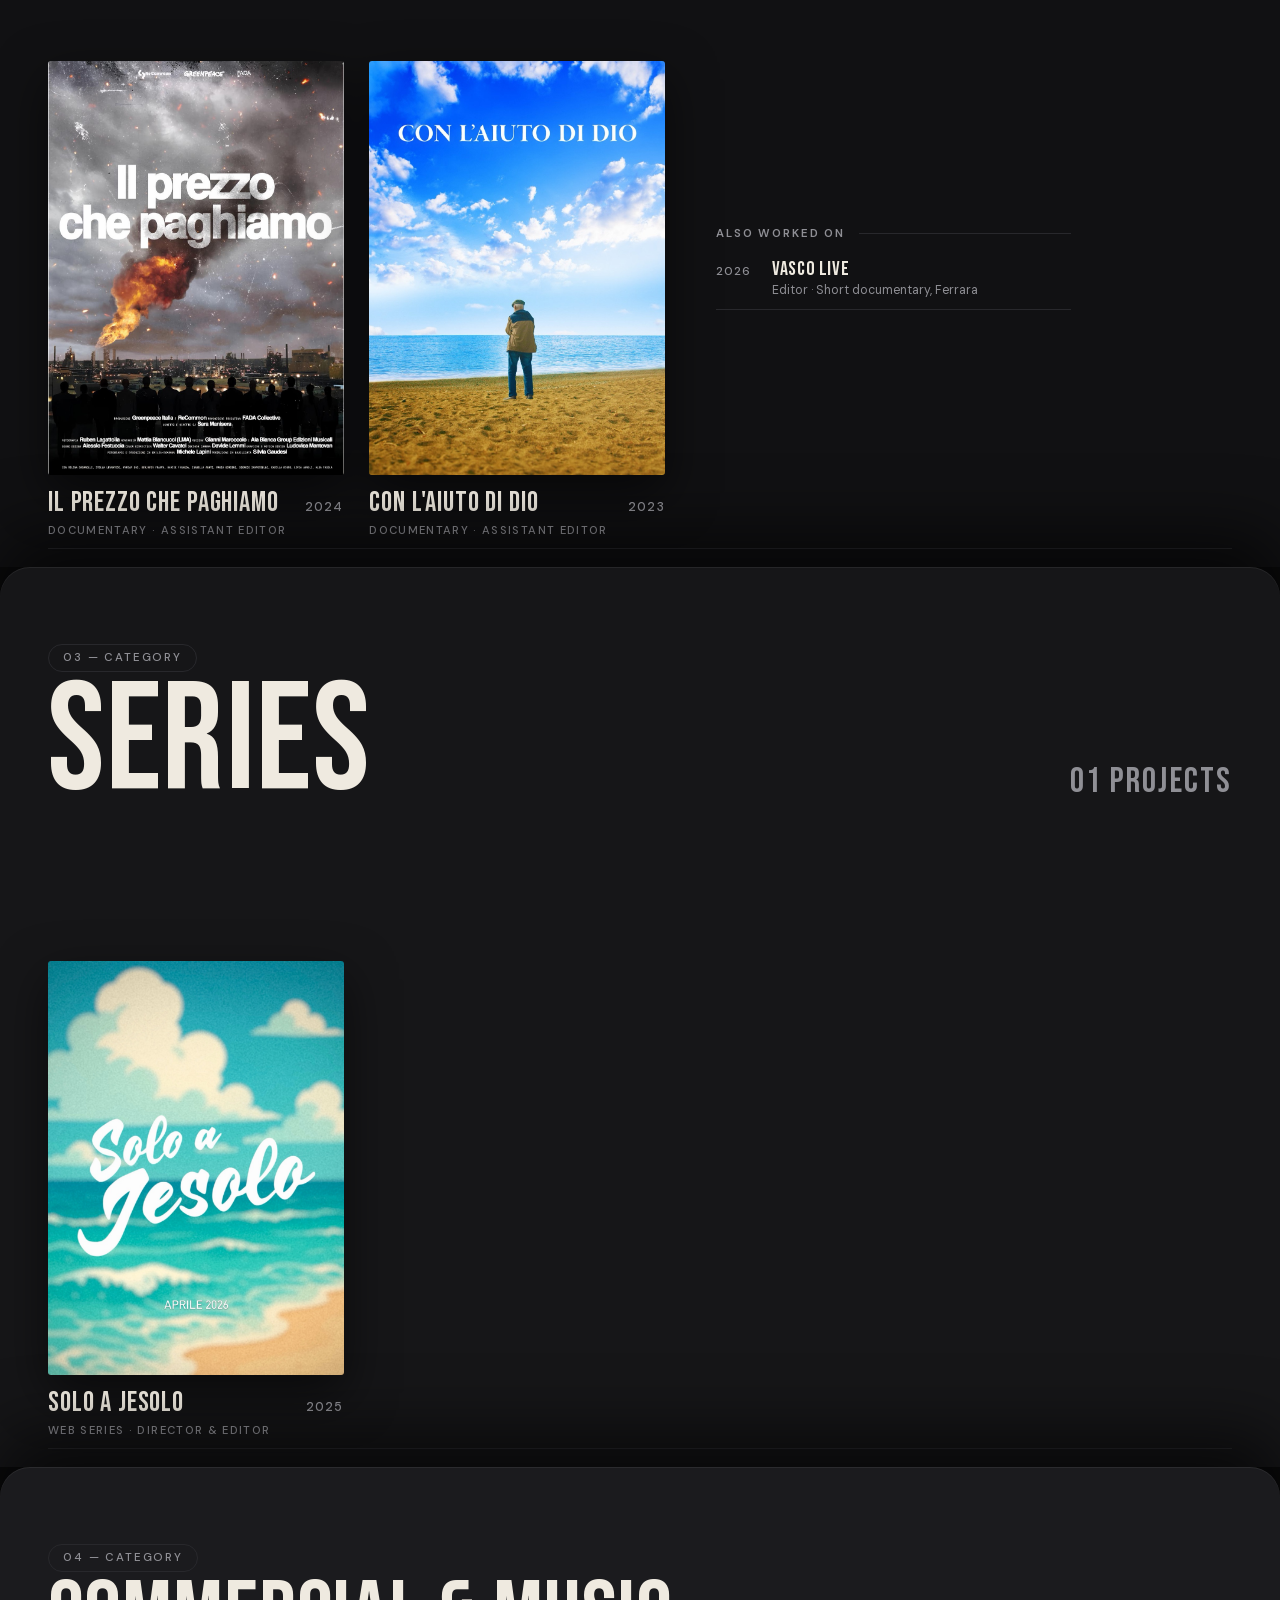
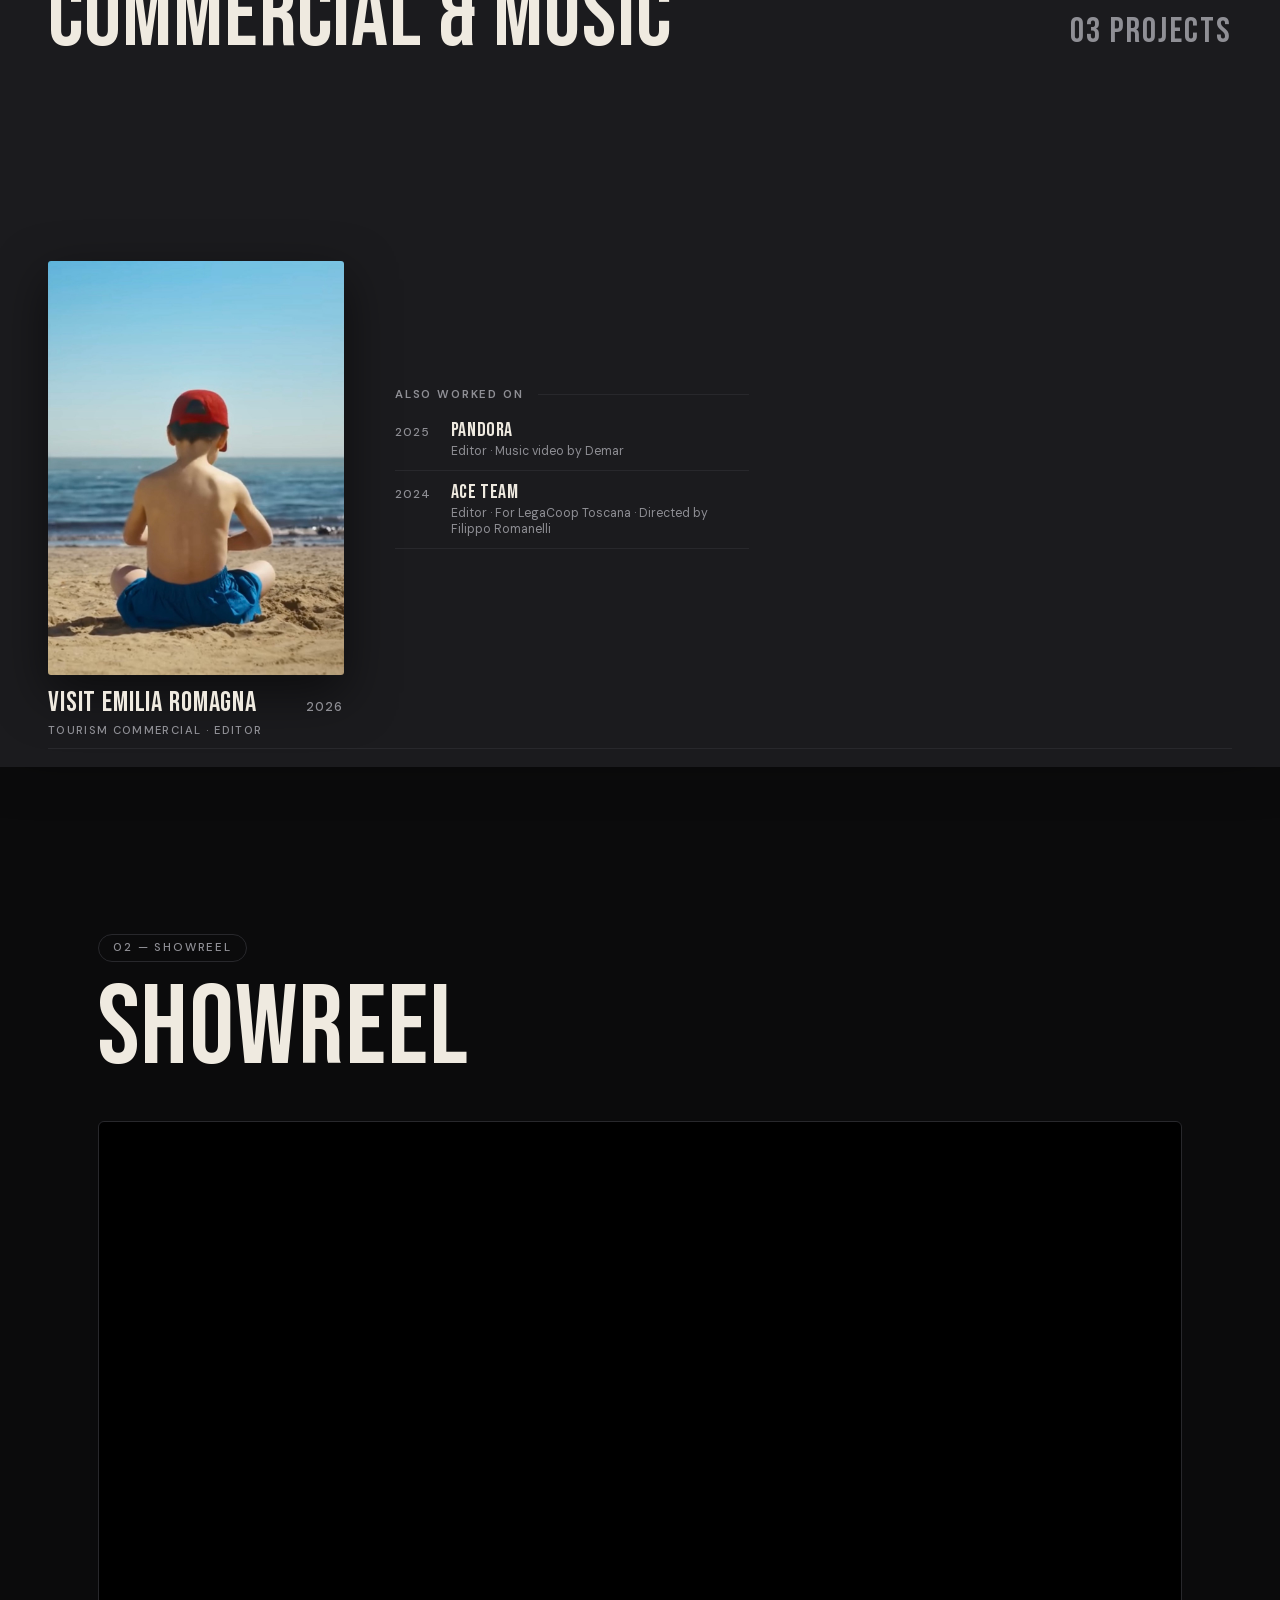
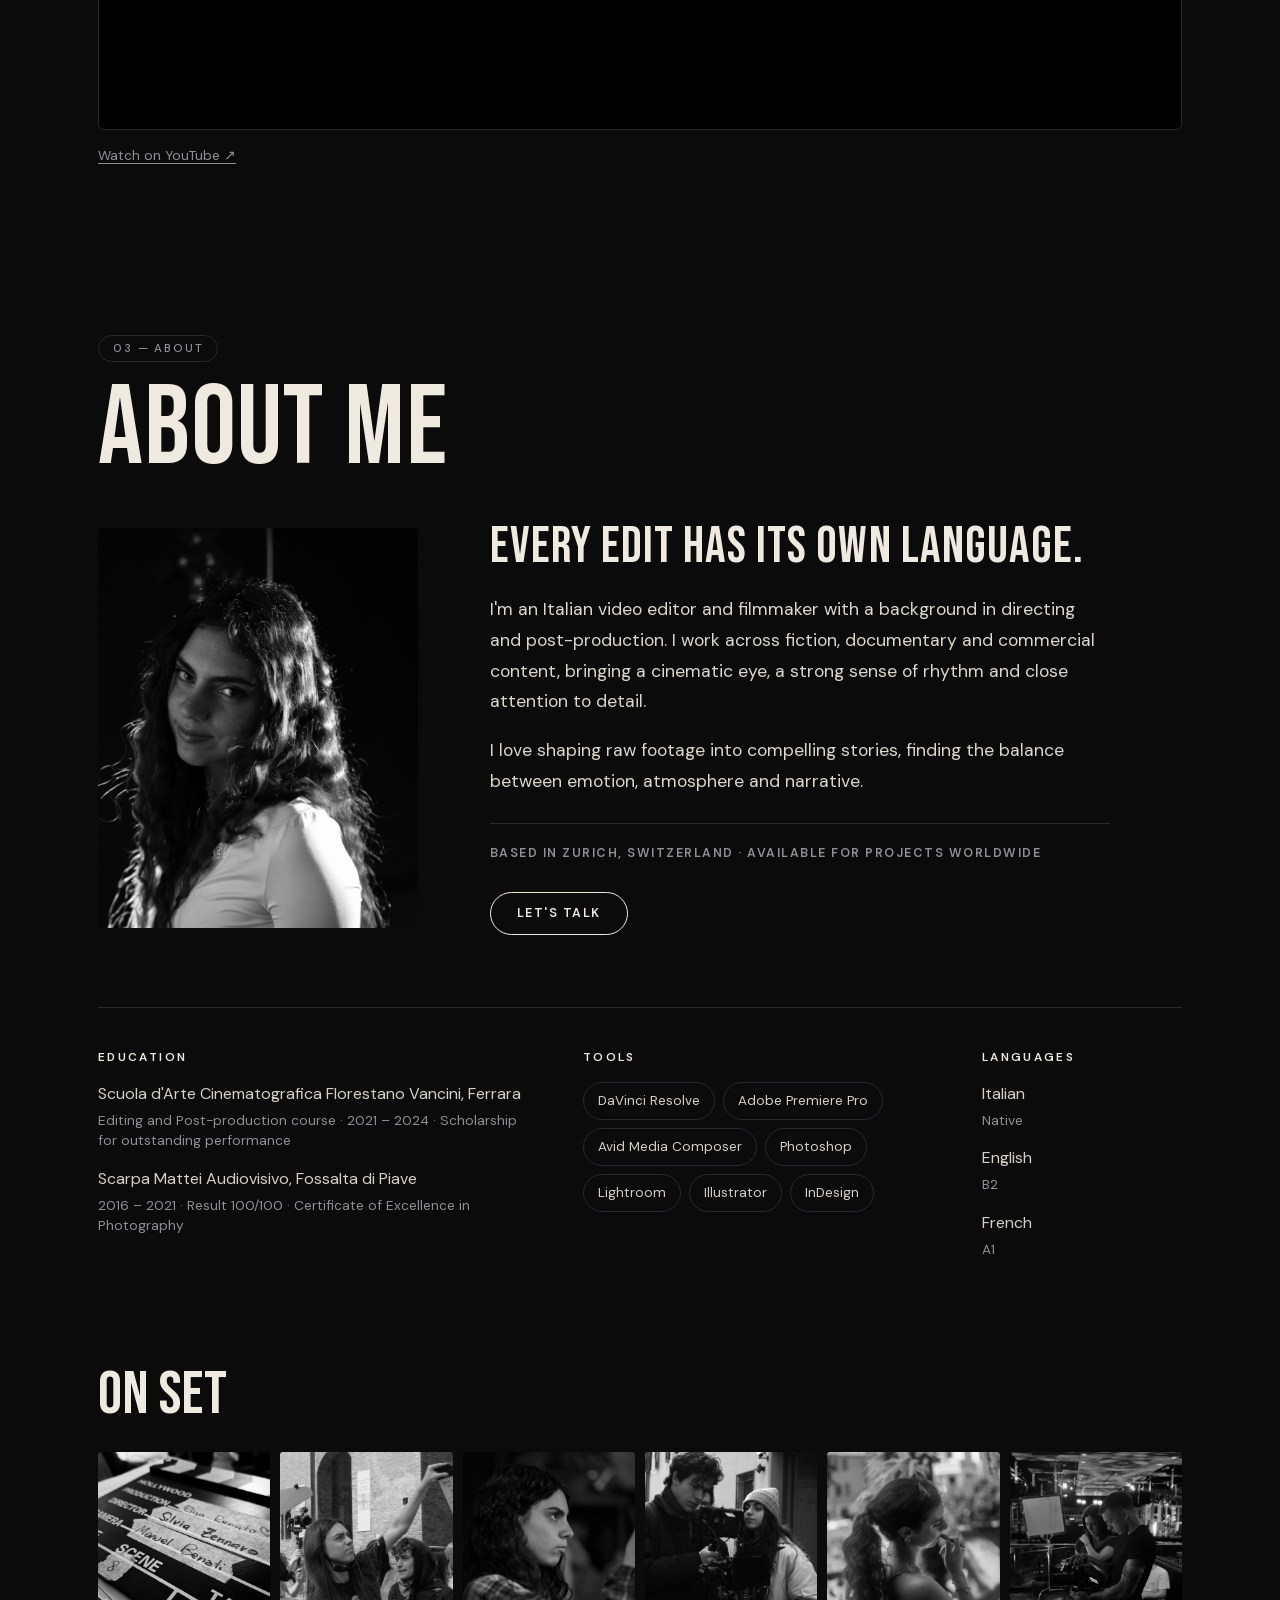
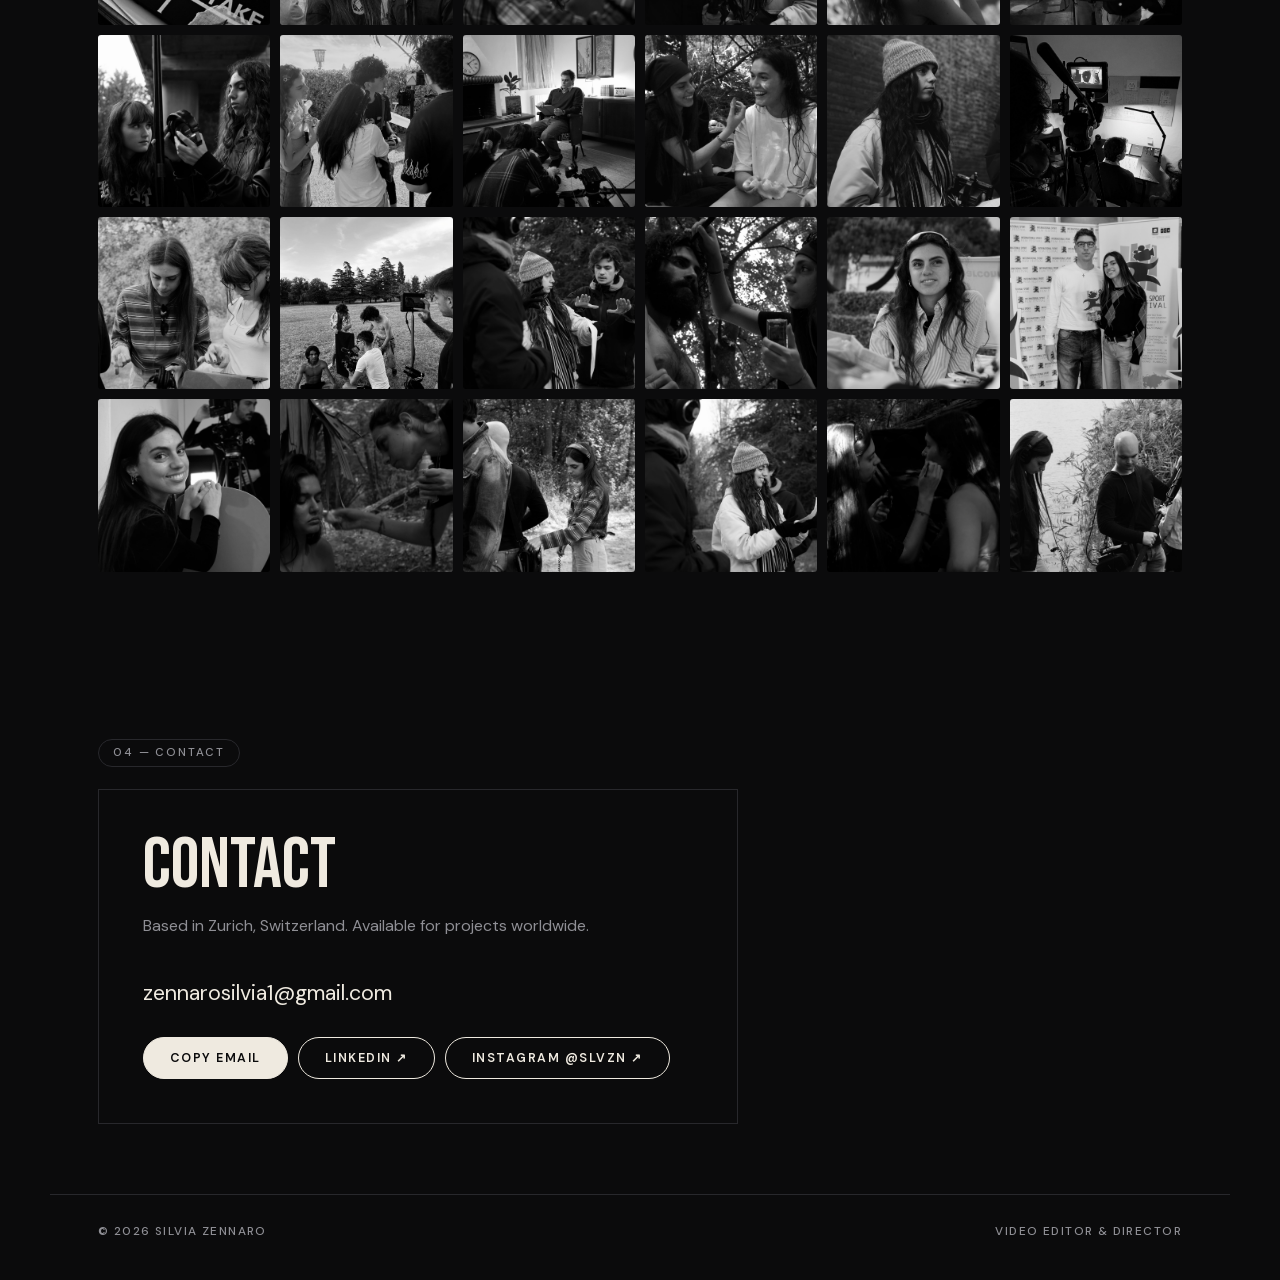
==== commit 05e5cfaa: "Add files via upload" ====
--- a/index.html
+++ b/index.html
@@ -7,7 +7,7 @@
   <meta name="description" content="Silvia Zennaro, Italian video editor and director based in Zurich. Fiction, documentary and commercial work. Available worldwide.">
   <meta name="theme-color" content="#0b0b0c">
   <link rel="preload" href="fonts/bebas-neue.woff2" as="font" type="font/woff2" crossorigin>
-  <link rel="stylesheet" href="style.css?v=3">
+  <link rel="stylesheet" href="style.css?v=4">
   <script>document.documentElement.classList.add('js');</script>
 </head>
 <body>
@@ -265,14 +265,14 @@
       <section class="sec contact" id="contact">
         <div class="head-wrap">
           <span class="chip rv">04 — Contact</span>
-          <p class="big rv">Contact</p>
-          <p class="rv">Based in Zurich, Switzerland. Available for projects worldwide.</p>
-          <div class="contact-mail rv">
+          <div class="contact-box rv">
+            <p class="big">Contact</p>
+            <p>Based in Zurich, Switzerland. Available for projects worldwide.</p>
             <a class="mail" href="mailto:zennarosilvia1@gmail.com">zennarosilvia1@gmail.com</a>
             <div class="contact-actions">
               <button type="button" class="btn solid" id="copy-mail" data-mail="zennarosilvia1@gmail.com">Copy email</button>
               <a class="btn" href="https://www.linkedin.com/in/silviazennaro" target="_blank" rel="noopener">LinkedIn &#8599;</a>
-              <a class="btn" href="https://youtu.be/8YOSUMAj_lc" target="_blank" rel="noopener">Showreel &#8599;</a>
+              <a class="btn" href="https://www.instagram.com/slvzn/" target="_blank" rel="noopener">Instagram @slvzn &#8599;</a>
             </div>
           </div>
         </div>
--- a/style.css
+++ b/style.css
@@ -370,10 +370,11 @@
 .reel iframe { display: block; width: 100%; height: 100%; border: 0; }
 .reel-link { margin: 14px 0 0; font-size: .86rem; } .reel-link a { color: var(--muted); }
 
-/* contact: the address and a few links */
-.contact-mail { margin-top: 44px; padding-top: 36px; border-top: 1px solid var(--line); }
-.contact-mail .mail { display: inline-block; max-width: 100%; color: var(--text); text-decoration: none; font: 400 clamp(1.3rem, 5vw, 3.4rem)/1.2 var(--sans); overflow-wrap: anywhere; }
-.contact-mail .mail:hover { text-decoration: underline; text-underline-offset: 8px; text-decoration-thickness: 1px; }
+/* contact: everything in one box */
+.contact-box { max-width: 640px; margin-top: 22px; padding: clamp(24px, 5vw, 44px); border: 1px solid var(--line); }
+.contact .contact-box .big { margin: 0 0 16px; color: var(--text); font-size: clamp(2.8rem, 7vw, 4.5rem); }
+.contact-box .mail { display: inline-block; max-width: 100%; margin-top: 24px; color: var(--text); text-decoration: none; font: 400 clamp(1.05rem, 3.6vw, 1.35rem)/1.3 var(--sans); overflow-wrap: anywhere; }
+.contact-box .mail:hover { text-decoration: underline; text-underline-offset: 6px; text-decoration-thickness: 1px; }
 .contact-actions { display: flex; flex-wrap: wrap; gap: 10px; margin-top: 28px; }
 button.btn { cursor: pointer; font-family: var(--sans); }
 
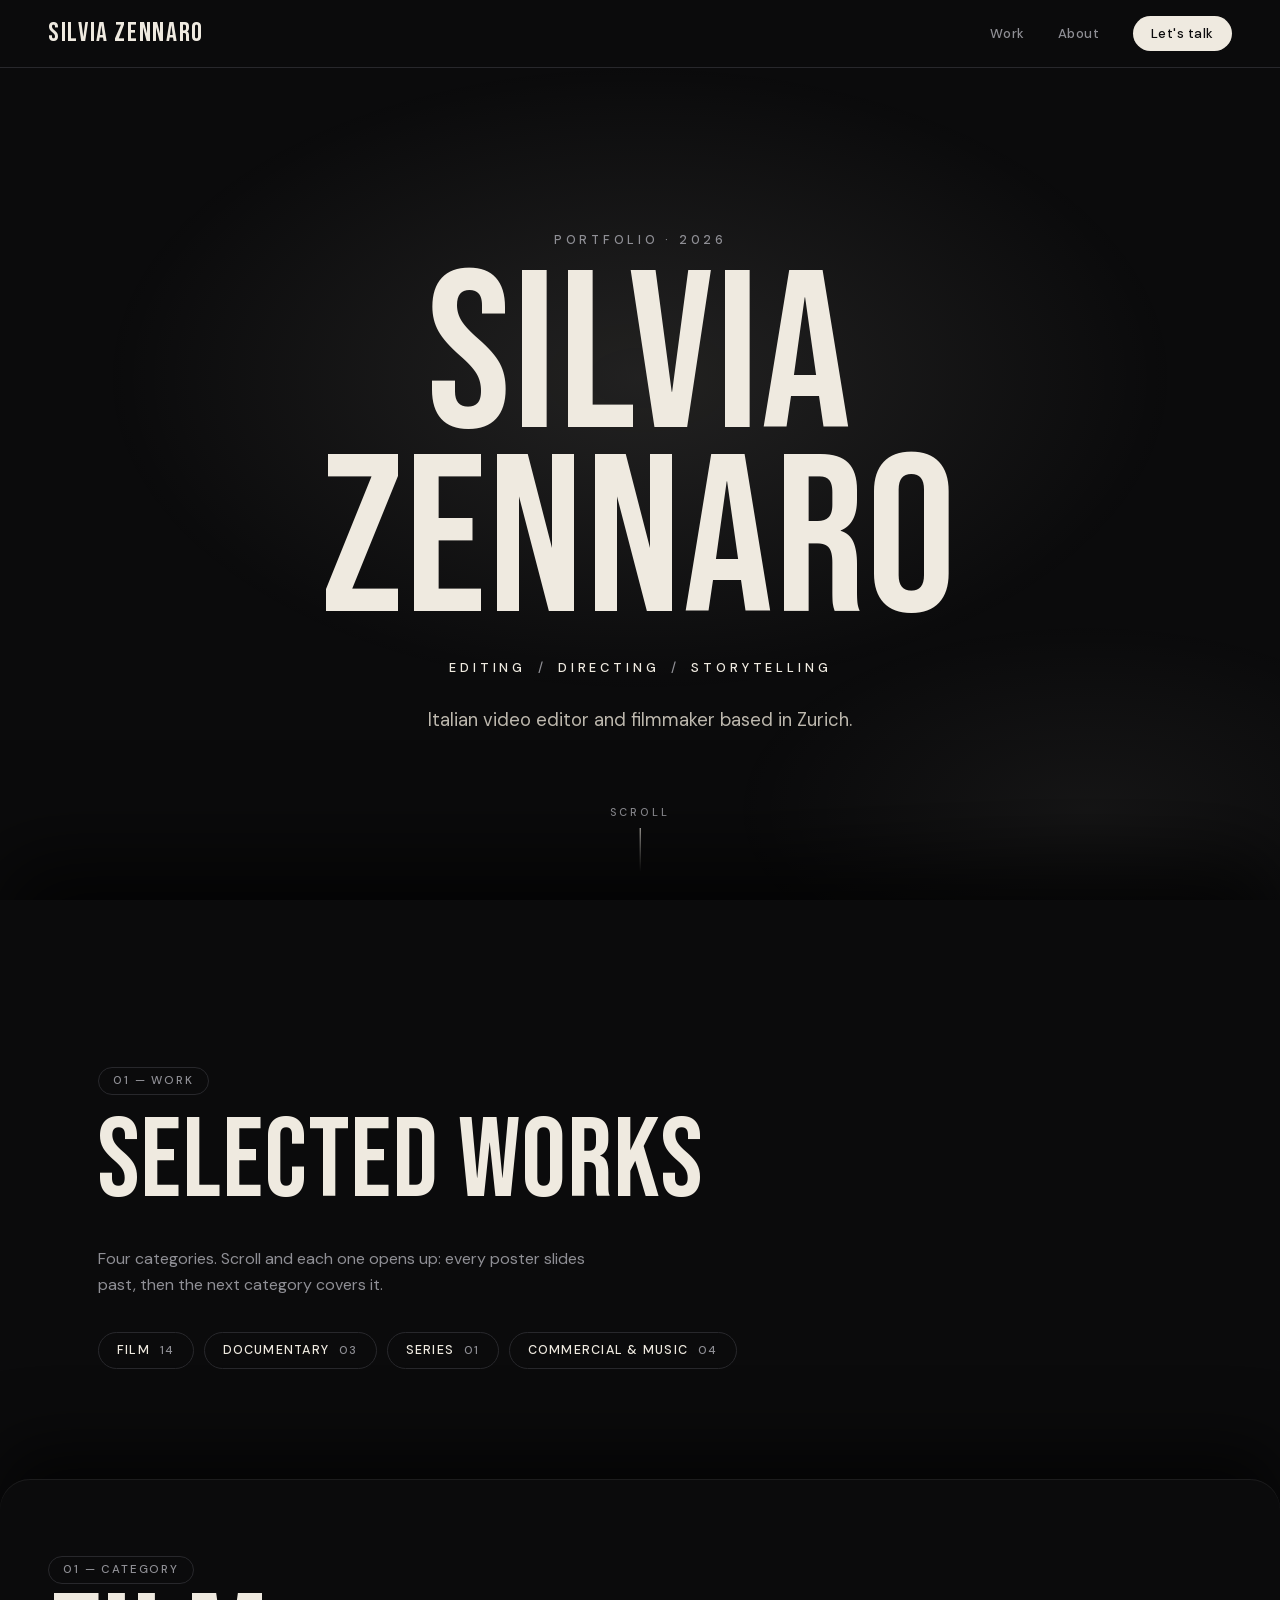
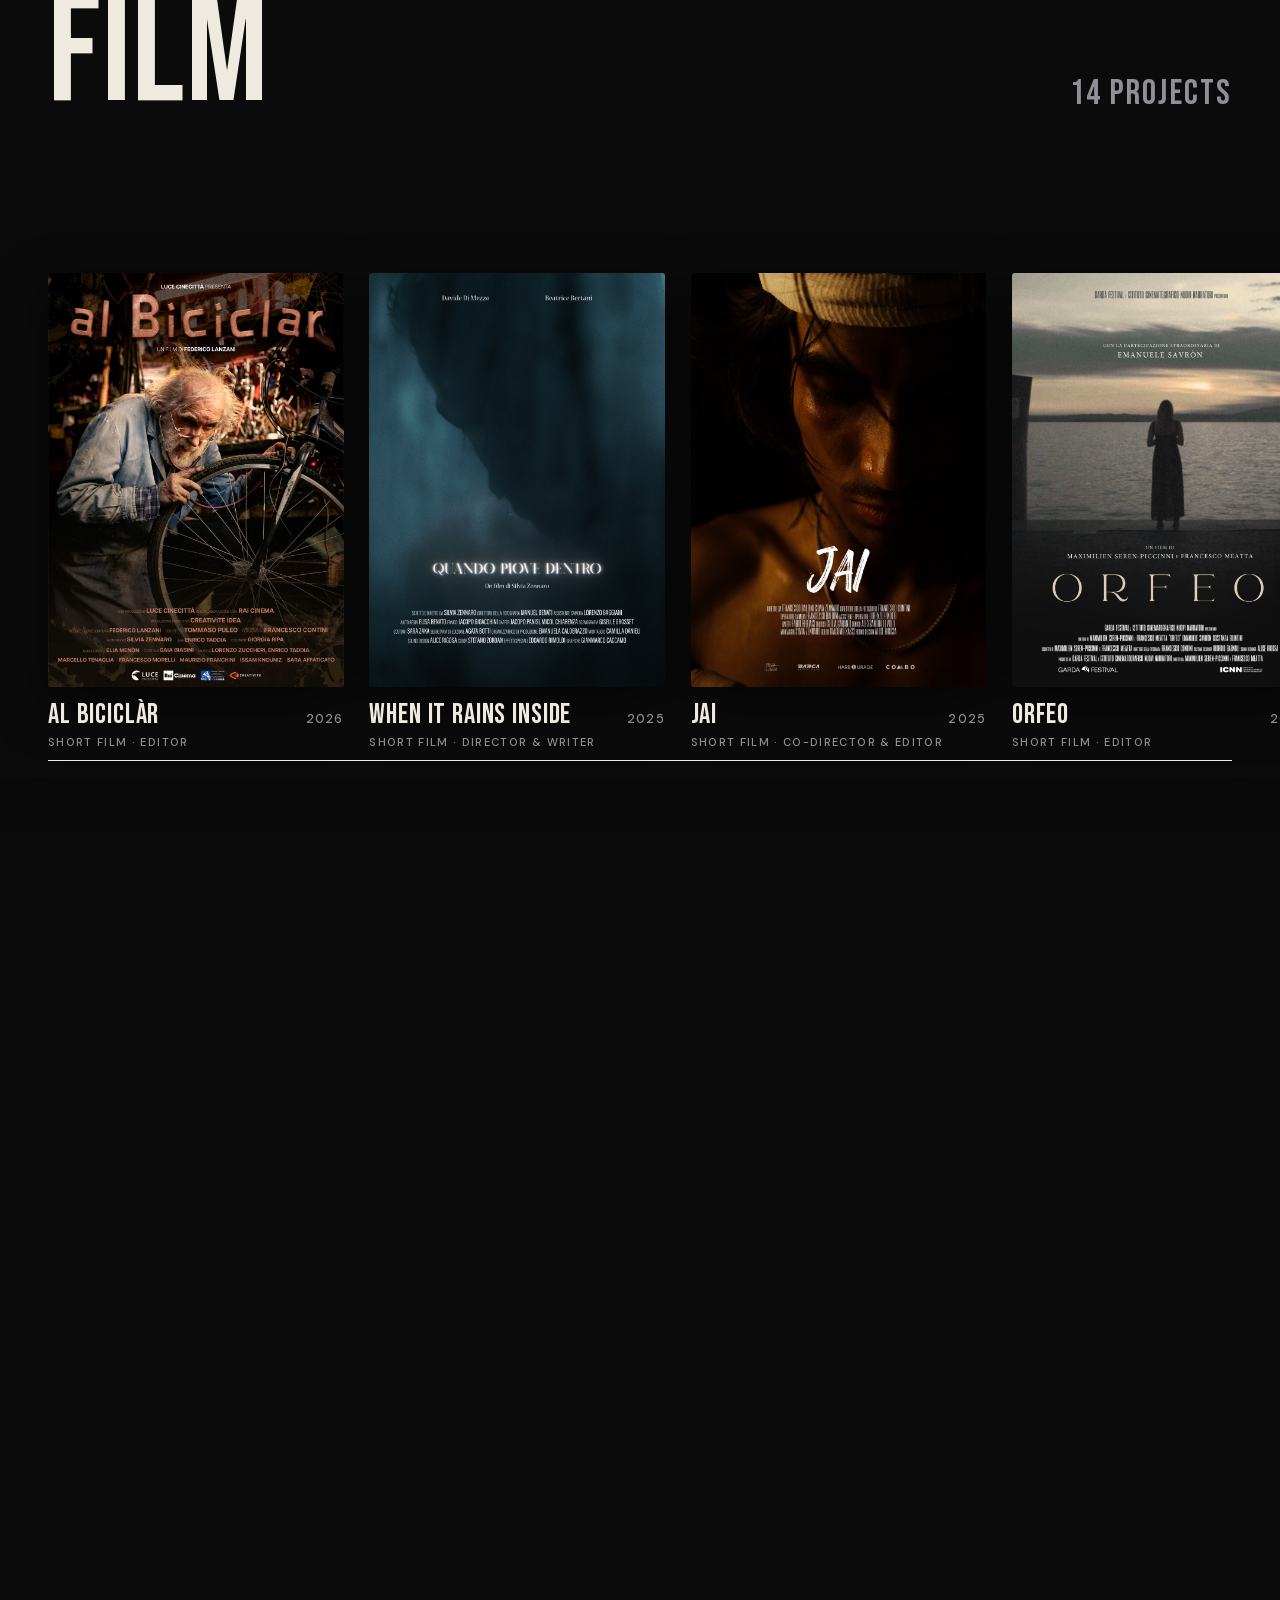
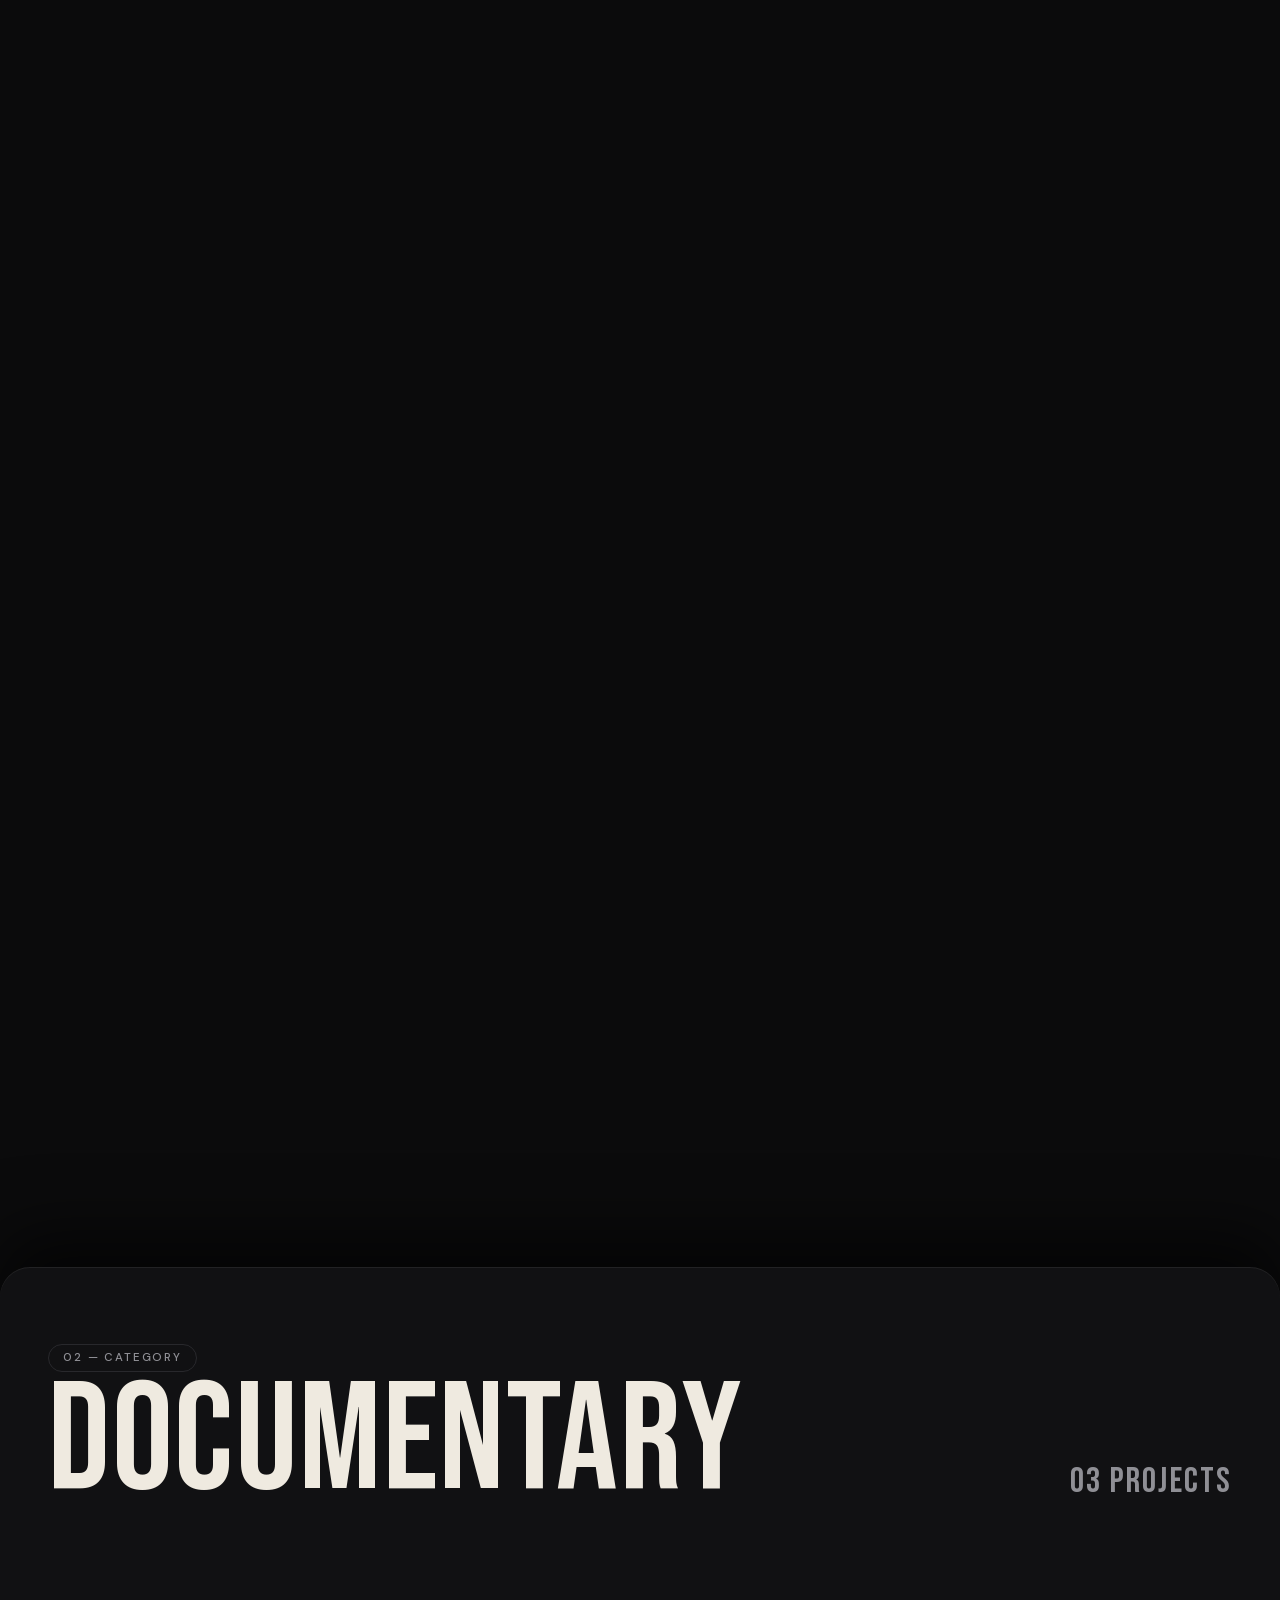
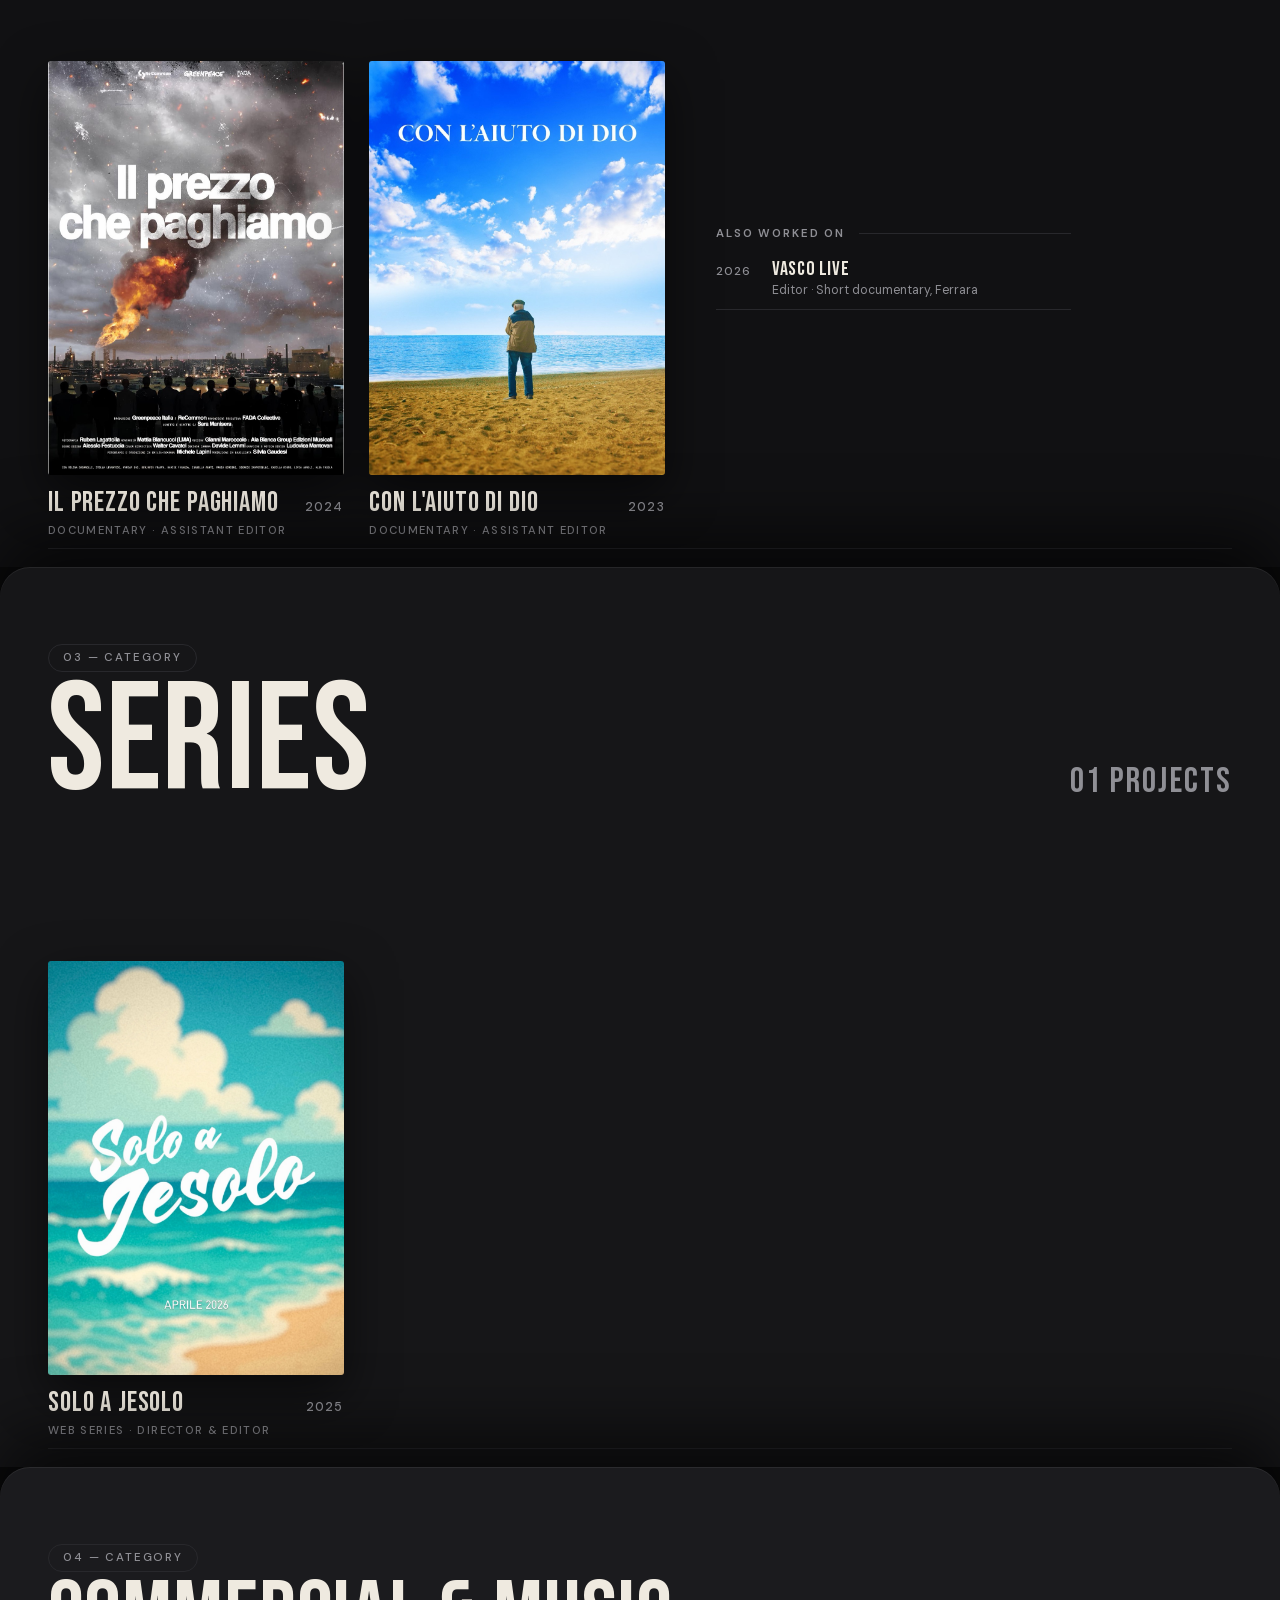
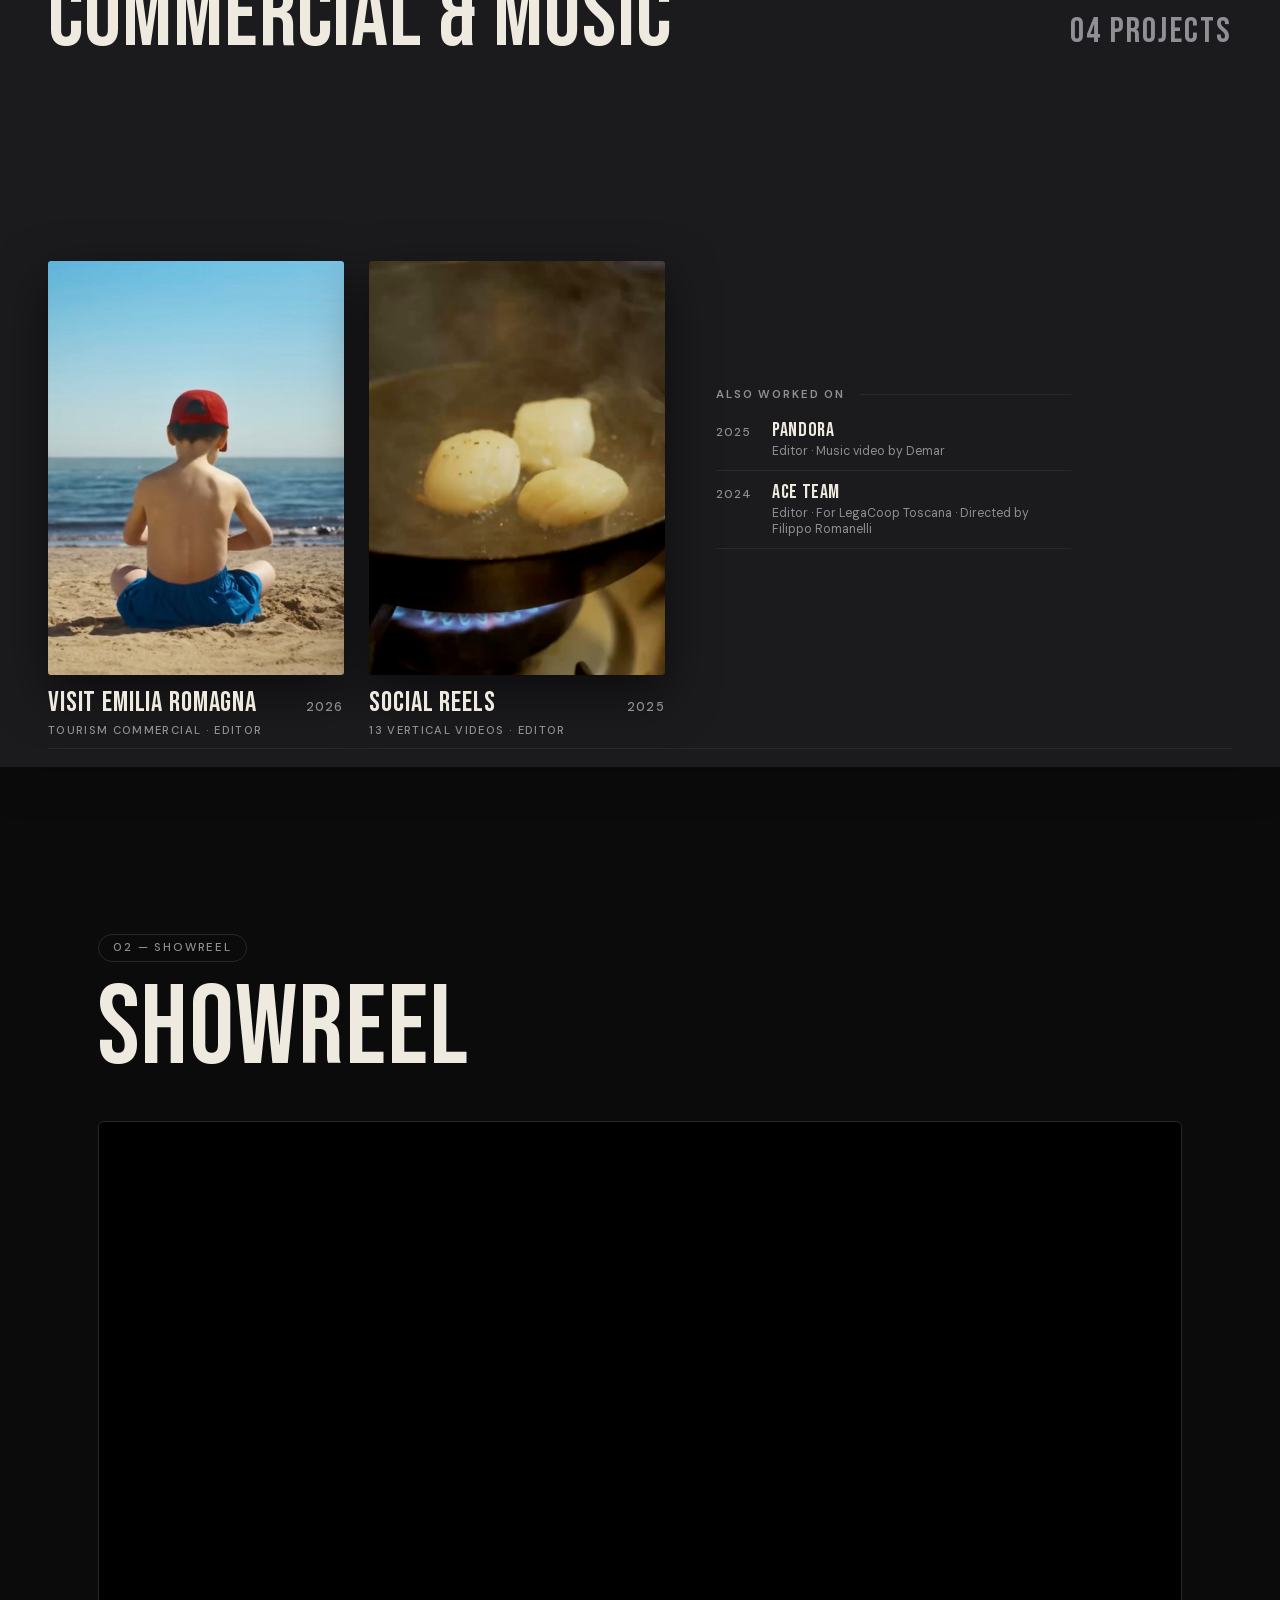
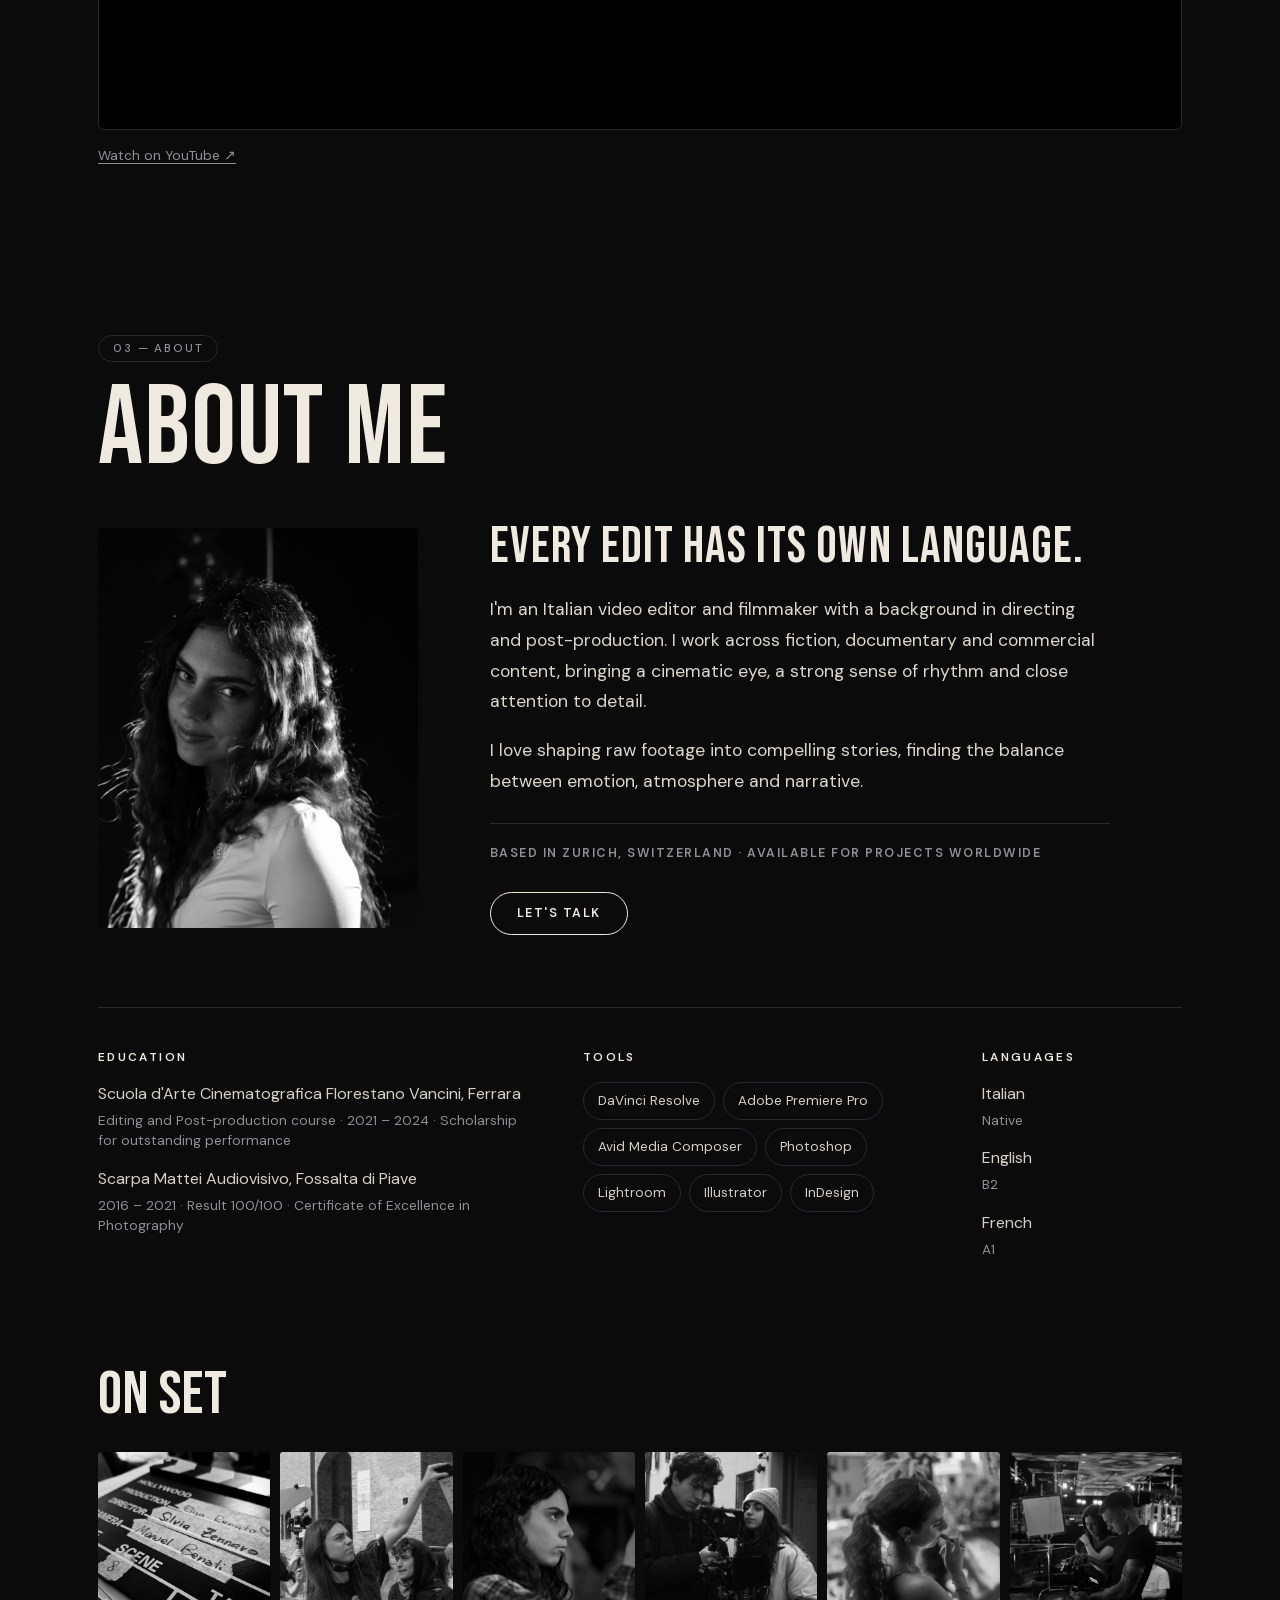
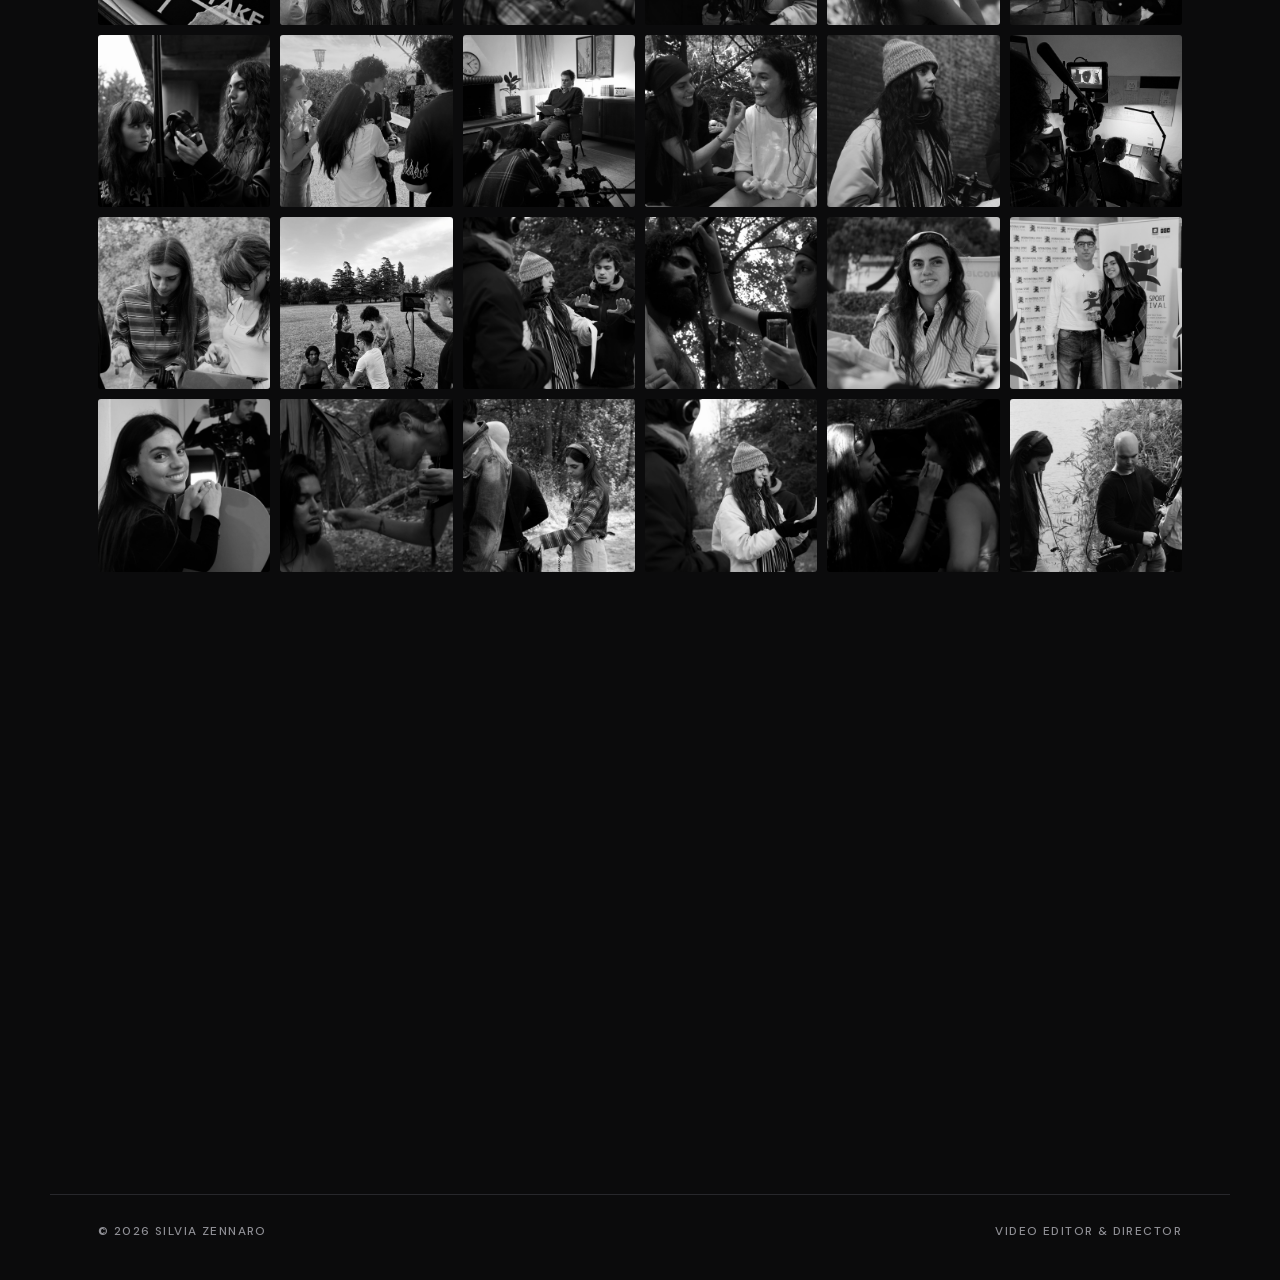
==== commit 80c891a3: "Add files via upload" ====
--- a/index.html
+++ b/index.html
@@ -7,7 +7,7 @@
   <meta name="description" content="Silvia Zennaro, Italian video editor and director based in Zurich. Fiction, documentary and commercial work. Available worldwide.">
   <meta name="theme-color" content="#0b0b0c">
   <link rel="preload" href="fonts/bebas-neue.woff2" as="font" type="font/woff2" crossorigin>
-  <link rel="stylesheet" href="style.css?v=4">
+  <link rel="stylesheet" href="style.css?v=5">
   <script>document.documentElement.classList.add('js');</script>
 </head>
 <body>
@@ -42,7 +42,7 @@
           <a href="#cat-film">Film <small>14</small></a>
           <a href="#cat-doc">Documentary <small>03</small></a>
           <a href="#cat-series">Series <small>01</small></a>
-          <a href="#cat-comm">Commercial &amp; Music <small>03</small></a>
+          <a href="#cat-comm">Commercial &amp; Music <small>04</small></a>
 
           </div>
         </div>
@@ -161,13 +161,18 @@
         <div class="stage">
           <div class="cat-top">
             <div><span class="chip">04 — Category</span><h2>Commercial &amp; Music</h2></div>
-            <div class="count">03 projects</div>
+            <div class="count">04 projects</div>
           </div>
           <div class="track">
           <a class="tcard" href="visit-emilia-romagna.html">
             <div class="ph"><img src="visit-emilia-romagna-poster.jpg?v=2" alt="Still from the Visit Emilia Romagna commercial" loading="lazy"></div>
             <div class="cap"><h3>Visit Emilia Romagna</h3><span class="yr">2026</span></div>
             <p class="meta">Tourism commercial · Editor</p>
+          </a>
+          <a class="tcard" href="social-reels.html">
+            <div class="ph"><img src="reel-cow-1.jpg" alt="Still from a social reel: scallops searing in a pan" loading="lazy"></div>
+            <div class="cap"><h3>Social Reels</h3><span class="yr">2025</span></div>
+            <p class="meta">13 vertical videos · Editor</p>
           </a>
           <div class="more">
             <h4>Also worked on</h4>
--- a/style.css
+++ b/style.css
@@ -392,3 +392,15 @@
 #lightbox button:hover { background: var(--text); color: var(--bg); }
 #lightbox .lb-close { margin-left: 6px; padding: 0 16px; font: 600 .72rem/1 var(--sans); letter-spacing: .12em; text-transform: uppercase; background: var(--text); color: var(--bg); }
 #lightbox .lb-count { min-width: 56px; margin: 0; text-align: center; font: 500 .76rem/1 var(--sans); letter-spacing: .12em; color: var(--muted); }
+
+/* social reels: a wall of vertical videos */
+.reels-head { margin-top: 28px; }
+.reels-head h3 { margin: 0 0 12px; font: 400 clamp(3rem, 9vw, 6.5rem)/.9 var(--display); text-transform: uppercase; }
+.reels-head p { margin: 0; color: var(--muted); }
+.reels { display: grid; grid-template-columns: repeat(2, minmax(0, 1fr)); gap: 28px 12px; margin: 36px 0 70px; }
+@media (min-width: 700px) { .reels { grid-template-columns: repeat(3, minmax(0, 1fr)); gap: 36px 20px; } }
+@media (min-width: 1000px) { .reels { grid-template-columns: repeat(4, minmax(0, 1fr)); } }
+.reels figure { margin: 0; }
+.reels video { display: block; width: 100%; aspect-ratio: 9 / 16; object-fit: cover; border-radius: 3px; background: #121214; }
+.reels h4 { margin: 12px 0 4px; color: var(--text); font: 400 1.35rem/1 var(--display); letter-spacing: .03em; text-transform: uppercase; }
+.reels figcaption p { margin: 0; font: 500 .7rem/1.4 var(--sans); letter-spacing: .12em; text-transform: uppercase; color: var(--muted); }
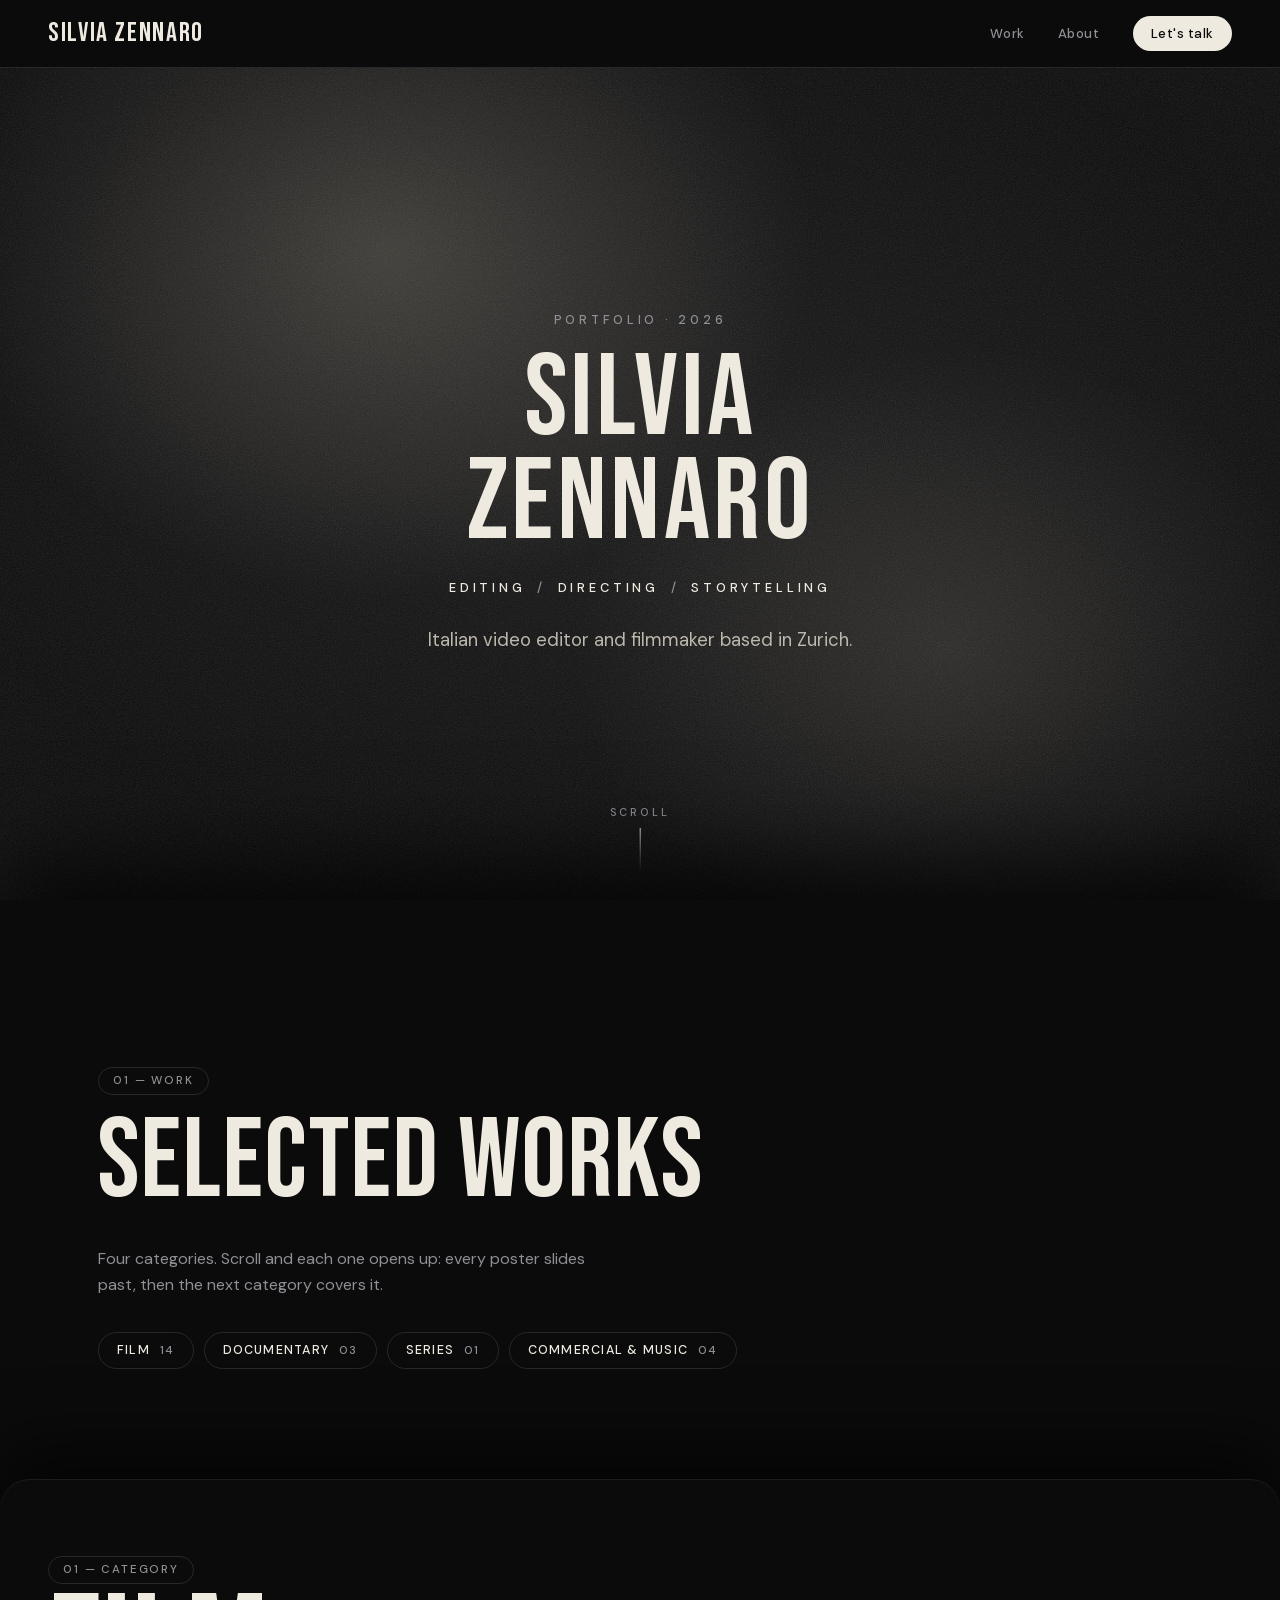
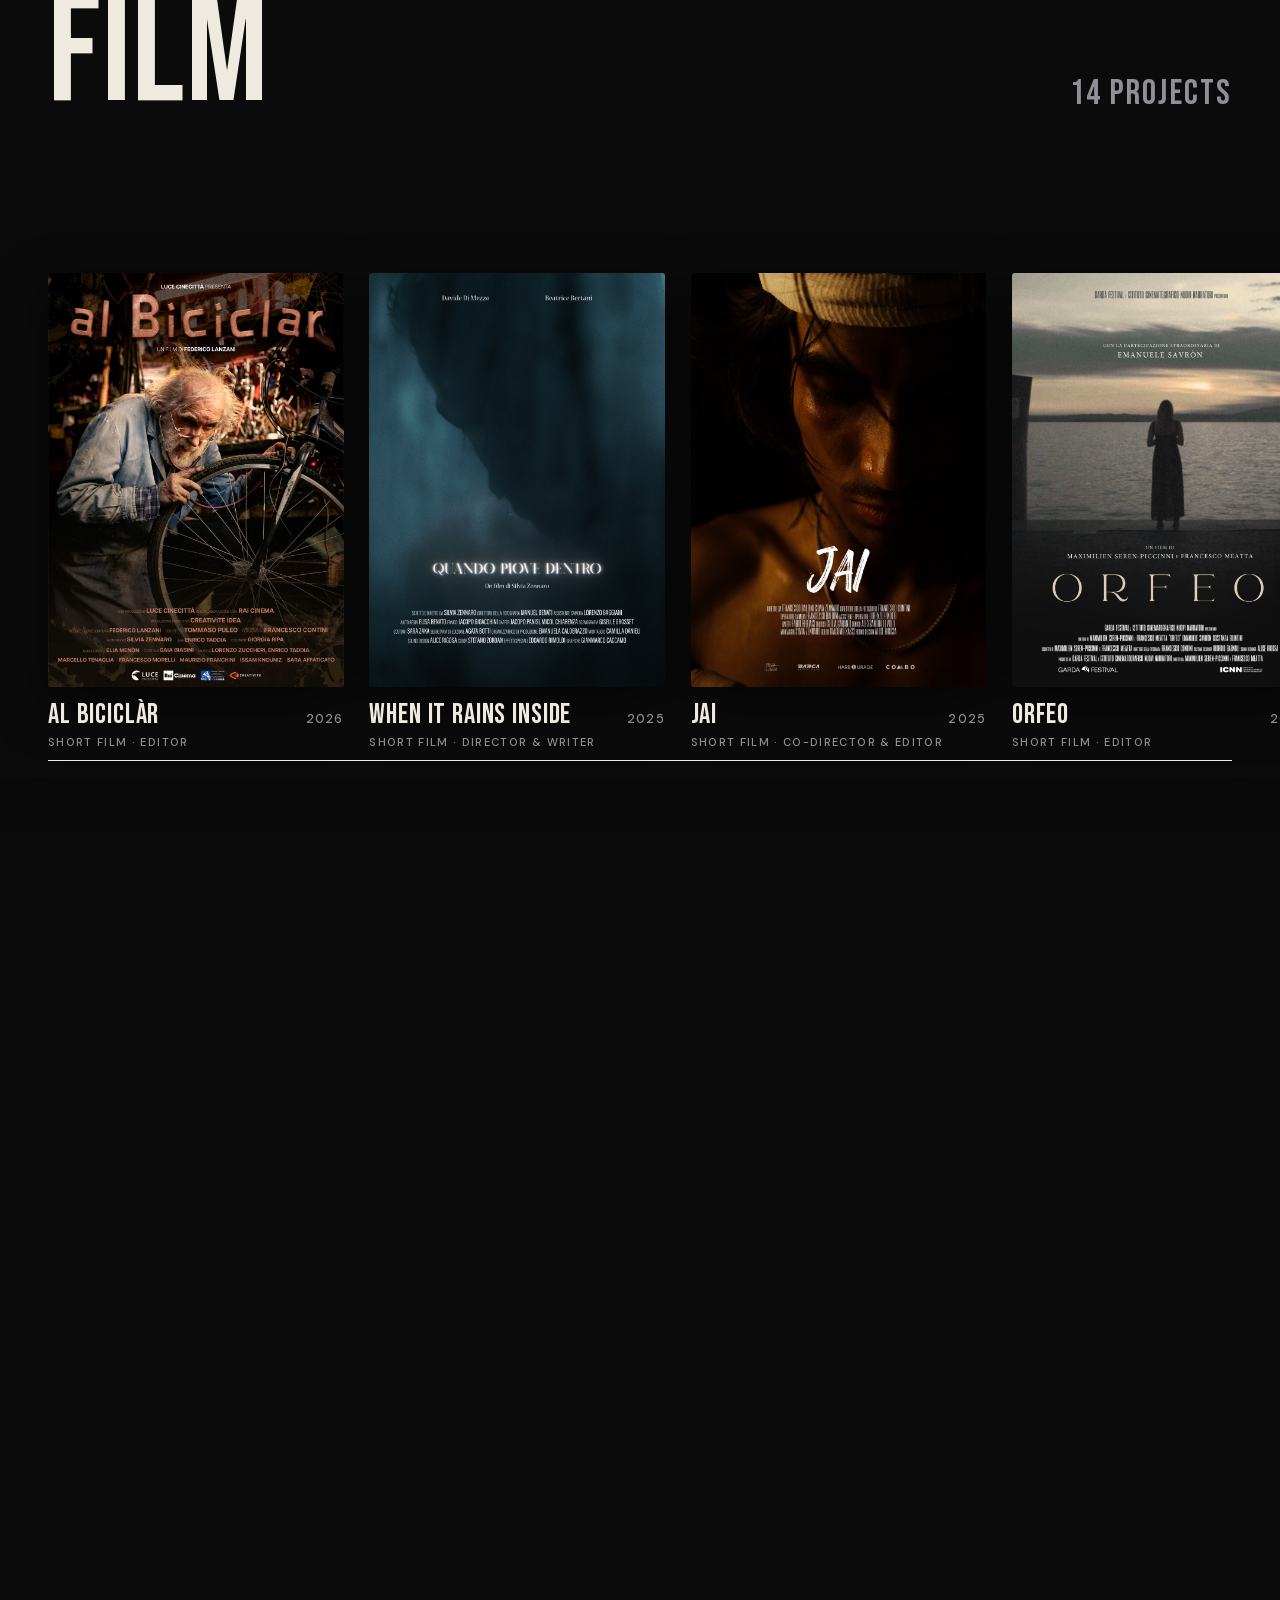
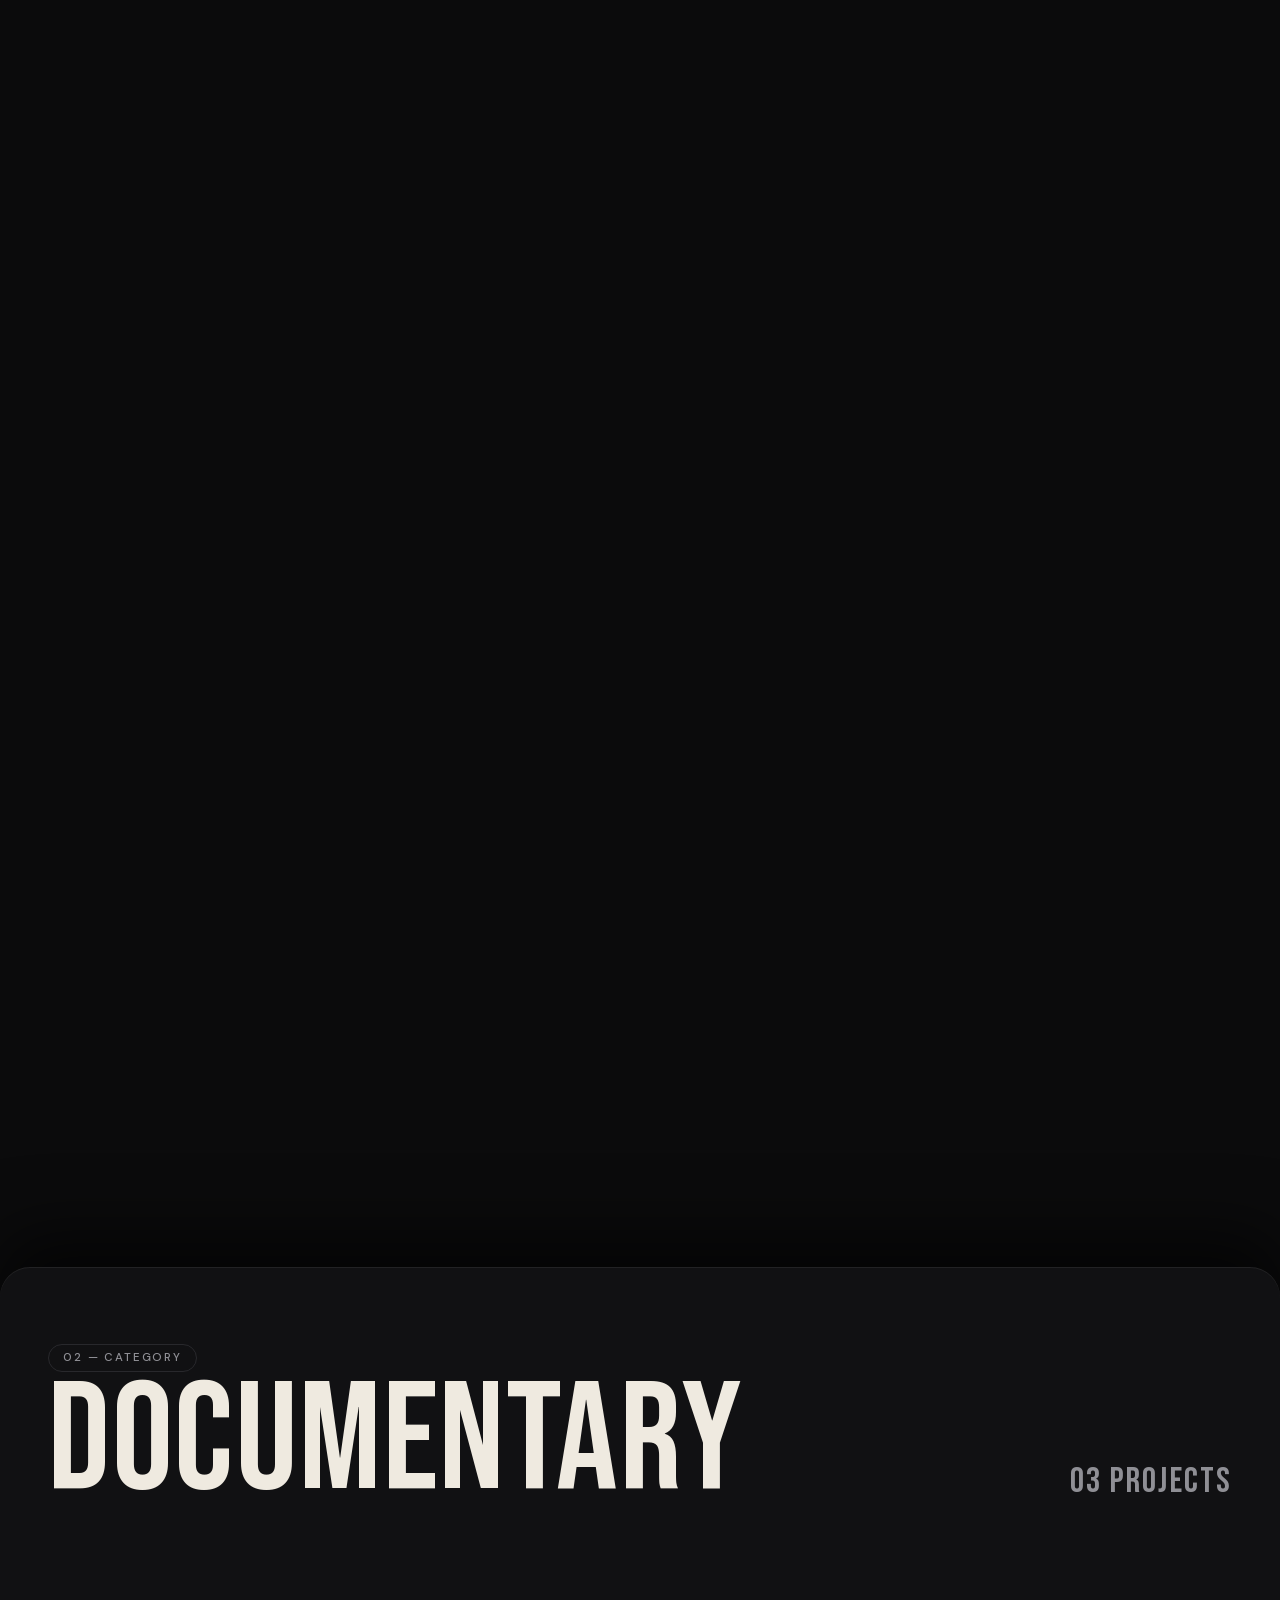
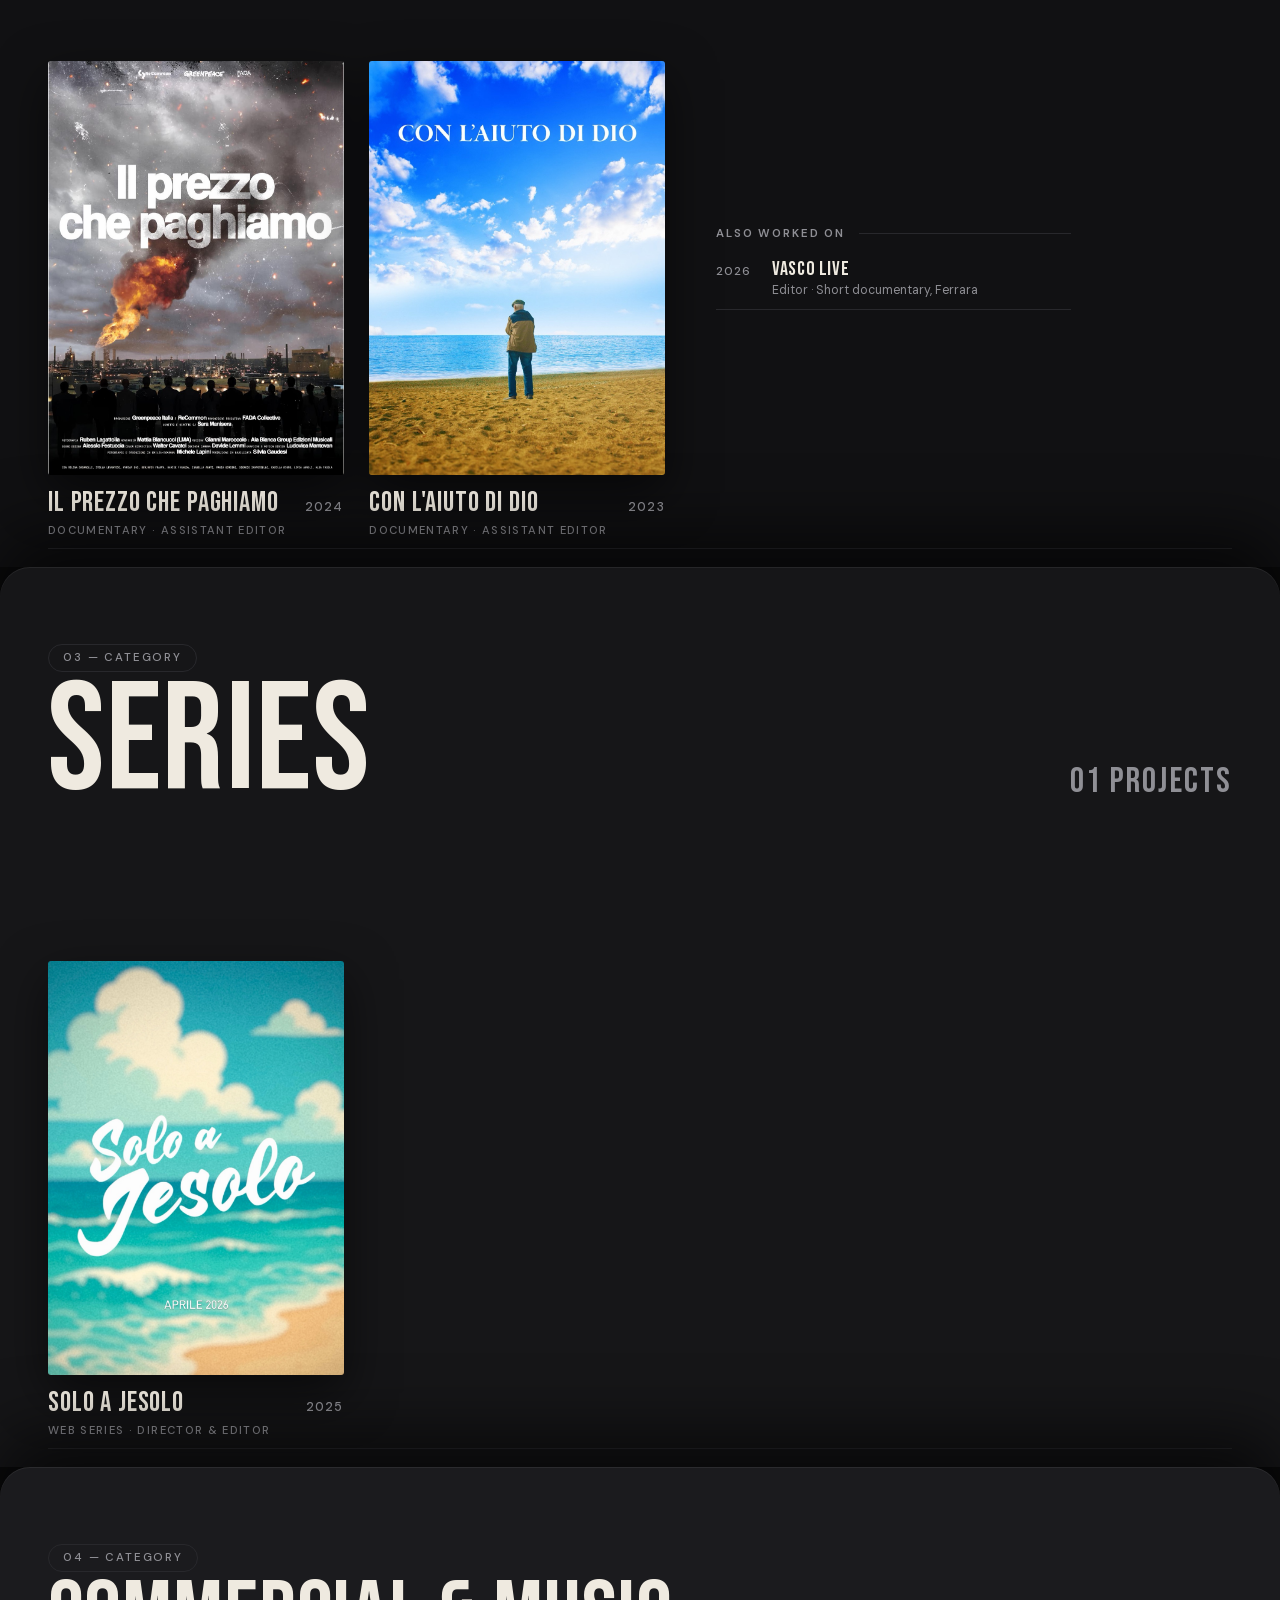
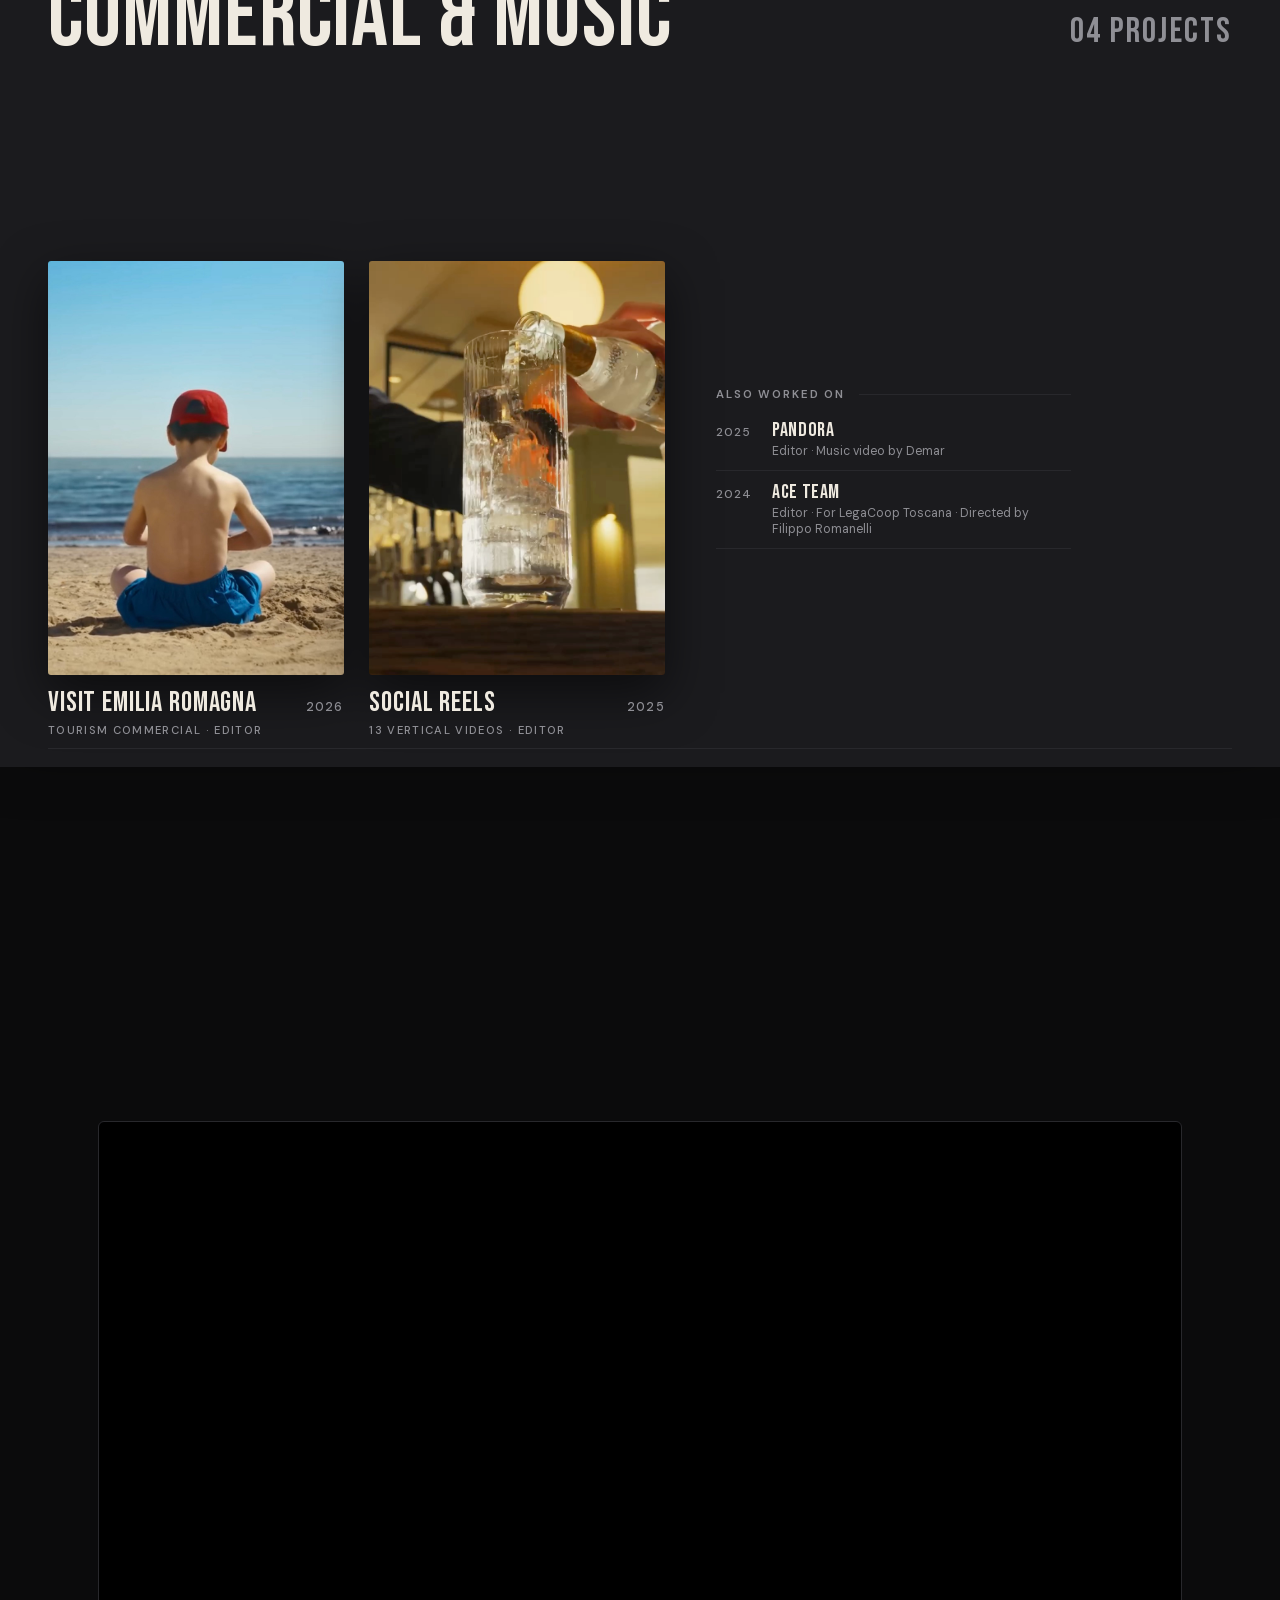
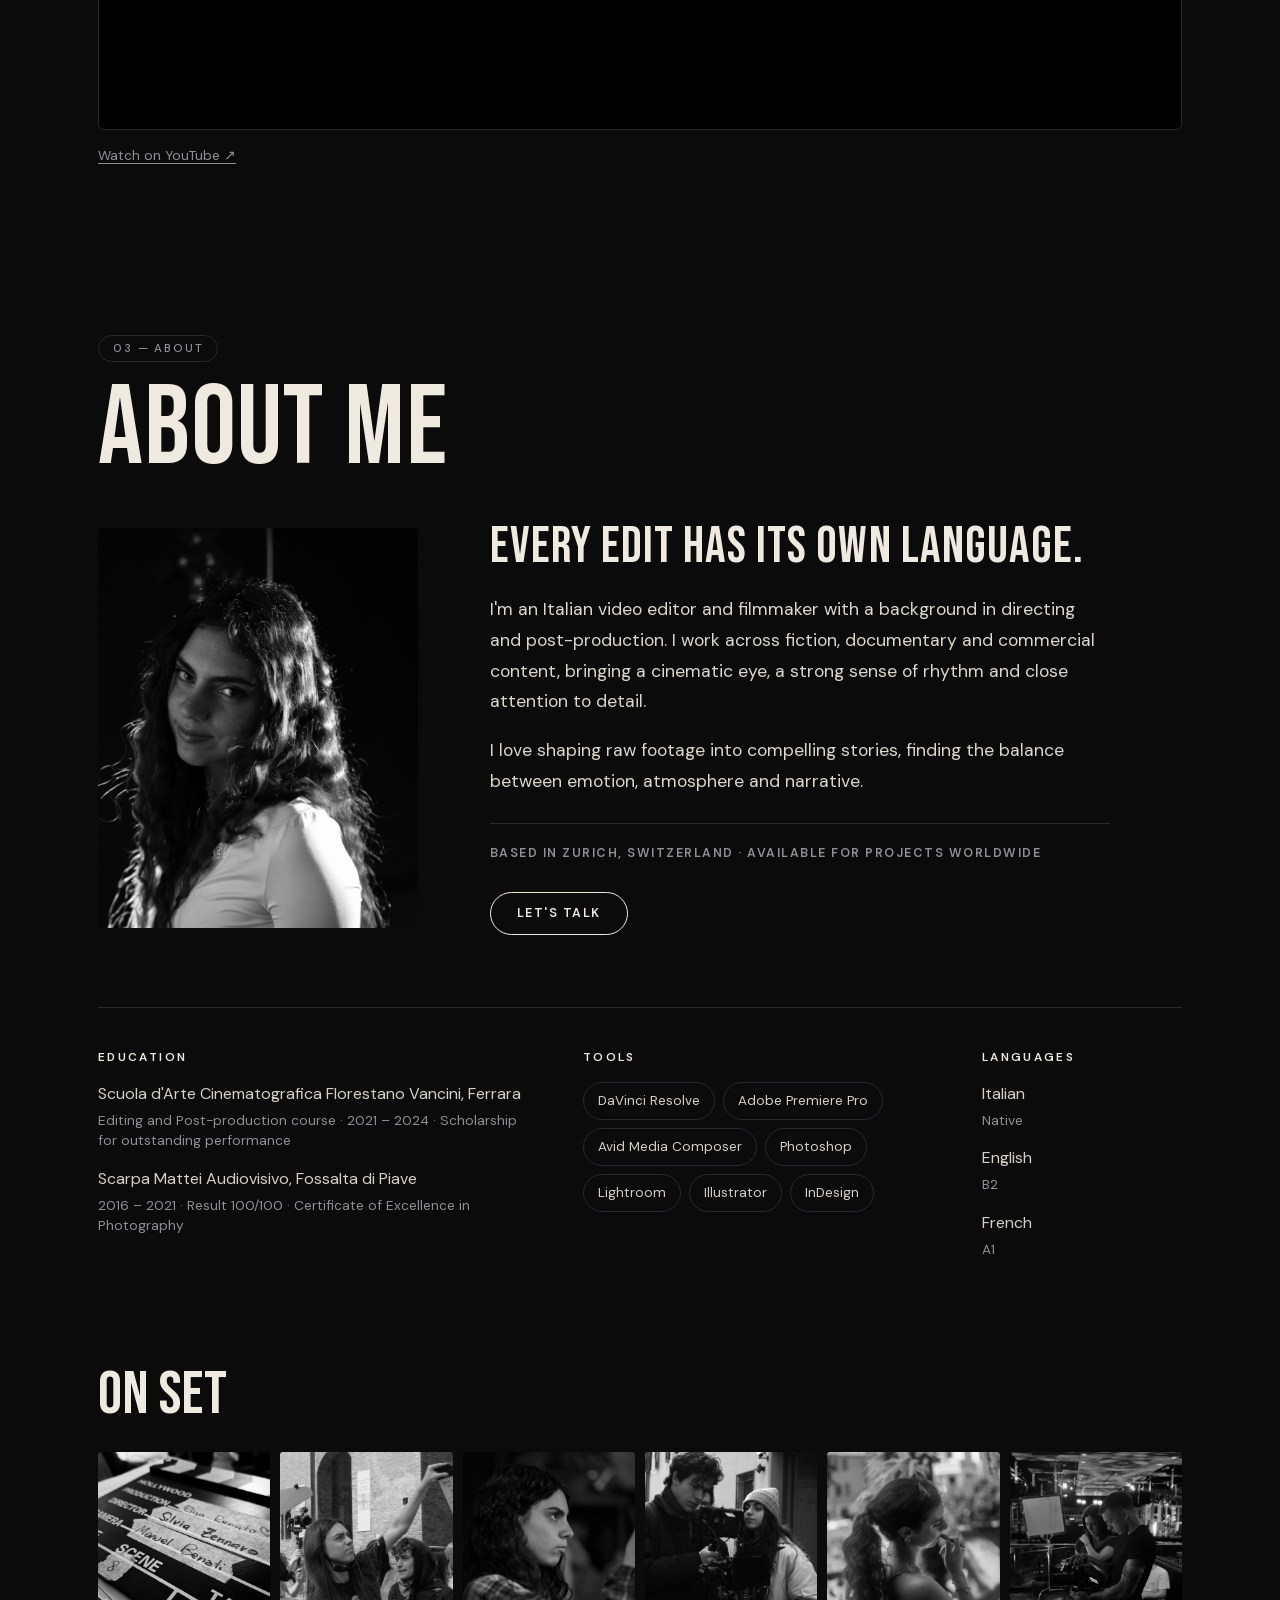
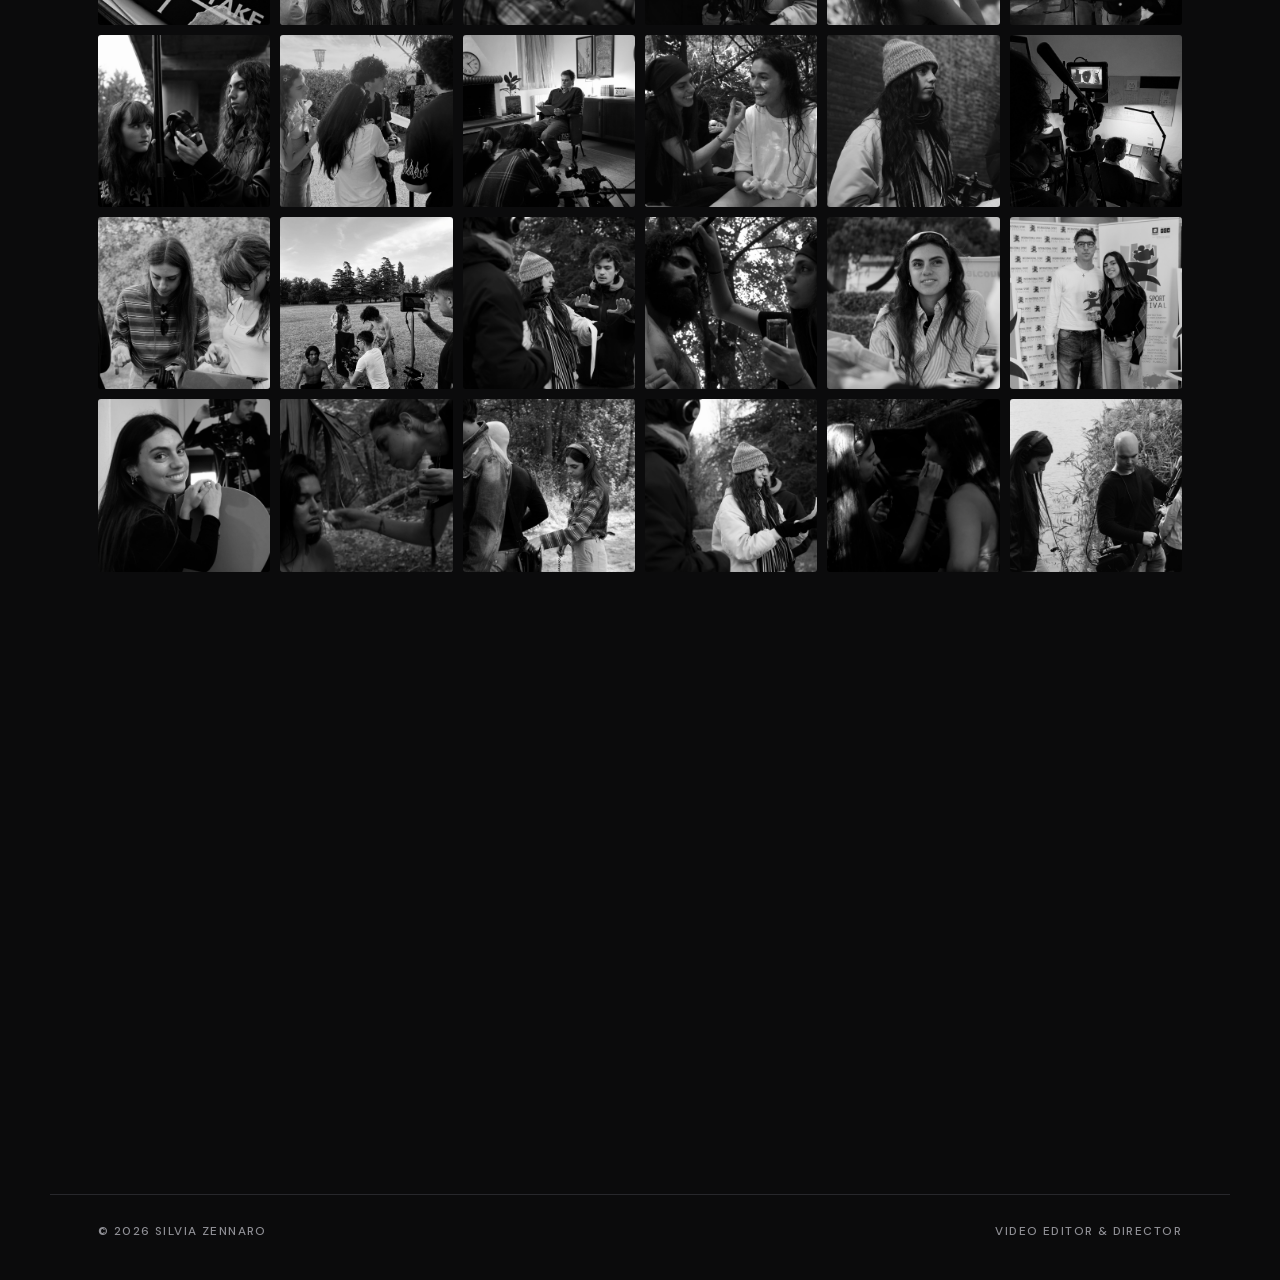
==== commit ca269bc9: "Add files via upload" ====
--- a/index.html
+++ b/index.html
@@ -7,7 +7,7 @@
   <meta name="description" content="Silvia Zennaro, Italian video editor and director based in Zurich. Fiction, documentary and commercial work. Available worldwide.">
   <meta name="theme-color" content="#0b0b0c">
   <link rel="preload" href="fonts/bebas-neue.woff2" as="font" type="font/woff2" crossorigin>
-  <link rel="stylesheet" href="style.css?v=5">
+  <link rel="stylesheet" href="style.css?v=6">
   <script>document.documentElement.classList.add('js');</script>
 </head>
 <body>
@@ -170,7 +170,7 @@
             <p class="meta">Tourism commercial · Editor</p>
           </a>
           <a class="tcard" href="social-reels.html">
-            <div class="ph"><img src="reel-cow-1.jpg" alt="Still from a social reel: scallops searing in a pan" loading="lazy"></div>
+            <div class="ph"><img src="social-reels-poster.jpg" alt="Still from a social reel: tonic being poured into a tall glass at the bar" loading="lazy"></div>
             <div class="cap"><h3>Social Reels</h3><span class="yr">2025</span></div>
             <p class="meta">13 vertical videos · Editor</p>
           </a>
--- a/style.css
+++ b/style.css
@@ -404,3 +404,13 @@
 .reels video { display: block; width: 100%; aspect-ratio: 9 / 16; object-fit: cover; border-radius: 3px; background: #121214; }
 .reels h4 { margin: 12px 0 4px; color: var(--text); font: 400 1.35rem/1 var(--display); letter-spacing: .03em; text-transform: uppercase; }
 .reels figcaption p { margin: 0; font: 500 .7rem/1.4 var(--sans); letter-spacing: .12em; text-transform: uppercase; color: var(--muted); }
+
+/* opening: smaller name, soft cream light and film grain */
+.hero::before {
+  background:
+    radial-gradient(48% 55% at 30% 28%, rgba(239,226,200,.20), transparent 70%),
+    radial-gradient(42% 48% at 74% 72%, rgba(239,226,200,.12), transparent 70%),
+    radial-gradient(75% 65% at 50% 50%, rgba(239,234,224,.06), transparent 75%);
+}
+.hero::after { content: ""; position: absolute; inset: 0; z-index: -1; pointer-events: none; opacity: .14; mix-blend-mode: screen; background: url("data:image/svg+xml,%3Csvg xmlns='http://www.w3.org/2000/svg' width='220' height='220'%3E%3Cfilter id='n'%3E%3CfeTurbulence type='fractalNoise' baseFrequency='.85' numOctaves='3' stitchTiles='stitch'/%3E%3CfeColorMatrix type='saturate' values='0'/%3E%3C/filter%3E%3Crect width='100%25' height='100%25' filter='url(%23n)'/%3E%3C/svg%3E"); }
+.hero h2 { font-size: clamp(3.4rem, 9vw, 8.5rem); line-height: .9; letter-spacing: .03em; }
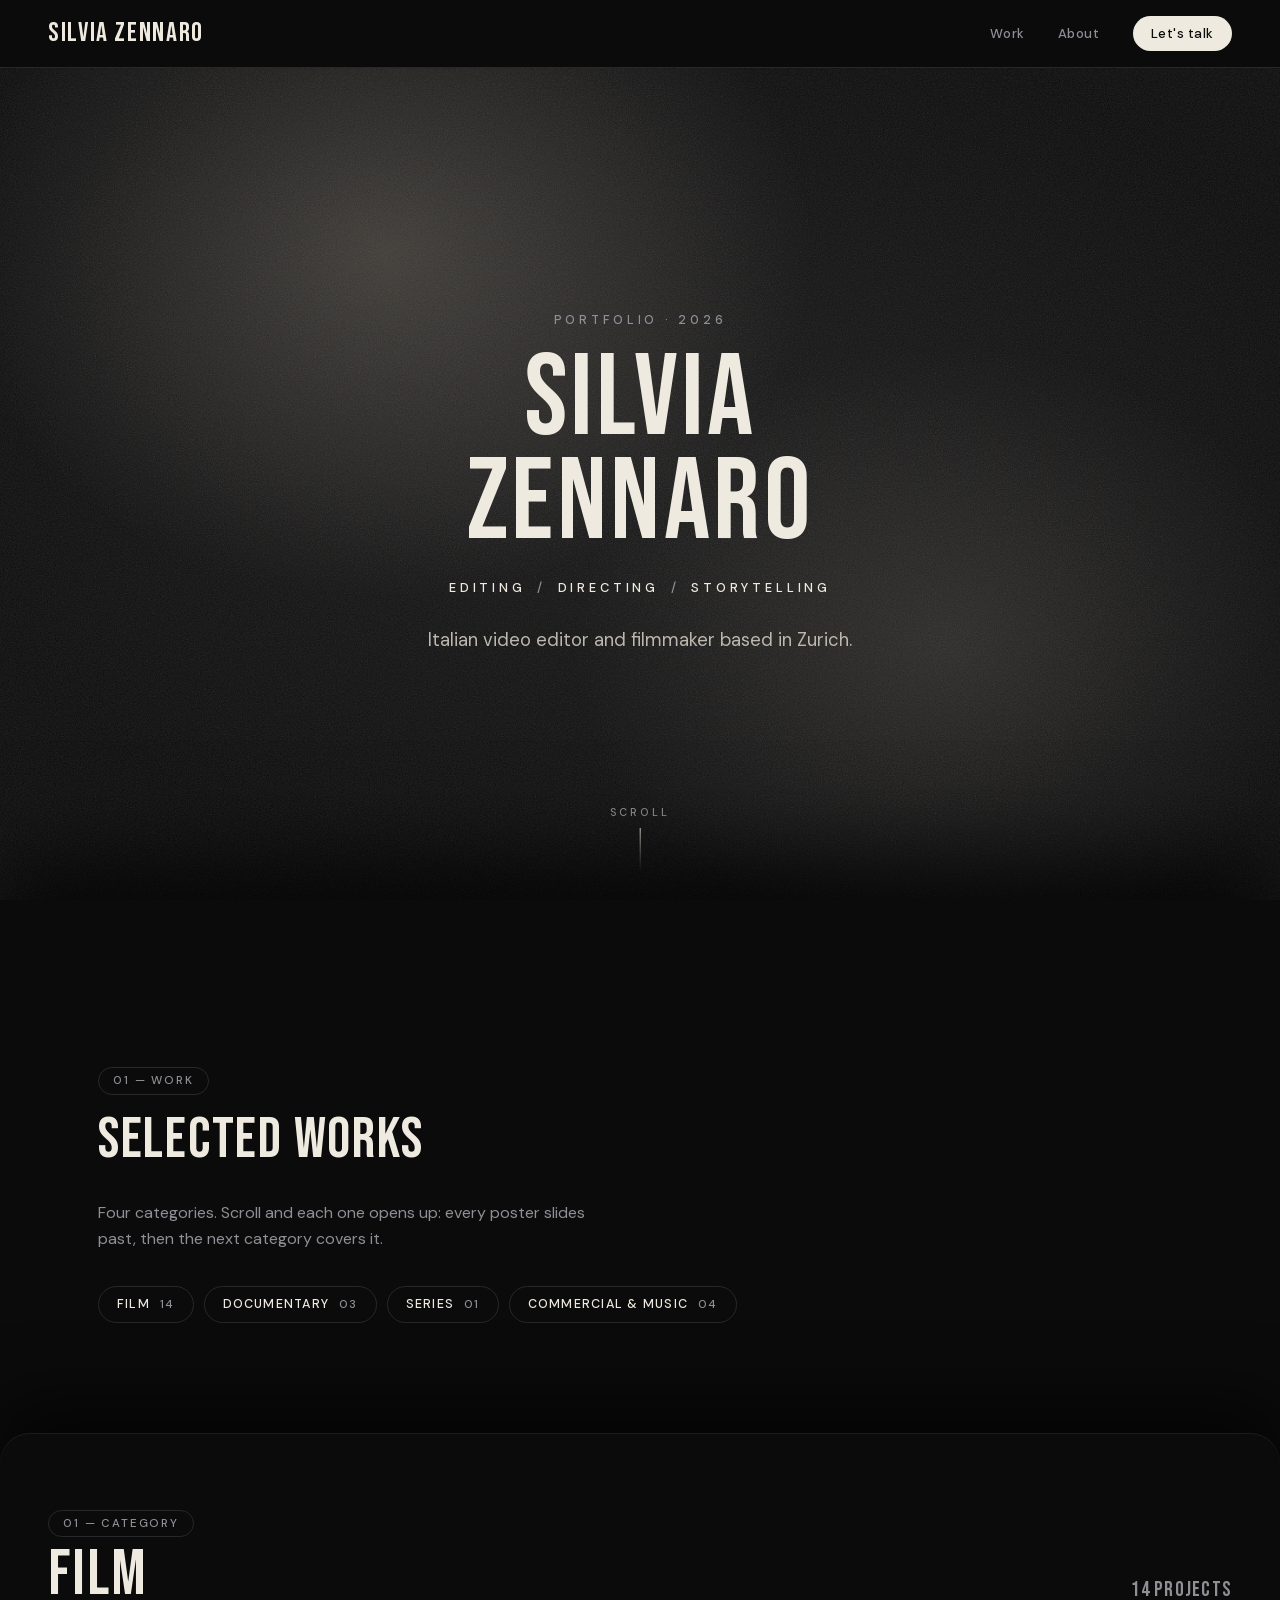
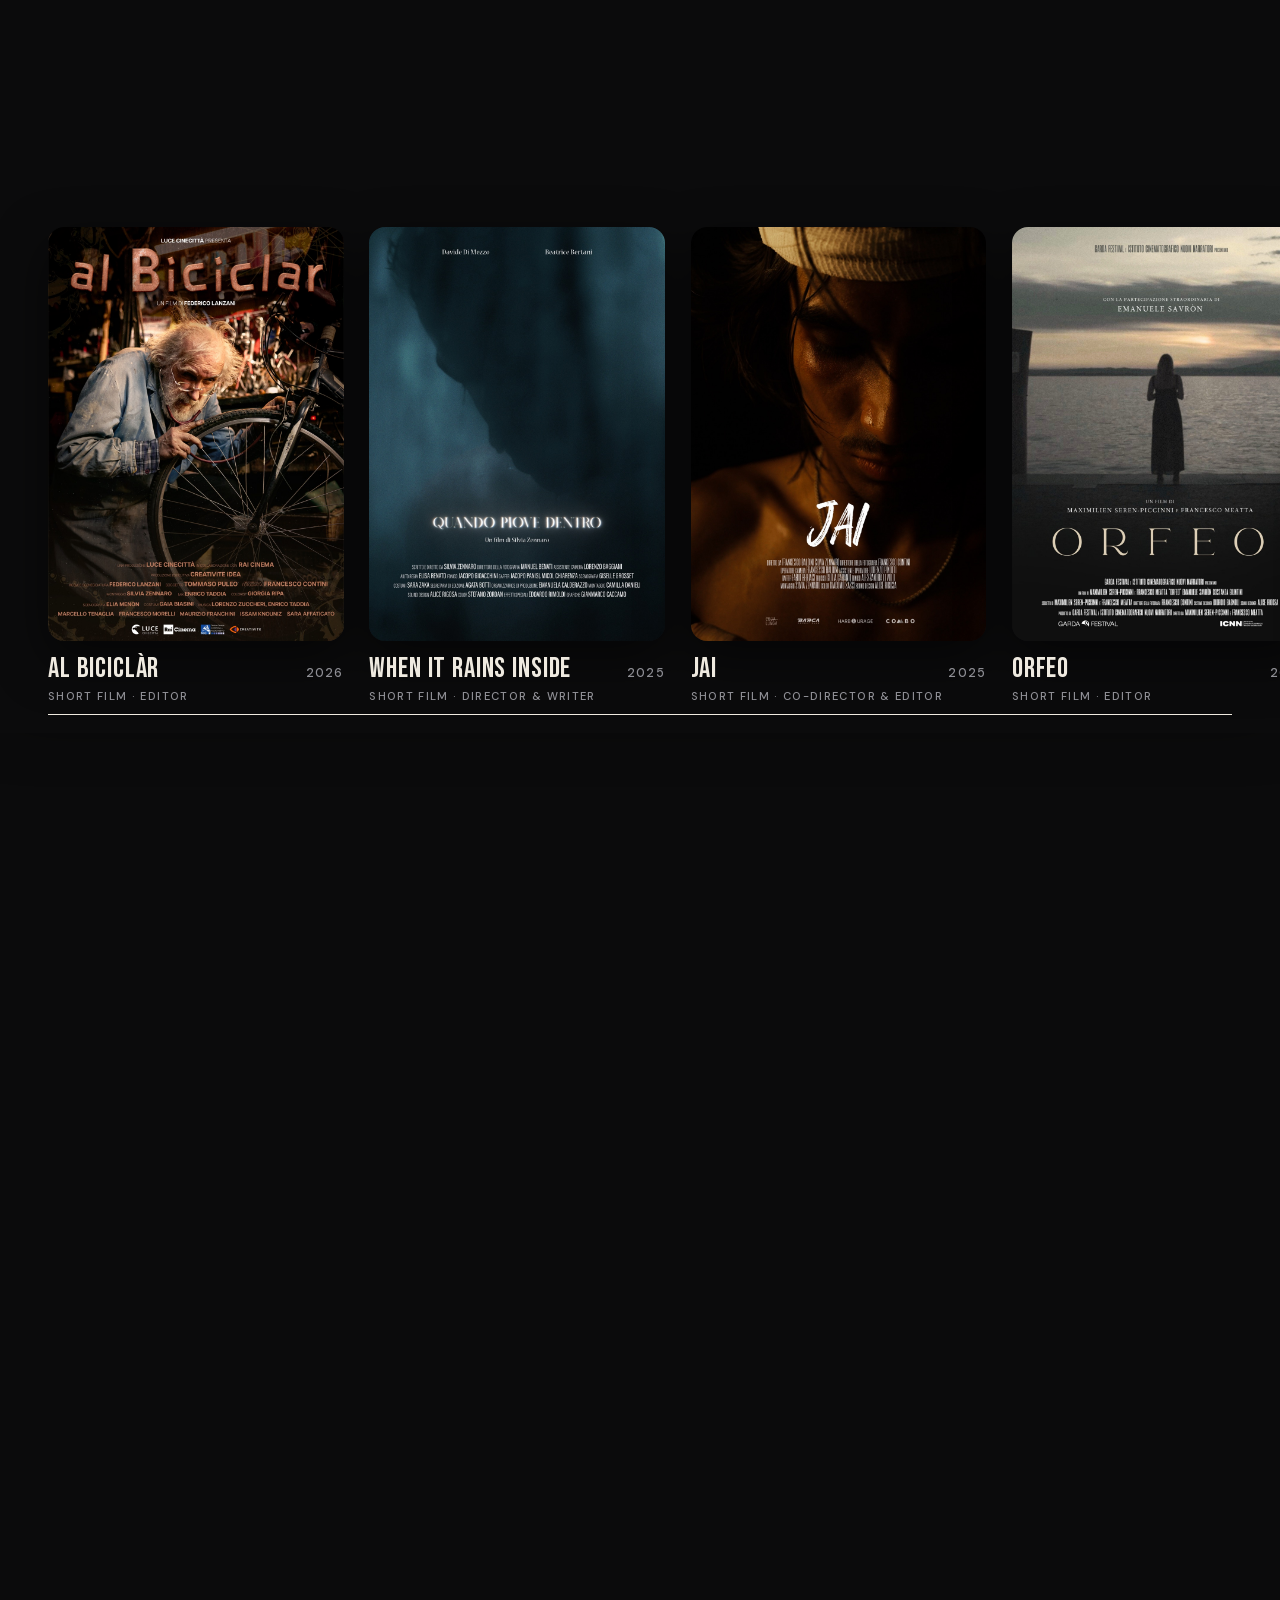
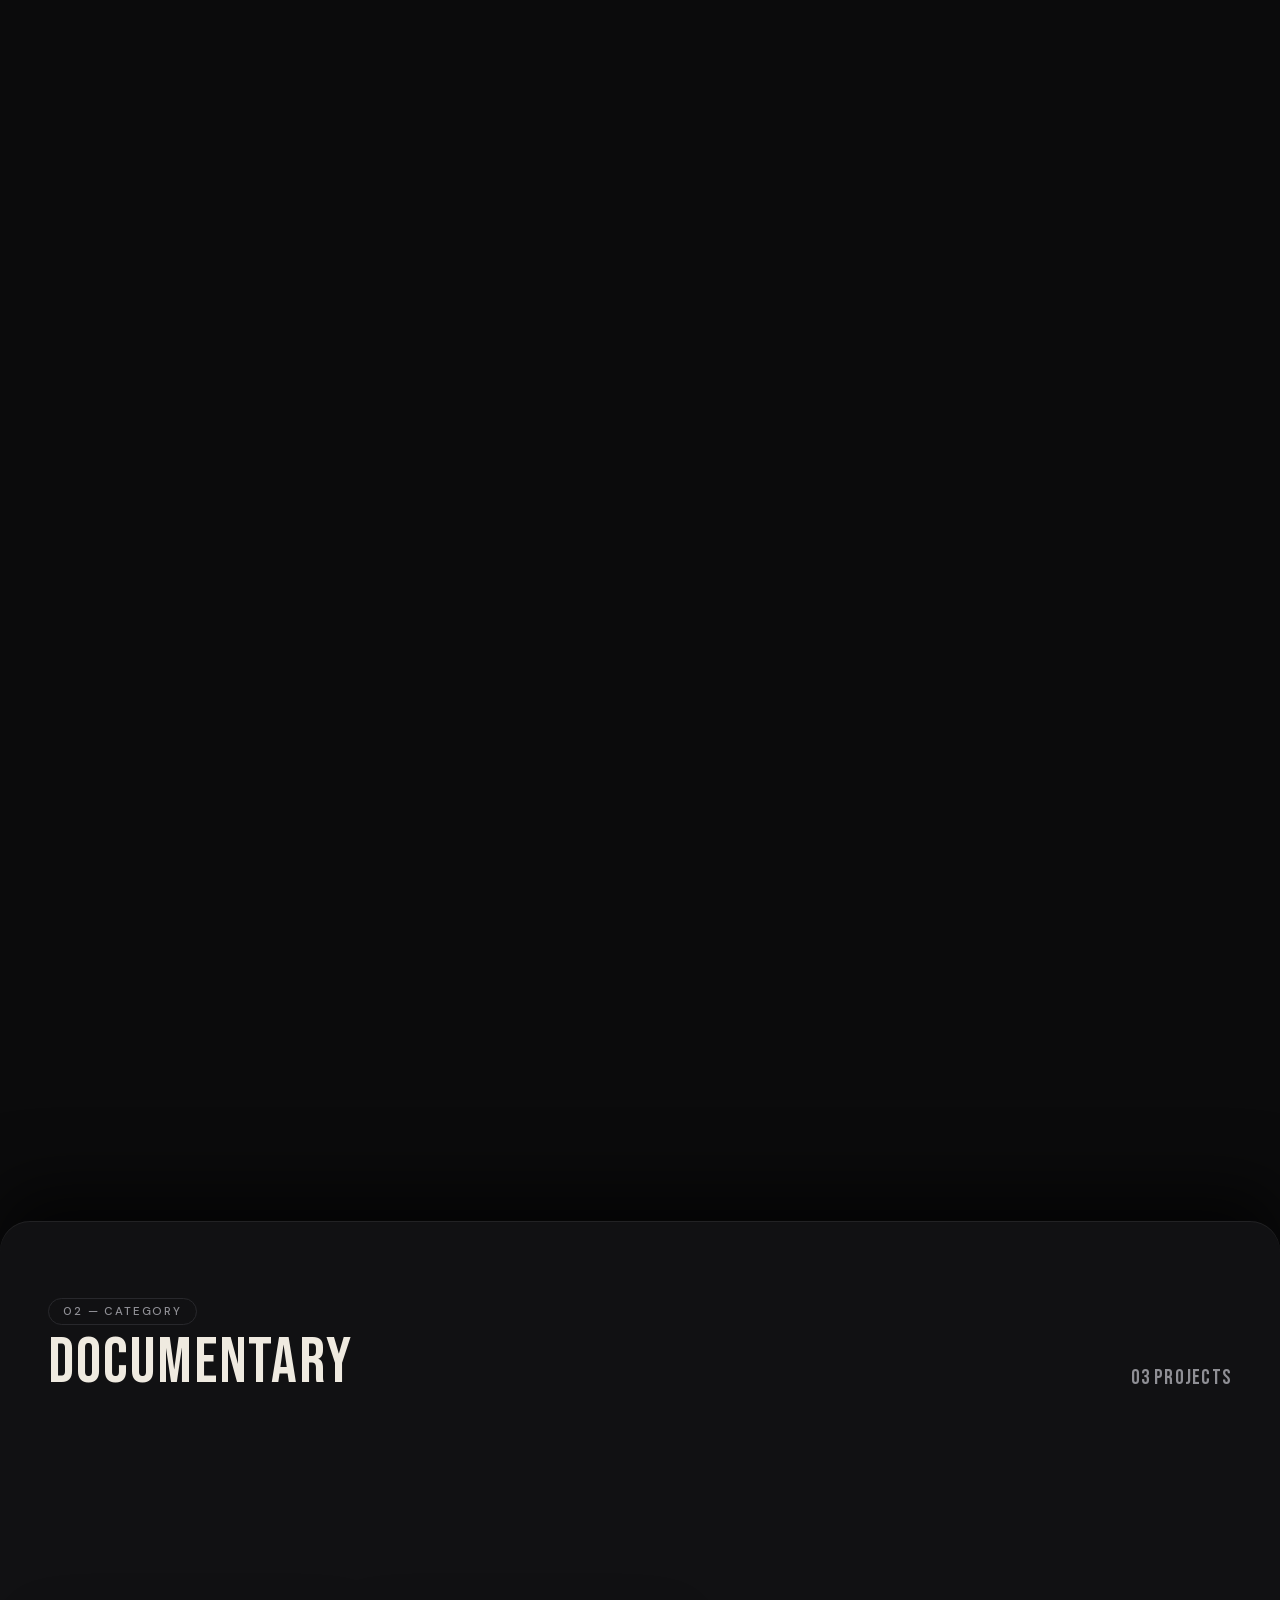
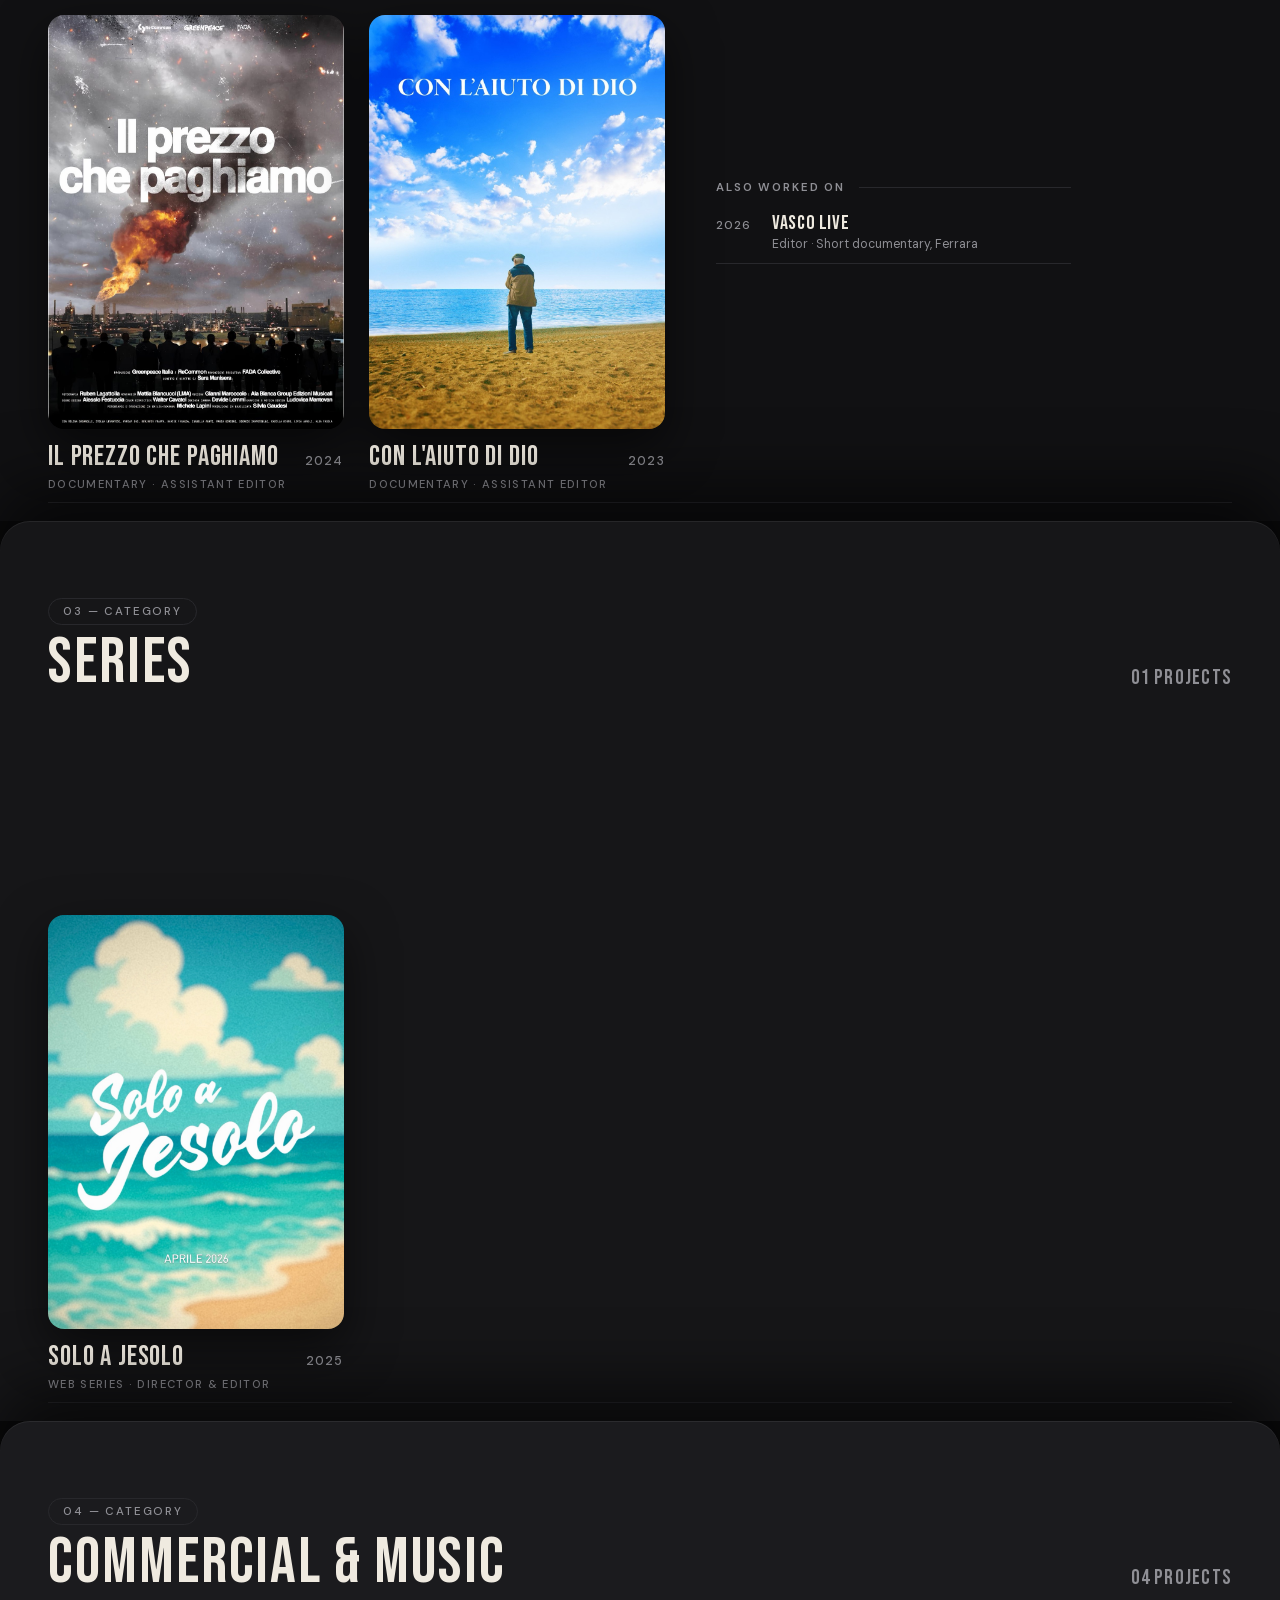
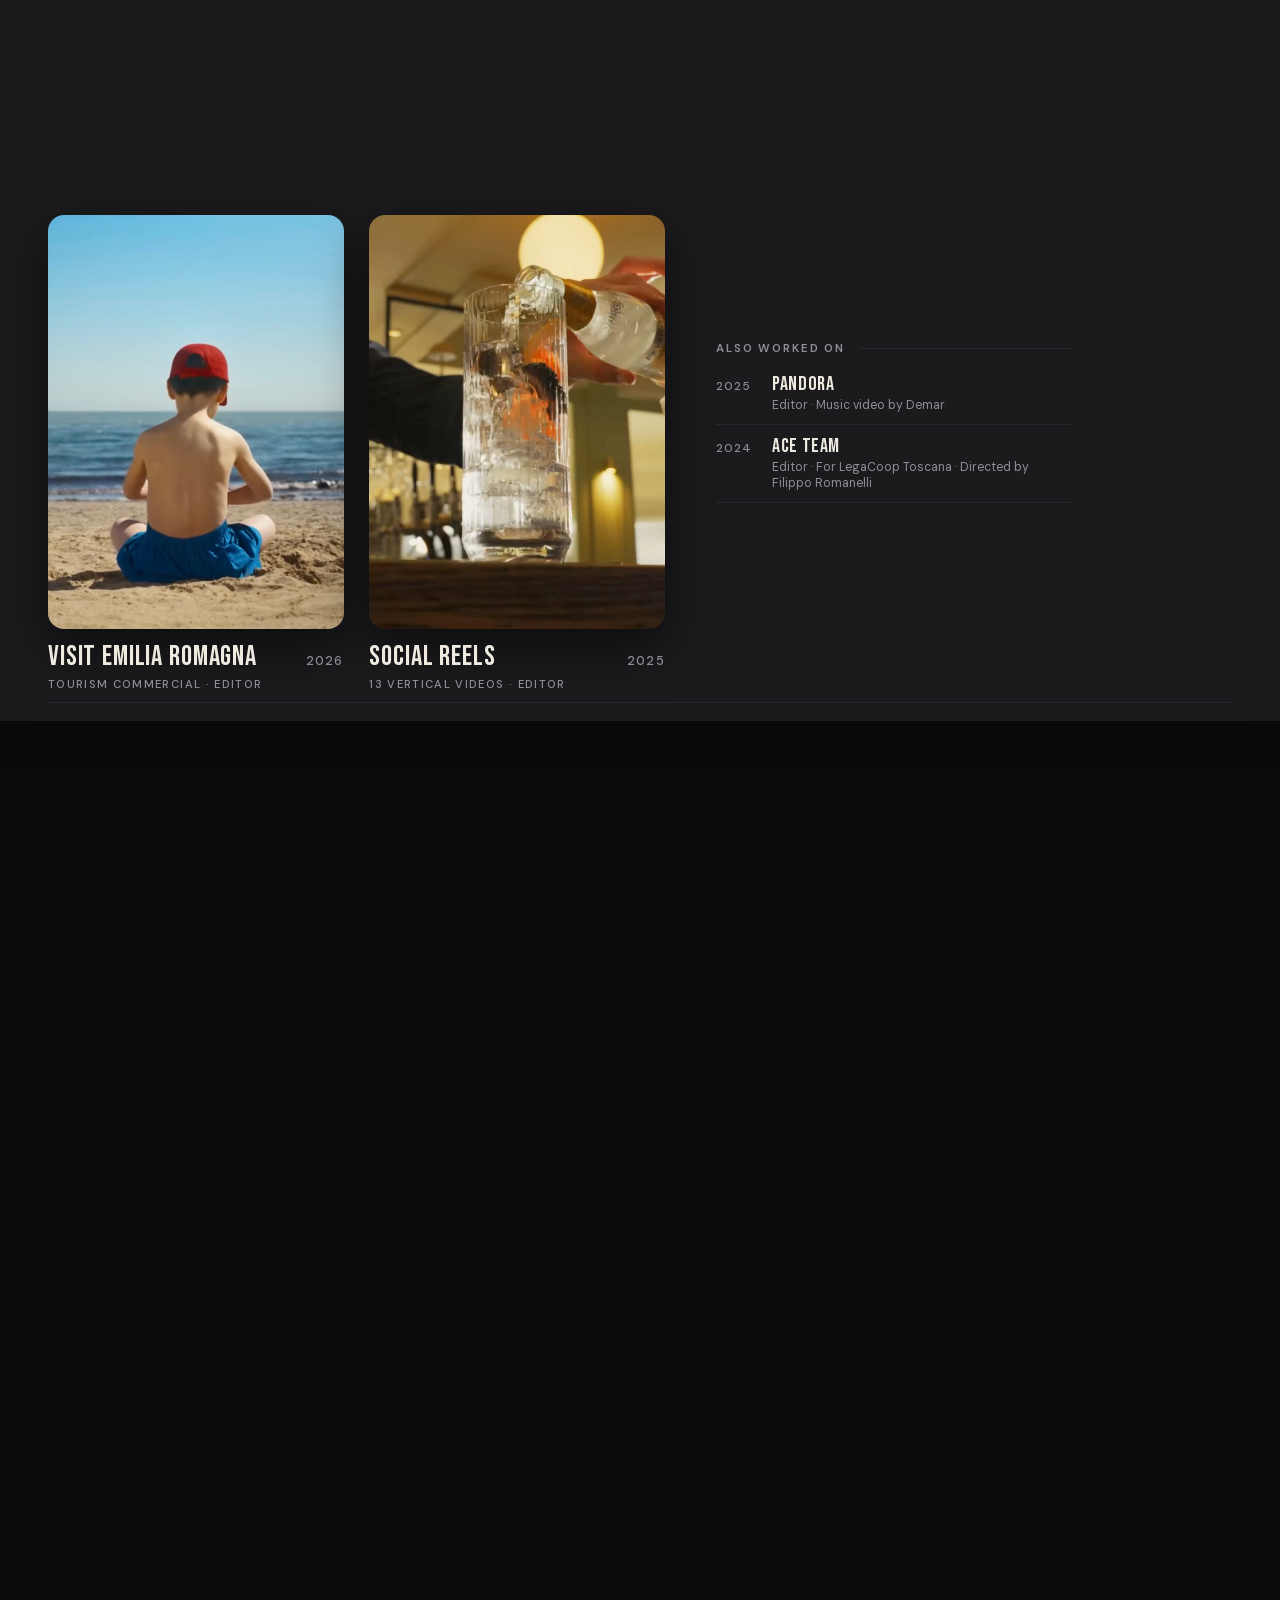
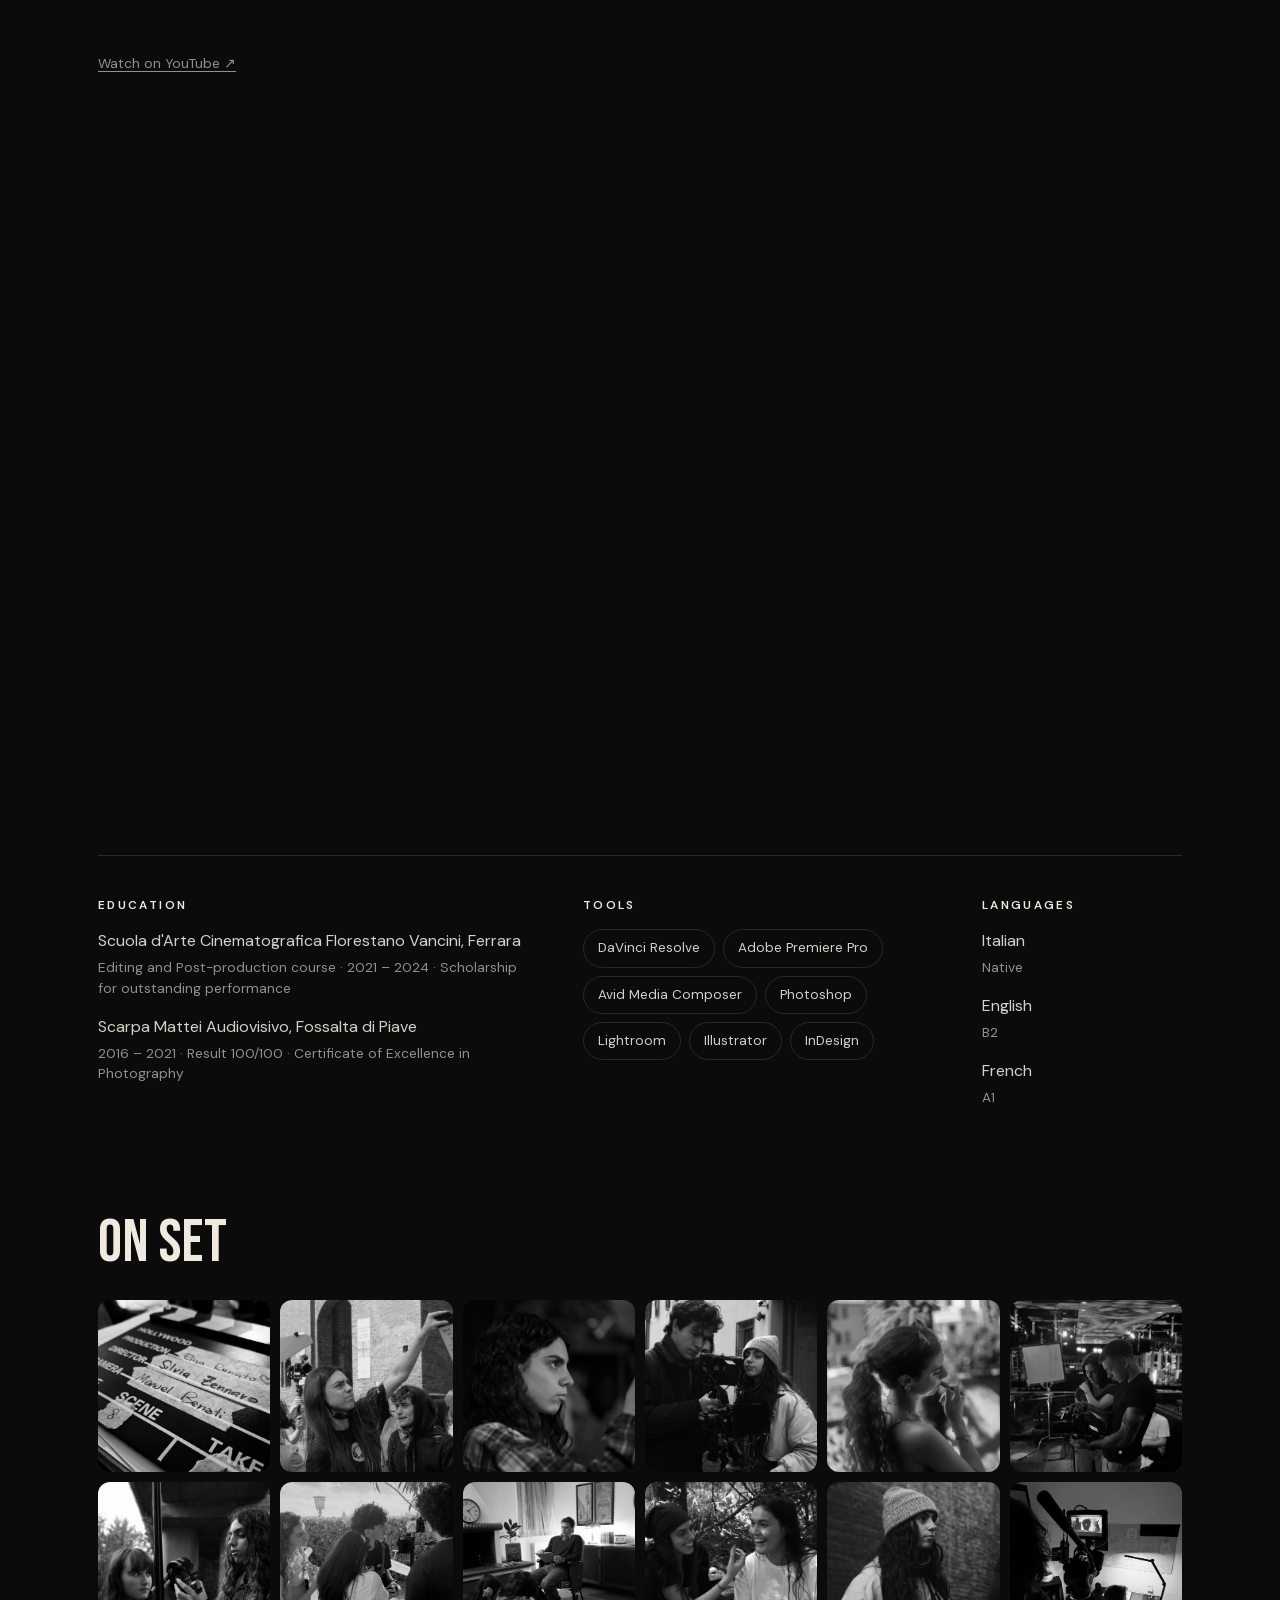
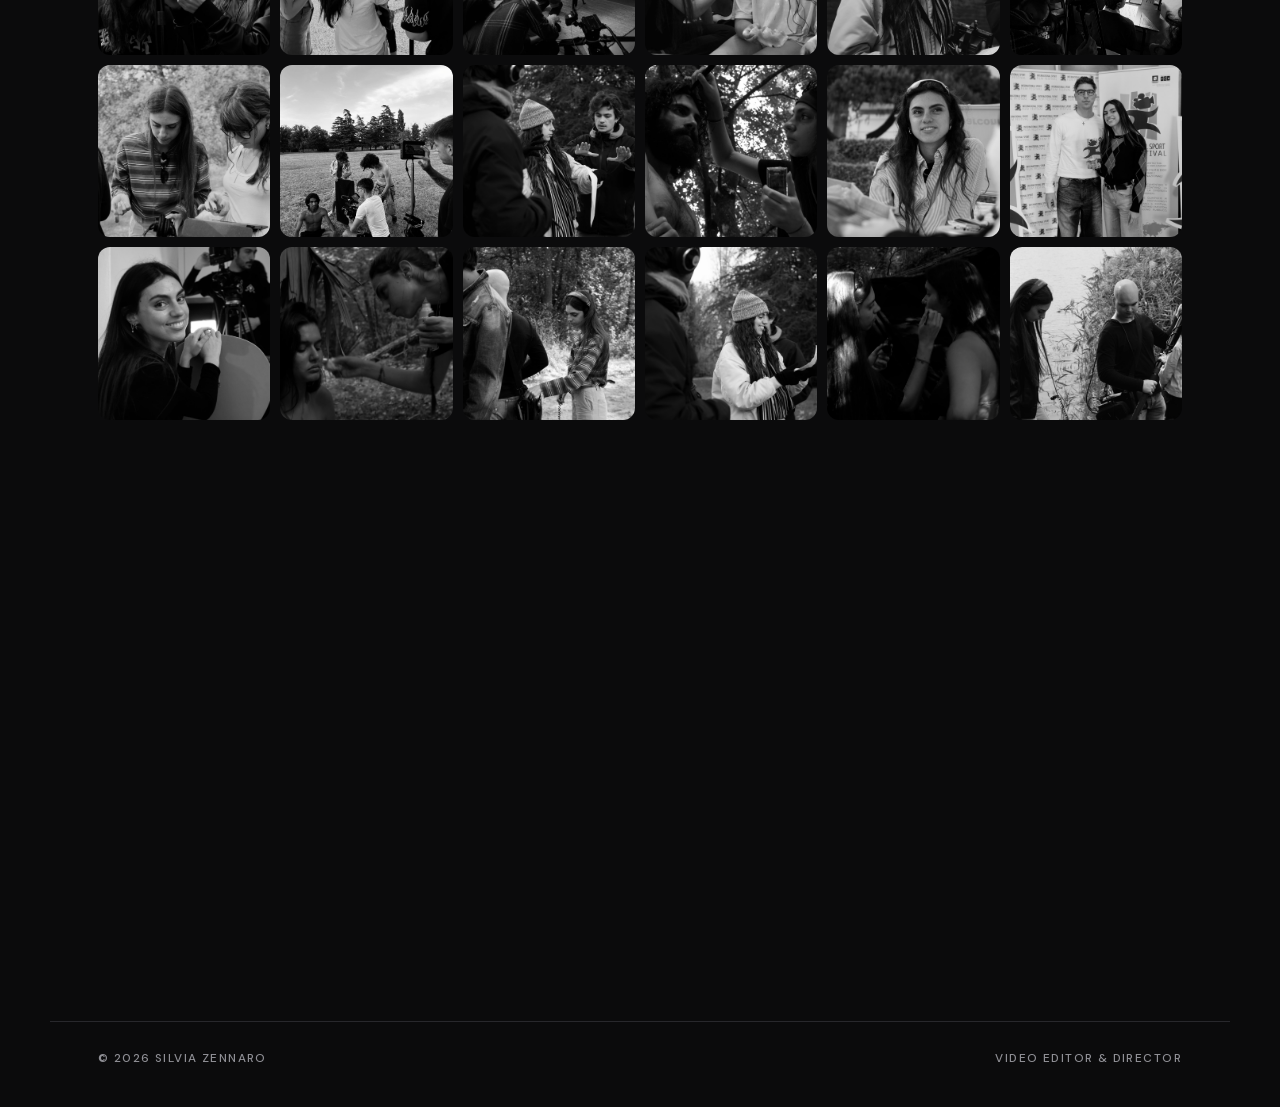
==== commit eec14139: "Add files via upload" ====
--- a/index.html
+++ b/index.html
@@ -7,7 +7,7 @@
   <meta name="description" content="Silvia Zennaro, Italian video editor and director based in Zurich. Fiction, documentary and commercial work. Available worldwide.">
   <meta name="theme-color" content="#0b0b0c">
   <link rel="preload" href="fonts/bebas-neue.woff2" as="font" type="font/woff2" crossorigin>
-  <link rel="stylesheet" href="style.css?v=6">
+  <link rel="stylesheet" href="style.css?v=8">
   <script>document.documentElement.classList.add('js');</script>
 </head>
 <body>
--- a/style.css
+++ b/style.css
@@ -397,13 +397,21 @@
 .reels-head { margin-top: 28px; }
 .reels-head h3 { margin: 0 0 12px; font: 400 clamp(3rem, 9vw, 6.5rem)/.9 var(--display); text-transform: uppercase; }
 .reels-head p { margin: 0; color: var(--muted); }
-.reels { display: grid; grid-template-columns: repeat(2, minmax(0, 1fr)); gap: 28px 12px; margin: 36px 0 70px; }
-@media (min-width: 700px) { .reels { grid-template-columns: repeat(3, minmax(0, 1fr)); gap: 36px 20px; } }
-@media (min-width: 1000px) { .reels { grid-template-columns: repeat(4, minmax(0, 1fr)); } }
-.reels figure { margin: 0; }
-.reels video { display: block; width: 100%; aspect-ratio: 9 / 16; object-fit: cover; border-radius: 3px; background: #121214; }
-.reels h4 { margin: 12px 0 4px; color: var(--text); font: 400 1.35rem/1 var(--display); letter-spacing: .03em; text-transform: uppercase; }
-.reels figcaption p { margin: 0; font: 500 .7rem/1.4 var(--sans); letter-spacing: .12em; text-transform: uppercase; color: var(--muted); }
+.reels { display: flex; flex-wrap: wrap; justify-content: center; gap: 10px; margin: 40px 0 80px; }
+.reel-item { position: relative; flex: 0 0 calc((100% - 20px) / 3); display: block; overflow: hidden; border-radius: 4px; color: var(--text); background: #121214; transition: transform .25s ease, opacity .25s ease, box-shadow .25s ease; }
+@media (min-width: 640px) { .reel-item { flex-basis: calc((100% - 30px) / 4); } }
+@media (min-width: 1000px) { .reel-item { flex-basis: calc((100% - 60px) / 7); } }
+.reel-item img { display: block; width: 100%; height: auto; aspect-ratio: 9 / 16; object-fit: cover; }
+.reel-item span { position: absolute; inset: auto 0 0 0; padding: 32px 9px 9px; background: linear-gradient(transparent, rgba(0,0,0,.85)); font: 500 .6rem/1.4 var(--sans); letter-spacing: .1em; text-transform: uppercase; color: #cfc9bd; opacity: 0; transition: opacity .25s ease; }
+.reel-item b { display: block; margin-bottom: 2px; font: 400 1rem/1 var(--display); letter-spacing: .04em; color: var(--text); }
+.reel-item:focus-visible { outline: 2px solid var(--text); outline-offset: 2px; }
+.reel-item:focus-visible span { opacity: 1; }
+@media (hover: hover) {
+  .reel-item:hover { z-index: 2; transform: scale(1.14); box-shadow: 0 14px 40px rgba(0,0,0,.75); }
+  .reel-item:hover span { opacity: 1; }
+  .reels:has(.reel-item:hover) .reel-item:not(:hover) { opacity: .4; }
+}
+#lightbox video { display: block; width: auto; height: 70vh; max-width: calc(100vw - 58px); aspect-ratio: 9 / 16; background: #000; border-radius: 4px; }
 
 /* opening: smaller name, soft cream light and film grain */
 .hero::before {
@@ -414,3 +422,19 @@
 }
 .hero::after { content: ""; position: absolute; inset: 0; z-index: -1; pointer-events: none; opacity: .14; mix-blend-mode: screen; background: url("data:image/svg+xml,%3Csvg xmlns='http://www.w3.org/2000/svg' width='220' height='220'%3E%3Cfilter id='n'%3E%3CfeTurbulence type='fractalNoise' baseFrequency='.85' numOctaves='3' stitchTiles='stitch'/%3E%3CfeColorMatrix type='saturate' values='0'/%3E%3C/filter%3E%3Crect width='100%25' height='100%25' filter='url(%23n)'/%3E%3C/svg%3E"); }
 .hero h2 { font-size: clamp(3.4rem, 9vw, 8.5rem); line-height: .9; letter-spacing: .03em; }
+
+/* quieter, elegant titles and softer corners */
+.sec > h2, .flow .head-wrap > h2 { font-size: clamp(2.2rem, 4.5vw, 3.6rem); line-height: .95; letter-spacing: .03em; }
+.cat-top h2, #cat-comm .cat-top h2 { font-size: clamp(2.4rem, 5vw, 4.2rem); line-height: .95; letter-spacing: .03em; }
+.cat-top .count { font-size: clamp(1rem, 1.6vw, 1.3rem); }
+.project h3, .reels-head h3 { font-size: clamp(2.2rem, 4.5vw, 3.6rem); line-height: .95; letter-spacing: .03em; }
+.sub-head h3 { font-size: clamp(1.8rem, 3.5vw, 2.6rem); }
+.contact .contact-box .big { font-size: clamp(2.2rem, 4vw, 3rem); }
+.bio-text .big { font-size: clamp(1.7rem, 2.6vw, 2.3rem); }
+.tcard .ph, .card .ph, .poster img, .portrait img, .reel-item { border-radius: 16px; }
+.video, .reel, .gallery img { border-radius: 16px; }
+.reel { overflow: hidden; }
+.set-grid img, .tcard.np { border-radius: 12px; }
+.contact-box { border-radius: 24px; }
+#lightbox .lb-box { border-radius: 22px; }
+#lightbox img, #lightbox video { border-radius: 14px; }
